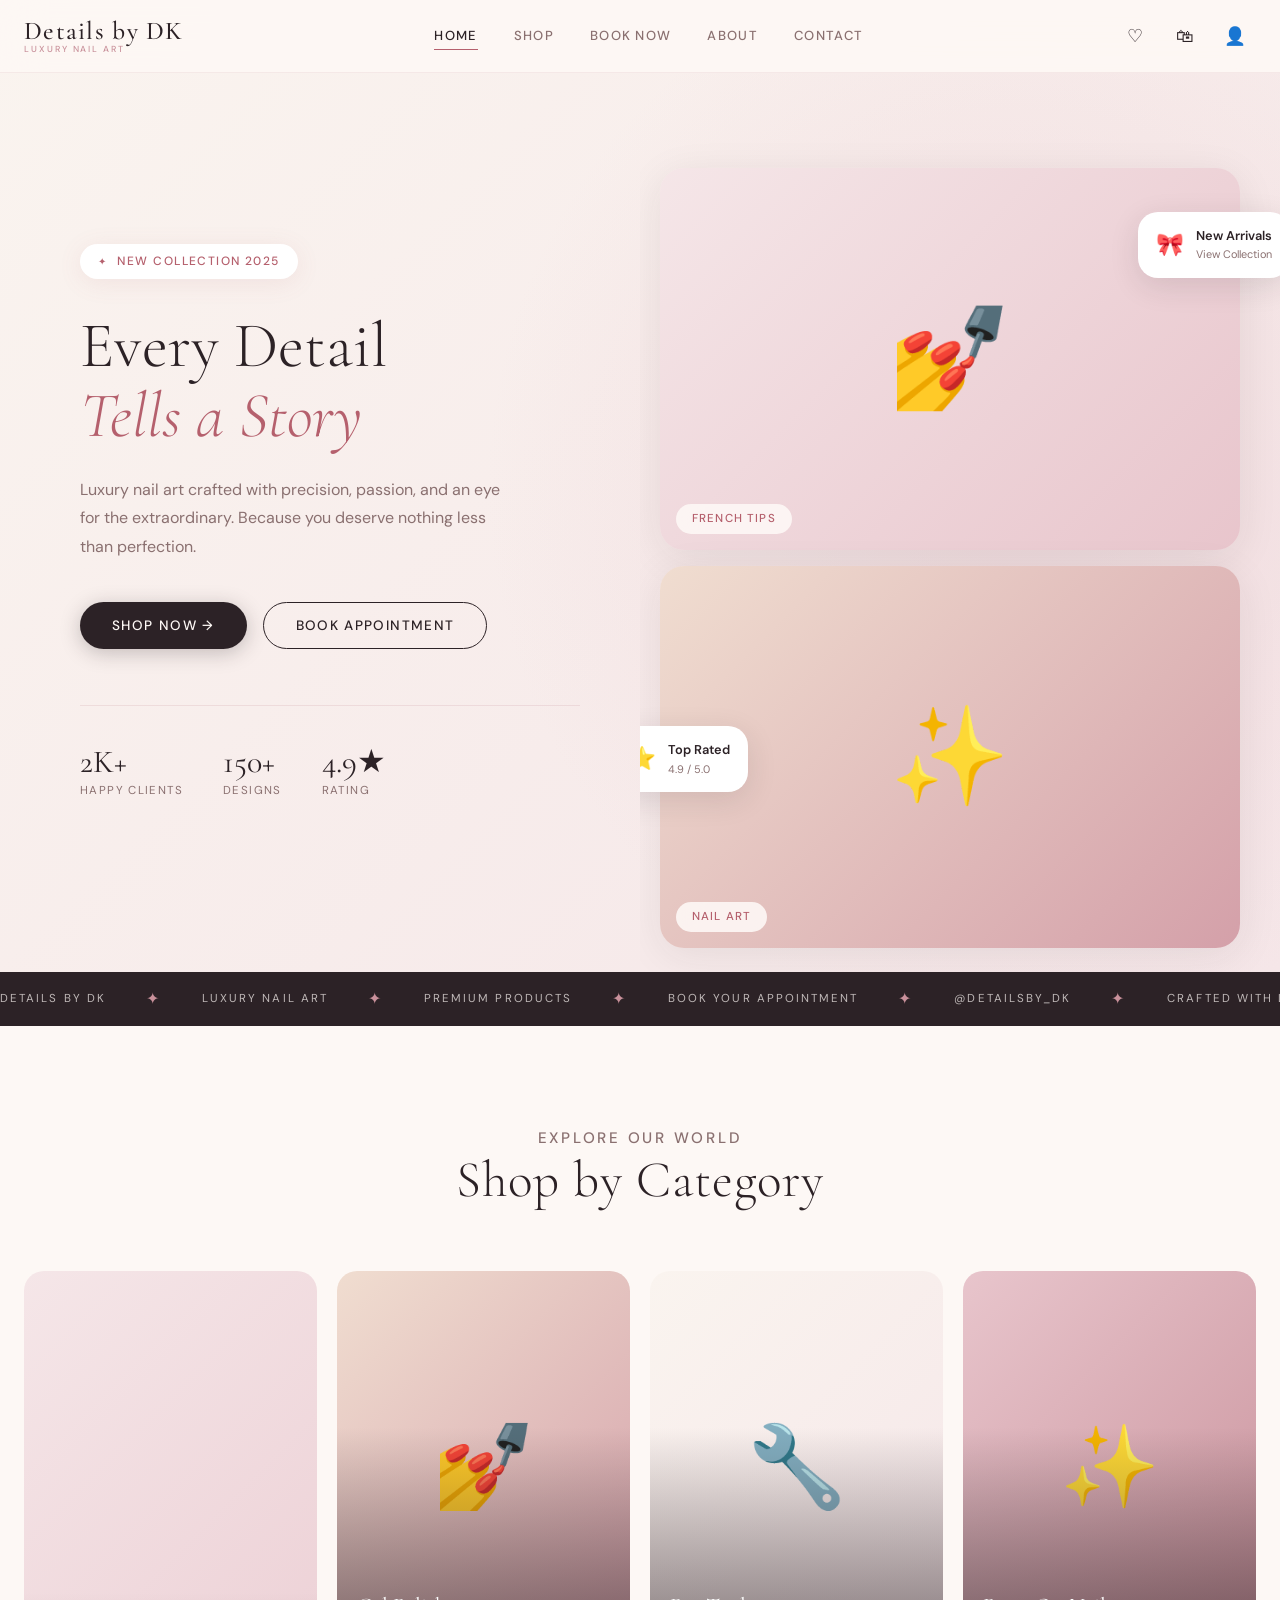
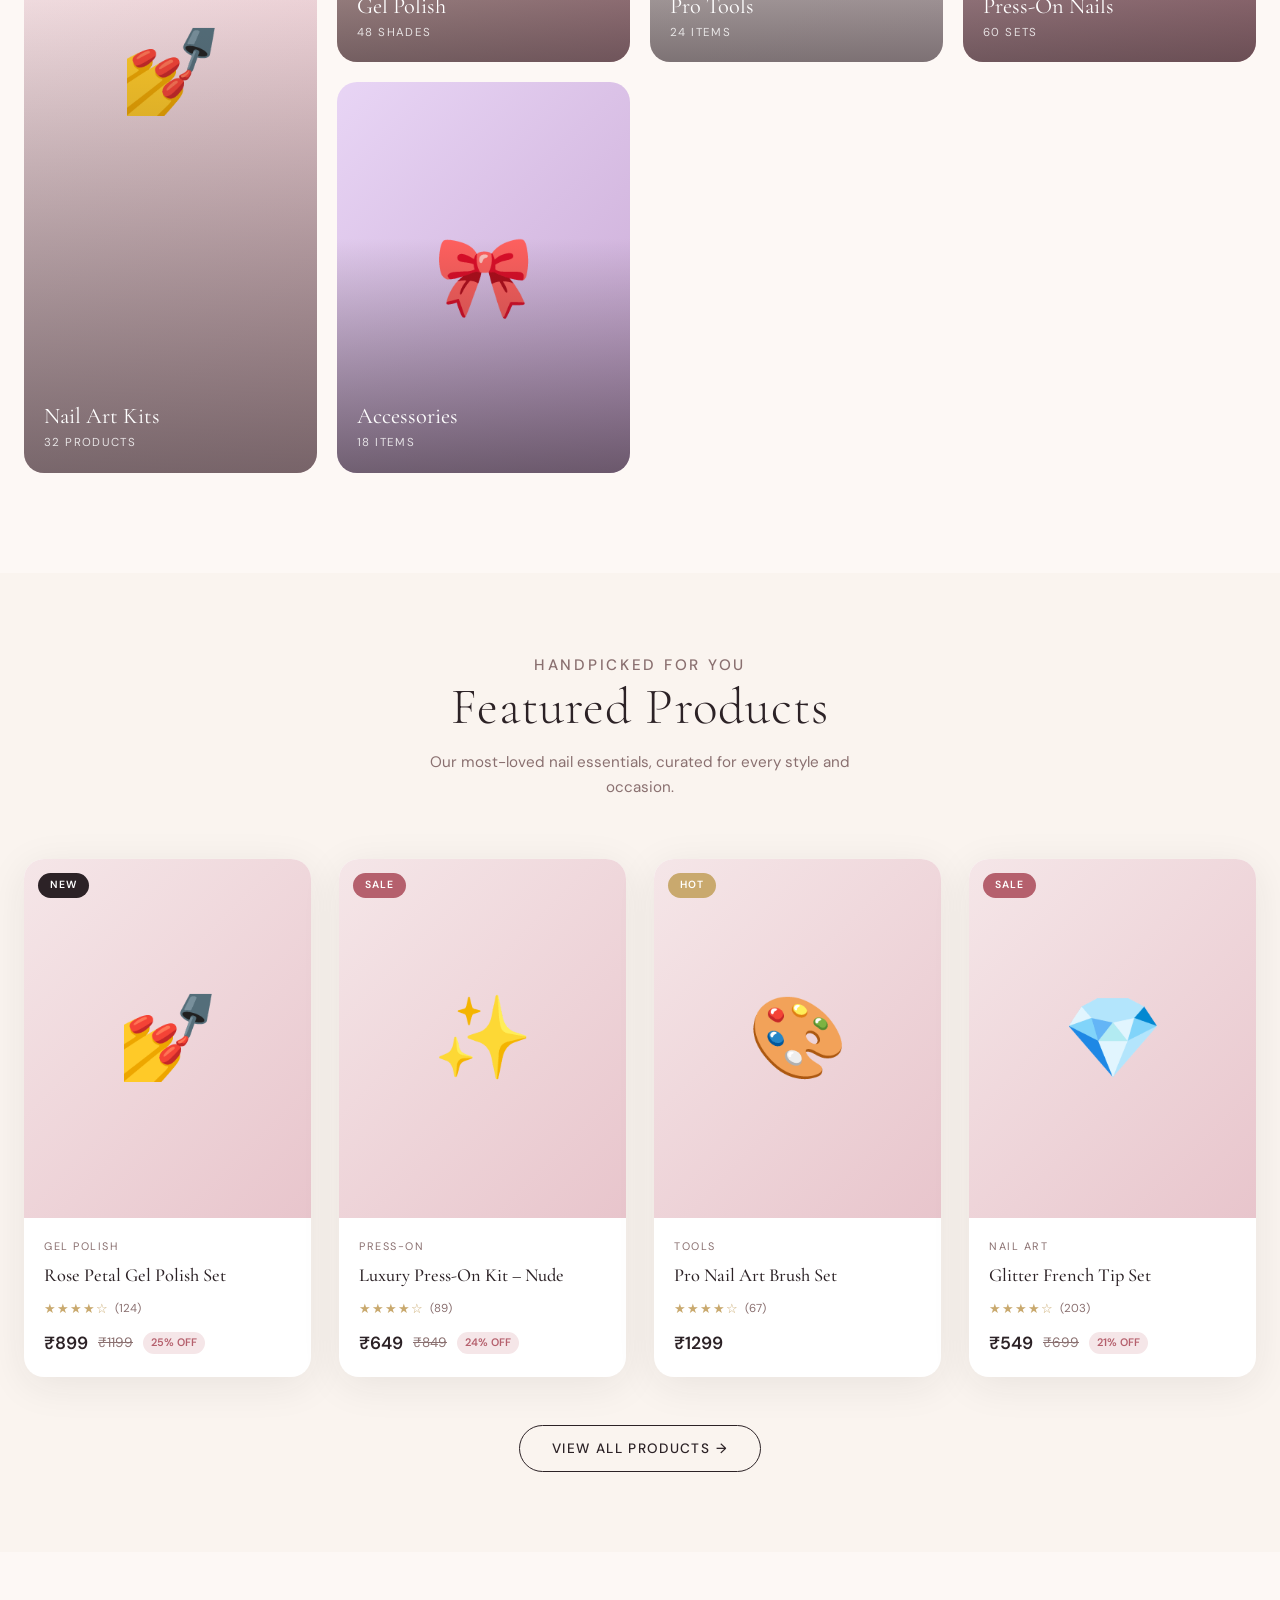
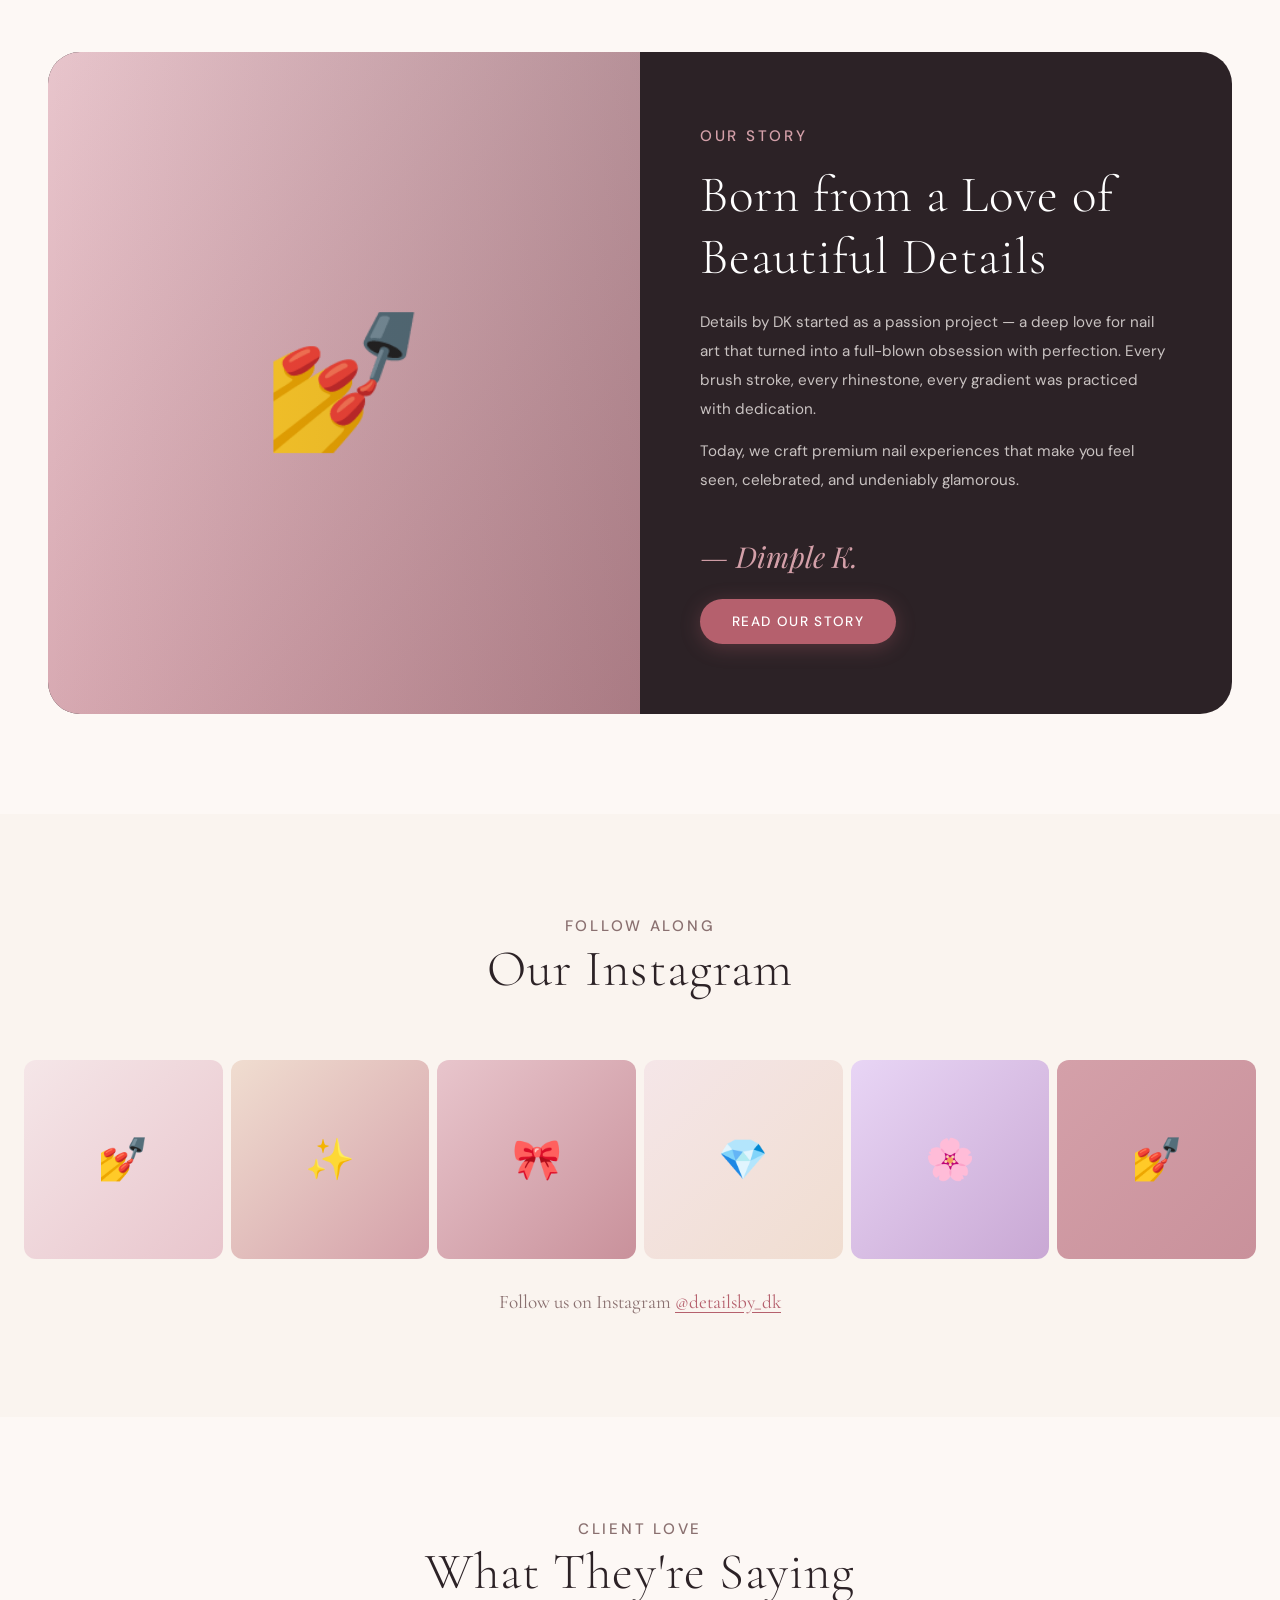
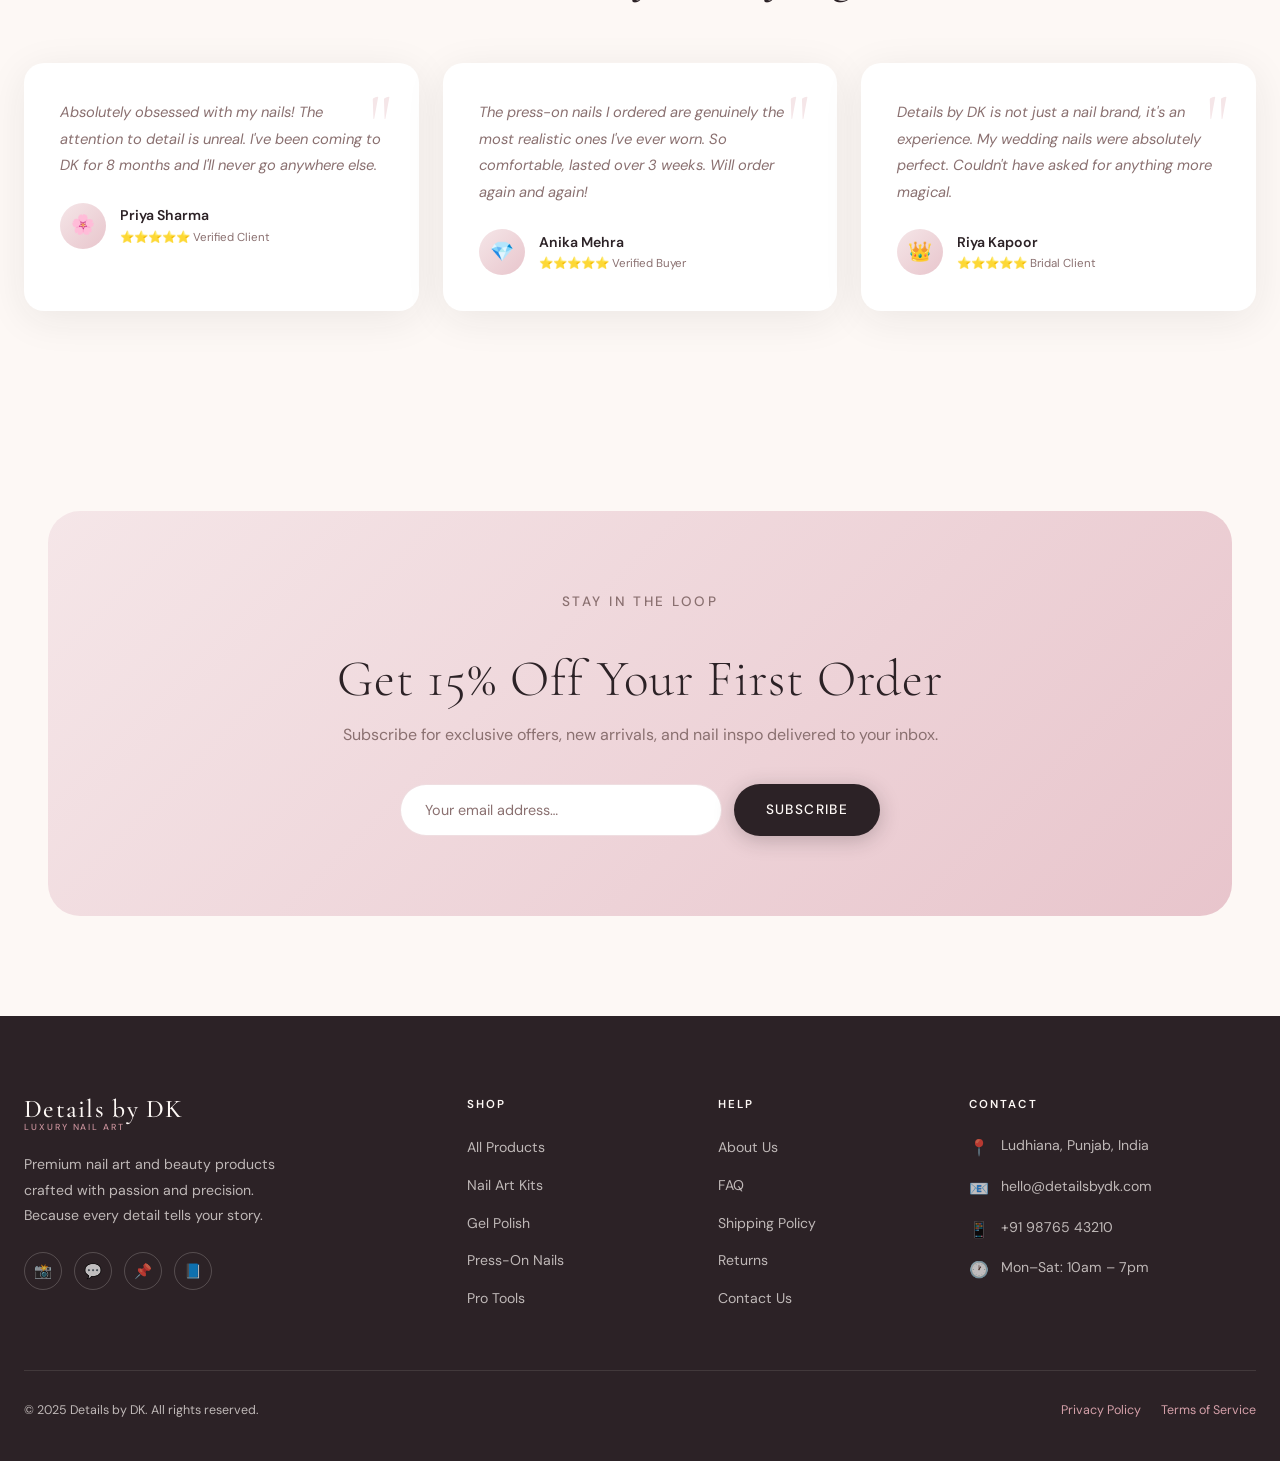
==== index.html @ 6faee023 "Add files via upload" ====
<!DOCTYPE html>
<html lang="en">
<head>
<meta charset="UTF-8">
<meta name="viewport" content="width=device-width, initial-scale=1.0">
<meta name="description" content="Details by DK – Premium nail art & beauty services. Shop luxury nail products and book your next appointment.">
<title>Details by DK | Luxury Nail Art & Beauty</title>
<link rel="preconnect" href="https://fonts.googleapis.com">
<link rel="preconnect" href="https://fonts.gstatic.com" crossorigin>
<link href="https://fonts.googleapis.com/css2?family=Cormorant+Garamond:ital,wght@0,300;0,400;0,500;0,600;1,300;1,400&family=DM+Sans:wght@300;400;500&family=Playfair+Display:ital,wght@0,400;1,400&display=swap" rel="stylesheet">
<style>
/* ============================
   CSS VARIABLES & RESET
   ============================ */
:root {
  --blush: #f5e6e8;
  --rose: #e8c5cc;
  --mauve: #c9919b;
  --dusty-pink: #d4a0a9;
  --nude: #f0ddd0;
  --warm-white: #fdf8f5;
  --cream: #faf4ef;
  --charcoal: #2c2226;
  --muted: #8a7070;
  --accent: #b5606d;
  --gold: #c9a96e;
  --soft-shadow: 0 4px 24px rgba(181,96,109,0.10);
  --card-shadow: 0 8px 40px rgba(44,34,38,0.08);
  --font-display: 'Cormorant Garamond', serif;
  --font-accent: 'Playfair Display', serif;
  --font-body: 'DM Sans', sans-serif;
  --radius: 20px;
  --radius-sm: 12px;
  --transition: 0.35s cubic-bezier(0.4, 0, 0.2, 1);
}

*, *::before, *::after { box-sizing: border-box; margin: 0; padding: 0; }
html { scroll-behavior: smooth; font-size: 16px; }
body {
  font-family: var(--font-body);
  background: var(--warm-white);
  color: var(--charcoal);
  overflow-x: hidden;
  line-height: 1.6;
}
img { max-width: 100%; display: block; }
a { text-decoration: none; color: inherit; }
button { cursor: pointer; font-family: var(--font-body); border: none; outline: none; }
ul { list-style: none; }

/* ============================
   UTILITIES
   ============================ */
.container { max-width: 1280px; margin: 0 auto; padding: 0 24px; }
.section-title {
  font-family: var(--font-display);
  font-size: clamp(2rem, 4vw, 3.2rem);
  font-weight: 300;
  letter-spacing: 0.02em;
  color: var(--charcoal);
  line-height: 1.2;
}
.section-subtitle {
  font-size: 0.85rem;
  letter-spacing: 0.18em;
  text-transform: uppercase;
  color: var(--mauve);
  font-weight: 500;
  margin-bottom: 12px;
}
.btn {
  display: inline-flex; align-items: center; gap: 8px;
  padding: 14px 32px;
  border-radius: 50px;
  font-size: 0.85rem;
  font-weight: 500;
  letter-spacing: 0.1em;
  text-transform: uppercase;
  transition: var(--transition);
  position: relative; overflow: hidden;
}
.btn-primary {
  background: var(--charcoal);
  color: var(--warm-white);
  box-shadow: 0 4px 20px rgba(44,34,38,0.25);
}
.btn-primary:hover { background: var(--accent); transform: translateY(-2px); box-shadow: 0 8px 30px rgba(181,96,109,0.35); }
.btn-outline {
  background: transparent;
  color: var(--charcoal);
  border: 1.5px solid var(--charcoal);
}
.btn-outline:hover { background: var(--charcoal); color: var(--warm-white); transform: translateY(-2px); }
.btn-rose {
  background: var(--accent);
  color: white;
  box-shadow: 0 4px 20px rgba(181,96,109,0.30);
}
.btn-rose:hover { background: var(--mauve); transform: translateY(-2px); }

/* PAGE SYSTEM */
.page { display: none; }
.page.active { display: block; }

/* ============================
   TOAST NOTIFICATION
   ============================ */
#toast-container {
  position: fixed; bottom: 30px; right: 30px;
  z-index: 9999; display: flex; flex-direction: column; gap: 10px;
}
.toast {
  background: var(--charcoal); color: white;
  padding: 14px 22px; border-radius: var(--radius-sm);
  font-size: 0.85rem; font-weight: 400;
  display: flex; align-items: center; gap: 10px;
  box-shadow: var(--card-shadow);
  animation: slideInToast 0.4s cubic-bezier(0.4,0,0.2,1);
  max-width: 320px;
}
.toast.success { border-left: 4px solid #7dc98f; }
.toast.info { border-left: 4px solid var(--mauve); }
.toast.error { border-left: 4px solid #e07070; }
@keyframes slideInToast { from { opacity:0; transform:translateX(40px); } to { opacity:1; transform:translateX(0); } }

/* ============================
   HEADER / NAV
   ============================ */
header {
  position: fixed; top: 0; left: 0; right: 0; z-index: 1000;
  background: rgba(253,248,245,0.92);
  backdrop-filter: blur(20px) saturate(1.5);
  border-bottom: 1px solid rgba(201,145,155,0.15);
  transition: box-shadow var(--transition);
}
header.scrolled { box-shadow: 0 4px 30px rgba(44,34,38,0.08); }
nav { display: flex; align-items: center; justify-content: space-between; height: 72px; }
.logo {
  font-family: var(--font-display);
  font-size: 1.6rem;
  font-weight: 500;
  letter-spacing: 0.05em;
  color: var(--charcoal);
  display: flex; flex-direction: column; line-height: 1;
}
.logo span { font-size: 0.55rem; letter-spacing: 0.22em; text-transform: uppercase; color: var(--mauve); font-family: var(--font-body); margin-top: 2px; }
.nav-links { display: flex; gap: 36px; align-items: center; }
.nav-links a {
  font-size: 0.82rem; letter-spacing: 0.1em; text-transform: uppercase; font-weight: 500;
  color: var(--muted); transition: color var(--transition); position: relative; padding-bottom: 2px;
}
.nav-links a::after {
  content: ''; position: absolute; bottom: -2px; left: 0; right: 0; height: 1px;
  background: var(--accent); transform: scaleX(0); transform-origin: right;
  transition: transform var(--transition);
}
.nav-links a:hover, .nav-links a.active { color: var(--charcoal); }
.nav-links a:hover::after, .nav-links a.active::after { transform: scaleX(1); transform-origin: left; }
.nav-actions { display: flex; align-items: center; gap: 8px; }
.nav-icon-btn {
  width: 42px; height: 42px; border-radius: 50%;
  background: transparent; display: flex; align-items: center; justify-content: center;
  transition: var(--transition); position: relative; color: var(--charcoal);
  font-size: 1.1rem;
}
.nav-icon-btn:hover { background: var(--blush); color: var(--accent); }
.badge {
  position: absolute; top: 4px; right: 4px;
  width: 17px; height: 17px; border-radius: 50%;
  background: var(--accent); color: white;
  font-size: 0.6rem; font-weight: 700;
  display: flex; align-items: center; justify-content: center;
  border: 2px solid var(--warm-white);
}
.hamburger { display: none; flex-direction: column; gap: 5px; background: none; padding: 8px; }
.hamburger span { display: block; width: 22px; height: 1.5px; background: var(--charcoal); transition: var(--transition); border-radius: 2px; }
.mobile-nav {
  display: none; position: fixed; top: 72px; left: 0; right: 0;
  background: rgba(253,248,245,0.98); backdrop-filter: blur(20px);
  border-bottom: 1px solid rgba(201,145,155,0.15);
  padding: 24px; z-index: 999;
  flex-direction: column; gap: 20px;
  animation: slideDown 0.3s ease;
}
.mobile-nav.open { display: flex; }
.mobile-nav a {
  font-size: 1rem; font-weight: 500; letter-spacing: 0.08em;
  color: var(--charcoal); text-transform: uppercase;
  padding: 10px 0; border-bottom: 1px solid rgba(201,145,155,0.2);
}
@keyframes slideDown { from { opacity:0; transform:translateY(-10px); } to { opacity:1; transform:translateY(0); } }

/* ============================
   HOME PAGE – HERO
   ============================ */
.hero {
  min-height: 100vh;
  display: grid; grid-template-columns: 1fr 1fr;
  align-items: center; padding-top: 72px;
  background: linear-gradient(135deg, var(--cream) 0%, var(--blush) 100%);
  overflow: hidden; position: relative;
}
.hero::before {
  content: ''; position: absolute; inset: 0;
  background: radial-gradient(ellipse 60% 80% at 80% 50%, rgba(232,197,204,0.4) 0%, transparent 70%);
  pointer-events: none;
}
.hero-content { padding: 80px 60px 80px 80px; position: relative; z-index: 1; }
.hero-tag {
  display: inline-flex; align-items: center; gap: 10px;
  background: white; border-radius: 50px;
  padding: 8px 18px; margin-bottom: 32px;
  box-shadow: var(--soft-shadow);
  font-size: 0.75rem; letter-spacing: 0.12em; text-transform: uppercase;
  color: var(--accent); font-weight: 500;
}
.hero-tag::before { content: '✦'; font-size: 0.6rem; }
.hero h1 {
  font-family: var(--font-display);
  font-size: clamp(3rem, 5vw, 5rem);
  font-weight: 300; line-height: 1.1;
  color: var(--charcoal); margin-bottom: 24px;
}
.hero h1 em { font-style: italic; color: var(--accent); }
.hero p {
  font-size: 1rem; color: var(--muted); line-height: 1.8;
  max-width: 440px; margin-bottom: 40px;
}
.hero-cta { display: flex; gap: 16px; flex-wrap: wrap; }
.hero-stats {
  display: flex; gap: 40px; margin-top: 56px;
  padding-top: 40px; border-top: 1px solid rgba(201,145,155,0.2);
}
.stat-item { display: flex; flex-direction: column; }
.stat-num {
  font-family: var(--font-display); font-size: 2rem; font-weight: 400;
  color: var(--charcoal); line-height: 1;
}
.stat-label { font-size: 0.72rem; letter-spacing: 0.12em; text-transform: uppercase; color: var(--muted); margin-top: 4px; }

.hero-visual {
  height: 100vh; position: relative; overflow: hidden;
  display: grid; grid-template-rows: 1fr 1fr; gap: 16px;
  padding: 24px 40px 24px 20px; padding-top: calc(72px + 24px);
}
.hero-img-card {
  border-radius: 24px; overflow: hidden; position: relative;
  box-shadow: var(--card-shadow);
  transition: transform 0.5s ease;
}
.hero-img-card:hover { transform: scale(1.01); }
.hero-img-card img { width: 100%; height: 100%; object-fit: cover; }
.hero-img-card .img-tag {
  position: absolute; bottom: 16px; left: 16px;
  background: rgba(253,248,245,0.9); backdrop-filter: blur(12px);
  border-radius: 50px; padding: 6px 16px;
  font-size: 0.72rem; letter-spacing: 0.1em; text-transform: uppercase; color: var(--accent); font-weight: 500;
}
.hero-img-card:first-child { grid-row: 1; border-radius: 24px 24px 24px 24px; }
.hero-img-card:last-child { grid-row: 2; }

/* Floating badge */
.float-badge {
  position: absolute; z-index: 10;
  background: white; border-radius: 20px; padding: 14px 18px;
  box-shadow: 0 8px 30px rgba(44,34,38,0.12);
  display: flex; align-items: center; gap: 12px;
  animation: floatBob 4s ease-in-out infinite;
}
.float-badge-1 { bottom: 180px; left: -30px; }
.float-badge-2 { top: 140px; right: -10px; }
.float-badge .badge-icon { font-size: 1.4rem; }
.float-badge .badge-text { display: flex; flex-direction: column; }
.float-badge .badge-text strong { font-size: 0.8rem; font-weight: 600; color: var(--charcoal); }
.float-badge .badge-text span { font-size: 0.68rem; color: var(--muted); }
@keyframes floatBob { 0%,100% { transform: translateY(0); } 50% { transform: translateY(-8px); } }

/* ============================
   MARQUEE STRIP
   ============================ */
.marquee-strip {
  background: var(--charcoal); padding: 14px 0; overflow: hidden;
  display: flex; gap: 0;
}
.marquee-track {
  display: flex; gap: 40px; align-items: center;
  animation: marquee 25s linear infinite; white-space: nowrap; width: max-content;
}
.marquee-track span {
  font-size: 0.72rem; letter-spacing: 0.18em; text-transform: uppercase;
  color: rgba(253,248,245,0.7); font-weight: 400;
}
.marquee-track .dot { color: var(--mauve); font-size: 1rem; }
@keyframes marquee { from { transform: translateX(0); } to { transform: translateX(-50%); } }

/* ============================
   FEATURED PRODUCTS
   ============================ */
.section { padding: 100px 0; }
.section-header { text-align: center; margin-bottom: 60px; }
.section-header .section-title { margin-bottom: 12px; }
.section-header p { color: var(--muted); max-width: 480px; margin: 0 auto; font-size: 0.95rem; }

.products-grid {
  display: grid; grid-template-columns: repeat(auto-fill, minmax(280px, 1fr));
  gap: 28px;
}
.product-card {
  background: white; border-radius: var(--radius);
  overflow: hidden; box-shadow: var(--card-shadow);
  transition: transform var(--transition), box-shadow var(--transition);
  position: relative;
}
.product-card:hover { transform: translateY(-6px); box-shadow: 0 16px 60px rgba(44,34,38,0.12); }
.product-img {
  position: relative; overflow: hidden;
  aspect-ratio: 4/5; background: var(--blush);
}
.product-img img { width: 100%; height: 100%; object-fit: cover; transition: transform 0.6s ease; }
.product-card:hover .product-img img { transform: scale(1.06); }
.product-badges {
  position: absolute; top: 14px; left: 14px; display: flex; flex-direction: column; gap: 6px;
}
.badge-tag {
  display: inline-block; padding: 4px 12px; border-radius: 50px;
  font-size: 0.65rem; font-weight: 600; letter-spacing: 0.1em; text-transform: uppercase;
}
.badge-new { background: var(--charcoal); color: white; }
.badge-sale { background: var(--accent); color: white; }
.badge-hot { background: var(--gold); color: white; }

.product-actions {
  position: absolute; bottom: 16px; left: 50%; transform: translateX(-50%);
  display: flex; gap: 8px;
  opacity: 0; transition: opacity var(--transition), transform var(--transition);
  transform: translate(-50%, 10px); white-space: nowrap;
}
.product-card:hover .product-actions { opacity: 1; transform: translate(-50%, 0); }
.product-action-btn {
  padding: 10px 18px; border-radius: 50px;
  font-size: 0.72rem; font-weight: 600; letter-spacing: 0.08em; text-transform: uppercase;
  transition: var(--transition); display: flex; align-items: center; gap: 6px;
}
.add-cart-btn { background: var(--charcoal); color: white; }
.add-cart-btn:hover { background: var(--accent); }
.wishlist-btn { background: white; color: var(--charcoal); width: 40px; height: 40px; padding: 0; justify-content: center; font-size: 1rem; }
.wishlist-btn:hover { background: var(--blush); color: var(--accent); }
.wishlist-btn.active { background: var(--blush); color: var(--accent); }

.product-info { padding: 20px; }
.product-category { font-size: 0.68rem; letter-spacing: 0.14em; text-transform: uppercase; color: var(--muted); margin-bottom: 6px; }
.product-name { font-family: var(--font-display); font-size: 1.15rem; font-weight: 500; color: var(--charcoal); margin-bottom: 8px; }
.product-rating { display: flex; align-items: center; gap: 6px; margin-bottom: 10px; }
.stars { color: var(--gold); font-size: 0.8rem; letter-spacing: 1px; }
.rating-count { font-size: 0.72rem; color: var(--muted); }
.product-price { display: flex; align-items: center; gap: 10px; }
.price { font-size: 1.1rem; font-weight: 600; color: var(--charcoal); }
.price-old { font-size: 0.85rem; color: var(--muted); text-decoration: line-through; }
.price-save { font-size: 0.68rem; background: var(--blush); color: var(--accent); padding: 2px 8px; border-radius: 20px; font-weight: 600; }

/* ============================
   CATEGORIES SECTION
   ============================ */
.categories-grid {
  display: grid; grid-template-columns: repeat(4, 1fr);
  gap: 20px;
}
.cat-card {
  border-radius: var(--radius); overflow: hidden;
  aspect-ratio: 3/4; position: relative; cursor: pointer;
  transition: transform var(--transition);
}
.cat-card:hover { transform: scale(1.02); }
.cat-card:first-child { grid-row: span 2; aspect-ratio: auto; }
.cat-bg {
  position: absolute; inset: 0;
  display: flex; align-items: center; justify-content: center;
  font-size: 5rem;
}
.cat-card-1 .cat-bg { background: linear-gradient(135deg, var(--blush), var(--rose)); }
.cat-card-2 .cat-bg { background: linear-gradient(135deg, var(--nude), var(--dusty-pink)); }
.cat-card-3 .cat-bg { background: linear-gradient(135deg, var(--cream), var(--blush)); }
.cat-card-4 .cat-bg { background: linear-gradient(135deg, var(--rose), var(--mauve)); }
.cat-card-5 .cat-bg { background: linear-gradient(135deg, #e8d5f5, #c9a8d4); }
.cat-overlay {
  position: absolute; inset: 0;
  background: linear-gradient(to top, rgba(44,34,38,0.6) 0%, transparent 60%);
}
.cat-content { position: absolute; bottom: 20px; left: 20px; right: 20px; color: white; }
.cat-name { font-family: var(--font-display); font-size: 1.4rem; font-weight: 400; }
.cat-count { font-size: 0.72rem; letter-spacing: 0.12em; text-transform: uppercase; opacity: 0.8; }

/* ============================
   ABOUT SNIPPET / BRAND STORY
   ============================ */
.brand-story {
  background: var(--charcoal);
  border-radius: 32px; overflow: hidden;
  display: grid; grid-template-columns: 1fr 1fr;
  margin: 0 24px;
}
.brand-story-img {
  position: relative; min-height: 500px;
  background: linear-gradient(135deg, var(--rose), var(--mauve));
  display: flex; align-items: center; justify-content: center;
  font-size: 8rem; overflow: hidden;
}
.brand-story-img::after {
  content: ''; position: absolute; inset: 0;
  background: linear-gradient(to right, transparent, rgba(44,34,38,0.2));
}
.brand-story-content {
  padding: 70px 60px;
  display: flex; flex-direction: column; justify-content: center;
}
.brand-story-content .section-subtitle { color: var(--dusty-pink); }
.brand-story-content .section-title { color: white; margin-bottom: 20px; }
.brand-story-content p { color: rgba(253,248,245,0.75); line-height: 1.9; margin-bottom: 14px; font-size: 0.95rem; }
.brand-story-content .btn-rose { margin-top: 20px; align-self: flex-start; }
.signature {
  font-family: var(--font-accent); font-style: italic;
  font-size: 1.8rem; color: var(--dusty-pink);
  margin-top: 24px;
}

/* ============================
   INSTAGRAM FEED
   ============================ */
.insta-grid {
  display: grid; grid-template-columns: repeat(6, 1fr); gap: 8px;
}
.insta-item {
  aspect-ratio: 1; border-radius: 12px; overflow: hidden;
  position: relative; background: var(--blush);
  cursor: pointer;
}
.insta-item .insta-emoji {
  position: absolute; inset: 0; display: flex;
  align-items: center; justify-content: center; font-size: 2.5rem;
}
.insta-overlay {
  position: absolute; inset: 0;
  background: rgba(181,96,109,0.7);
  display: flex; align-items: center; justify-content: center;
  opacity: 0; transition: opacity var(--transition);
}
.insta-item:hover .insta-overlay { opacity: 1; }
.insta-overlay span { color: white; font-size: 0.72rem; letter-spacing: 0.1em; text-transform: uppercase; font-weight: 600; }
.insta-handle {
  text-align: center; margin-top: 28px;
  font-family: var(--font-display); font-size: 1.2rem;
  color: var(--muted);
}
.insta-handle a { color: var(--accent); text-decoration: underline; text-underline-offset: 4px; }

/* ============================
   TESTIMONIALS
   ============================ */
.testimonials-bg { background: var(--cream); }
.testimonials-grid { display: grid; grid-template-columns: repeat(3, 1fr); gap: 24px; }
.testimonial-card {
  background: white; border-radius: var(--radius);
  padding: 36px; box-shadow: var(--card-shadow);
  position: relative; transition: transform var(--transition);
}
.testimonial-card:hover { transform: translateY(-4px); }
.testimonial-card::before {
  content: '"'; font-family: var(--font-display);
  position: absolute; top: 20px; right: 28px;
  font-size: 5rem; color: var(--blush); line-height: 1; font-weight: 300;
}
.testimonial-text { font-size: 0.92rem; line-height: 1.8; color: var(--muted); margin-bottom: 24px; font-style: italic; }
.testimonial-author { display: flex; align-items: center; gap: 14px; }
.author-avatar {
  width: 46px; height: 46px; border-radius: 50%;
  background: linear-gradient(135deg, var(--blush), var(--rose));
  display: flex; align-items: center; justify-content: center; font-size: 1.2rem;
  flex-shrink: 0;
}
.author-name { font-weight: 600; font-size: 0.88rem; color: var(--charcoal); }
.author-label { font-size: 0.72rem; color: var(--muted); margin-top: 2px; }

/* ============================
   NEWSLETTER
   ============================ */
.newsletter-section {
  background: linear-gradient(135deg, var(--blush), var(--rose));
  border-radius: 32px; margin: 0 24px;
  padding: 80px 60px; text-align: center;
}
.newsletter-section .section-title { margin-bottom: 12px; }
.newsletter-section p { color: var(--muted); margin-bottom: 36px; }
.newsletter-form { display: flex; gap: 12px; max-width: 480px; margin: 0 auto; }
.newsletter-form input {
  flex: 1; padding: 16px 24px; border-radius: 50px;
  border: 1.5px solid rgba(201,145,155,0.3); background: white;
  font-family: var(--font-body); font-size: 0.9rem; color: var(--charcoal);
  outline: none; transition: border-color var(--transition);
}
.newsletter-form input:focus { border-color: var(--accent); }
.newsletter-form input::placeholder { color: var(--muted); }

/* ============================
   FOOTER
   ============================ */
footer {
  background: var(--charcoal); color: rgba(253,248,245,0.7);
  padding: 80px 0 40px;
}
.footer-grid {
  display: grid; grid-template-columns: 2fr 1fr 1fr 1.5fr; gap: 60px;
  margin-bottom: 60px;
}
.footer-brand .logo { color: var(--warm-white); margin-bottom: 20px; }
.footer-brand p { font-size: 0.88rem; line-height: 1.8; max-width: 280px; }
.footer-social { display: flex; gap: 12px; margin-top: 24px; }
.social-link {
  width: 38px; height: 38px; border-radius: 50%;
  border: 1px solid rgba(253,248,245,0.2);
  display: flex; align-items: center; justify-content: center; font-size: 0.9rem;
  transition: var(--transition); color: rgba(253,248,245,0.7);
}
.social-link:hover { background: var(--accent); border-color: var(--accent); color: white; }
.footer-col h4 {
  font-size: 0.72rem; letter-spacing: 0.18em; text-transform: uppercase;
  color: var(--warm-white); font-weight: 600; margin-bottom: 20px;
}
.footer-col ul { display: flex; flex-direction: column; gap: 12px; }
.footer-col ul li a { font-size: 0.88rem; transition: color var(--transition); }
.footer-col ul li a:hover { color: var(--dusty-pink); }
.footer-contact { display: flex; flex-direction: column; gap: 14px; }
.contact-item { display: flex; align-items: flex-start; gap: 12px; font-size: 0.88rem; }
.contact-item .icon { font-size: 1rem; margin-top: 1px; flex-shrink: 0; }
.footer-bottom {
  padding-top: 30px; border-top: 1px solid rgba(253,248,245,0.1);
  display: flex; align-items: center; justify-content: space-between;
  font-size: 0.78rem;
}
.footer-bottom a { color: var(--dusty-pink); }

/* ============================
   SHOP PAGE
   ============================ */
.page-header {
  background: linear-gradient(135deg, var(--cream), var(--blush));
  padding: 140px 0 60px; text-align: center;
}
.page-header .section-title { margin-bottom: 10px; }
.page-header p { color: var(--muted); font-size: 0.95rem; }
.shop-layout { display: grid; grid-template-columns: 260px 1fr; gap: 40px; padding: 60px 0; }
.shop-sidebar { position: sticky; top: 100px; height: fit-content; }
.filter-group { background: white; border-radius: var(--radius-sm); padding: 24px; margin-bottom: 16px; box-shadow: var(--soft-shadow); }
.filter-title { font-size: 0.72rem; letter-spacing: 0.15em; text-transform: uppercase; font-weight: 600; color: var(--charcoal); margin-bottom: 16px; }
.filter-options { display: flex; flex-direction: column; gap: 10px; }
.filter-option { display: flex; align-items: center; gap: 10px; cursor: pointer; }
.filter-option input[type="checkbox"] {
  appearance: none; -webkit-appearance: none;
  width: 18px; height: 18px; border: 1.5px solid var(--rose); border-radius: 4px;
  position: relative; cursor: pointer; flex-shrink: 0; transition: var(--transition);
}
.filter-option input[type="checkbox"]:checked { background: var(--accent); border-color: var(--accent); }
.filter-option input[type="checkbox"]:checked::after {
  content: '✓'; position: absolute; inset: 0;
  display: flex; align-items: center; justify-content: center;
  color: white; font-size: 0.7rem; font-weight: 700;
}
.filter-option label { font-size: 0.88rem; color: var(--muted); cursor: pointer; }
.filter-option label:hover { color: var(--charcoal); }
.shop-toolbar {
  display: flex; align-items: center; justify-content: space-between;
  margin-bottom: 28px; flex-wrap: wrap; gap: 12px;
}
.toolbar-left { display: flex; gap: 10px; flex-wrap: wrap; }
.filter-pill {
  padding: 8px 18px; border-radius: 50px; font-size: 0.78rem;
  border: 1.5px solid var(--rose); background: transparent; color: var(--muted);
  transition: var(--transition); cursor: pointer; font-family: var(--font-body);
}
.filter-pill.active, .filter-pill:hover { background: var(--charcoal); color: white; border-color: var(--charcoal); }
.sort-select {
  padding: 10px 16px; border-radius: 50px; font-size: 0.82rem;
  border: 1.5px solid var(--rose); background: white; color: var(--charcoal);
  font-family: var(--font-body); cursor: pointer; outline: none;
}
.results-count { font-size: 0.82rem; color: var(--muted); }
.price-range { display: flex; gap: 10px; align-items: center; }
.price-range input[type="range"] {
  flex: 1; accent-color: var(--accent);
}

/* ============================
   PRODUCT DETAIL PAGE
   ============================ */
.product-detail-layout {
  display: grid; grid-template-columns: 1fr 1fr; gap: 80px;
  padding: 120px 0 80px; align-items: start;
}
.product-gallery { position: sticky; top: 100px; }
.main-img {
  border-radius: var(--radius); overflow: hidden;
  aspect-ratio: 4/5; background: var(--blush); margin-bottom: 12px;
  display: flex; align-items: center; justify-content: center; font-size: 8rem;
  box-shadow: var(--card-shadow);
}
.thumb-row { display: flex; gap: 10px; }
.thumb {
  width: 80px; height: 80px; border-radius: 10px; overflow: hidden;
  background: var(--blush); cursor: pointer; border: 2px solid transparent;
  display: flex; align-items: center; justify-content: center; font-size: 1.8rem;
  transition: border-color var(--transition);
}
.thumb.active, .thumb:hover { border-color: var(--accent); }
.product-detail-info { padding-top: 16px; }
.product-detail-category { font-size: 0.72rem; letter-spacing: 0.14em; text-transform: uppercase; color: var(--mauve); margin-bottom: 10px; }
.product-detail-name {
  font-family: var(--font-display); font-size: 2.4rem; font-weight: 400;
  color: var(--charcoal); line-height: 1.2; margin-bottom: 16px;
}
.product-detail-rating { display: flex; align-items: center; gap: 12px; margin-bottom: 24px; }
.review-link { font-size: 0.82rem; color: var(--accent); text-decoration: underline; text-underline-offset: 3px; cursor: pointer; }
.product-detail-price {
  font-size: 2rem; font-weight: 600; color: var(--charcoal);
  display: flex; align-items: center; gap: 14px; margin-bottom: 28px;
}
.detail-price-old { font-size: 1.1rem; color: var(--muted); font-weight: 400; text-decoration: line-through; }
.detail-price-save {
  font-size: 0.78rem; background: var(--blush); color: var(--accent);
  padding: 4px 12px; border-radius: 20px; font-weight: 600;
}
.product-detail-desc { font-size: 0.92rem; color: var(--muted); line-height: 1.9; margin-bottom: 30px; }
.divider { height: 1px; background: rgba(201,145,155,0.2); margin: 24px 0; }
.option-label { font-size: 0.78rem; letter-spacing: 0.1em; text-transform: uppercase; font-weight: 600; color: var(--charcoal); margin-bottom: 12px; }
.color-options { display: flex; gap: 10px; flex-wrap: wrap; margin-bottom: 24px; }
.color-swatch {
  width: 34px; height: 34px; border-radius: 50%; cursor: pointer;
  border: 3px solid transparent; transition: all var(--transition);
  position: relative;
}
.color-swatch.active, .color-swatch:hover {
  transform: scale(1.15);
  box-shadow: 0 0 0 2px white, 0 0 0 4px var(--accent);
}
.quantity-selector {
  display: flex; align-items: center; gap: 0; border: 1.5px solid var(--rose);
  border-radius: 50px; overflow: hidden; width: fit-content; margin-bottom: 24px;
}
.qty-btn {
  width: 44px; height: 44px; background: transparent; font-size: 1.1rem;
  color: var(--charcoal); display: flex; align-items: center; justify-content: center;
  transition: background var(--transition);
}
.qty-btn:hover { background: var(--blush); }
.qty-display {
  padding: 0 20px; font-size: 0.95rem; font-weight: 600;
  color: var(--charcoal); border-left: 1px solid var(--rose); border-right: 1px solid var(--rose);
  min-width: 60px; text-align: center;
}
.add-to-cart-main {
  width: 100%; padding: 18px; font-size: 0.88rem; font-weight: 600;
  letter-spacing: 0.1em; text-transform: uppercase;
  background: var(--charcoal); color: white; border-radius: 50px;
  margin-bottom: 14px; transition: var(--transition); display: flex;
  align-items: center; justify-content: center; gap: 10px;
}
.add-to-cart-main:hover { background: var(--accent); }
.wishlist-full {
  width: 100%; padding: 16px; font-size: 0.88rem; font-weight: 600;
  letter-spacing: 0.1em; text-transform: uppercase;
  background: transparent; color: var(--charcoal);
  border: 1.5px solid var(--charcoal); border-radius: 50px;
  transition: var(--transition); display: flex; align-items: center; justify-content: center; gap: 10px;
}
.wishlist-full:hover { background: var(--blush); border-color: var(--accent); color: var(--accent); }
.product-features { margin-top: 24px; }
.feature-item { display: flex; align-items: center; gap: 12px; padding: 10px 0; font-size: 0.88rem; color: var(--muted); border-bottom: 1px solid rgba(201,145,155,0.15); }
.feature-item:last-child { border-bottom: none; }
.feature-icon { font-size: 1.1rem; }

/* ============================
   CART PAGE
   ============================ */
.cart-layout { display: grid; grid-template-columns: 1fr 360px; gap: 40px; padding: 120px 0 80px; align-items: start; }
.cart-items { display: flex; flex-direction: column; gap: 16px; }
.cart-item {
  background: white; border-radius: var(--radius-sm); padding: 20px;
  display: grid; grid-template-columns: 90px 1fr auto; gap: 20px; align-items: center;
  box-shadow: var(--soft-shadow); transition: var(--transition);
}
.cart-item:hover { box-shadow: var(--card-shadow); }
.cart-item-img {
  width: 90px; height: 90px; border-radius: 12px; overflow: hidden;
  background: var(--blush); display: flex; align-items: center; justify-content: center; font-size: 2.5rem;
  flex-shrink: 0;
}
.cart-item-name { font-family: var(--font-display); font-size: 1rem; font-weight: 500; color: var(--charcoal); margin-bottom: 4px; }
.cart-item-variant { font-size: 0.75rem; color: var(--muted); margin-bottom: 12px; }
.cart-qty-row { display: flex; align-items: center; gap: 12px; }
.mini-qty { display: flex; align-items: center; gap: 0; border: 1px solid var(--rose); border-radius: 50px; }
.mini-qty-btn { width: 32px; height: 32px; background: transparent; display: flex; align-items: center; justify-content: center; font-size: 0.9rem; transition: var(--transition); }
.mini-qty-btn:hover { background: var(--blush); }
.mini-qty-num { padding: 0 12px; font-size: 0.85rem; font-weight: 600; border-left: 1px solid var(--rose); border-right: 1px solid var(--rose); }
.remove-item { font-size: 0.72rem; color: var(--muted); text-decoration: underline; cursor: pointer; background: none; transition: color var(--transition); }
.remove-item:hover { color: var(--accent); }
.cart-item-price { font-size: 1rem; font-weight: 700; color: var(--charcoal); text-align: right; }
.cart-item-price small { display: block; font-size: 0.72rem; color: var(--muted); font-weight: 400; }
.cart-summary { background: white; border-radius: var(--radius); padding: 32px; box-shadow: var(--card-shadow); position: sticky; top: 100px; }
.summary-title { font-family: var(--font-display); font-size: 1.4rem; font-weight: 500; margin-bottom: 24px; }
.summary-row { display: flex; justify-content: space-between; align-items: center; padding: 12px 0; font-size: 0.88rem; border-bottom: 1px solid rgba(201,145,155,0.15); }
.summary-row:last-of-type { border-bottom: none; }
.summary-row.total { font-size: 1.1rem; font-weight: 700; padding-top: 16px; color: var(--charcoal); }
.coupon-row { display: flex; gap: 10px; margin: 20px 0; }
.coupon-input {
  flex: 1; padding: 12px 16px; border-radius: 50px;
  border: 1.5px solid var(--rose); font-family: var(--font-body); font-size: 0.85rem;
  outline: none; color: var(--charcoal);
}
.coupon-input:focus { border-color: var(--accent); }
.coupon-btn {
  padding: 12px 18px; border-radius: 50px; background: var(--blush);
  color: var(--charcoal); font-size: 0.78rem; font-weight: 600;
  letter-spacing: 0.08em; text-transform: uppercase; transition: var(--transition);
}
.coupon-btn:hover { background: var(--accent); color: white; }
.checkout-btn {
  width: 100%; padding: 18px; background: var(--charcoal); color: white;
  border-radius: 50px; font-size: 0.85rem; font-weight: 700;
  letter-spacing: 0.12em; text-transform: uppercase; margin-top: 12px;
  transition: var(--transition); display: flex; align-items: center; justify-content: center; gap: 8px;
}
.checkout-btn:hover { background: var(--accent); transform: translateY(-2px); box-shadow: 0 8px 30px rgba(181,96,109,0.3); }
.cart-empty { text-align: center; padding: 100px 0; }
.cart-empty .empty-icon { font-size: 5rem; margin-bottom: 24px; }
.cart-empty h3 { font-family: var(--font-display); font-size: 1.8rem; font-weight: 400; margin-bottom: 10px; }
.cart-empty p { color: var(--muted); margin-bottom: 30px; }
.empty-state { text-align: center; padding: 80px 0; }
.empty-state .empty-icon { font-size: 4rem; margin-bottom: 20px; }

/* ============================
   WISHLIST PAGE
   ============================ */
.wishlist-grid { display: grid; grid-template-columns: repeat(auto-fill, minmax(240px, 1fr)); gap: 24px; padding: 120px 0 80px; }
.wishlist-item-badge {
  position: absolute; top: 12px; right: 12px;
}
.remove-wish-btn {
  position: absolute; top: 12px; right: 12px;
  width: 34px; height: 34px; border-radius: 50%;
  background: white; color: var(--accent);
  display: flex; align-items: center; justify-content: center;
  font-size: 0.9rem; box-shadow: var(--soft-shadow);
  transition: var(--transition);
}
.remove-wish-btn:hover { background: var(--accent); color: white; }

/* ============================
   AUTH PAGE
   ============================ */
.auth-layout {
  min-height: 100vh; display: grid; grid-template-columns: 1fr 1fr;
  padding-top: 72px;
}
.auth-visual {
  background: linear-gradient(135deg, var(--blush), var(--rose), var(--mauve));
  display: flex; flex-direction: column; align-items: center; justify-content: center;
  padding: 60px; position: relative; overflow: hidden;
}
.auth-visual::before {
  content: ''; position: absolute; width: 400px; height: 400px;
  border-radius: 50%; background: rgba(255,255,255,0.12);
  top: -100px; left: -100px;
}
.auth-visual::after {
  content: ''; position: absolute; width: 300px; height: 300px;
  border-radius: 50%; background: rgba(255,255,255,0.08);
  bottom: -80px; right: -60px;
}
.auth-brand-text {
  font-family: var(--font-display); font-size: 3.5rem; font-weight: 300;
  color: white; text-align: center; line-height: 1.2; position: relative; z-index: 1;
}
.auth-brand-text em { font-style: italic; }
.auth-brand-sub {
  font-size: 0.78rem; letter-spacing: 0.2em; text-transform: uppercase;
  color: rgba(255,255,255,0.75); margin-top: 12px; position: relative; z-index: 1;
}
.auth-tagline {
  color: rgba(255,255,255,0.8); text-align: center; font-size: 0.92rem;
  line-height: 1.8; max-width: 300px; margin-top: 30px; position: relative; z-index: 1;
}
.auth-form-wrap {
  display: flex; align-items: center; justify-content: center;
  padding: 60px; background: var(--warm-white);
}
.auth-form { width: 100%; max-width: 420px; }
.auth-tabs { display: flex; gap: 0; margin-bottom: 40px; border-bottom: 2px solid var(--rose); }
.auth-tab {
  flex: 1; padding: 14px; font-size: 0.82rem; font-weight: 600;
  letter-spacing: 0.1em; text-transform: uppercase; background: transparent;
  color: var(--muted); border-bottom: 3px solid transparent;
  margin-bottom: -2px; transition: var(--transition);
}
.auth-tab.active { color: var(--accent); border-bottom-color: var(--accent); }
.auth-panel { display: none; }
.auth-panel.active { display: block; }
.form-group { margin-bottom: 20px; }
.form-label { display: block; font-size: 0.75rem; font-weight: 600; letter-spacing: 0.1em; text-transform: uppercase; color: var(--charcoal); margin-bottom: 8px; }
.form-input {
  width: 100%; padding: 14px 18px;
  border: 1.5px solid var(--rose); border-radius: var(--radius-sm);
  background: white; font-family: var(--font-body); font-size: 0.92rem;
  color: var(--charcoal); outline: none; transition: border-color var(--transition);
}
.form-input:focus { border-color: var(--accent); box-shadow: 0 0 0 3px rgba(181,96,109,0.1); }
.form-input::placeholder { color: var(--muted); }
.form-row { display: grid; grid-template-columns: 1fr 1fr; gap: 16px; }
.auth-submit {
  width: 100%; padding: 16px; background: var(--charcoal); color: white;
  border-radius: 50px; font-size: 0.85rem; font-weight: 700;
  letter-spacing: 0.1em; text-transform: uppercase; margin-top: 10px;
  transition: var(--transition); display: flex; align-items: center; justify-content: center; gap: 8px;
}
.auth-submit:hover { background: var(--accent); transform: translateY(-2px); box-shadow: 0 8px 30px rgba(181,96,109,0.3); }
.or-divider { display: flex; align-items: center; gap: 12px; margin: 24px 0; }
.or-divider::before, .or-divider::after { content: ''; flex: 1; height: 1px; background: var(--rose); }
.or-divider span { font-size: 0.72rem; text-transform: uppercase; letter-spacing: 0.1em; color: var(--muted); }
.social-auth-btn {
  width: 100%; padding: 14px; border: 1.5px solid var(--rose); border-radius: 50px;
  background: white; font-size: 0.85rem; font-weight: 500;
  display: flex; align-items: center; justify-content: center; gap: 10px;
  transition: var(--transition); color: var(--charcoal); cursor: pointer;
  font-family: var(--font-body);
}
.social-auth-btn:hover { border-color: var(--charcoal); background: var(--blush); }
.forgot-link { font-size: 0.78rem; color: var(--accent); text-decoration: underline; cursor: pointer; display: inline-block; margin-top: 8px; }

/* ============================
   CONTACT PAGE
   ============================ */
.contact-layout { display: grid; grid-template-columns: 1fr 1fr; gap: 80px; padding: 120px 0 80px; align-items: start; }
.contact-info { padding-top: 20px; }
.contact-info .section-title { margin-bottom: 16px; }
.contact-info p { color: var(--muted); line-height: 1.9; font-size: 0.95rem; margin-bottom: 40px; }
.contact-cards { display: flex; flex-direction: column; gap: 16px; margin-bottom: 36px; }
.contact-card {
  display: flex; align-items: flex-start; gap: 18px;
  background: white; border-radius: var(--radius-sm); padding: 24px;
  box-shadow: var(--soft-shadow); transition: transform var(--transition);
}
.contact-card:hover { transform: translateX(4px); }
.contact-card-icon {
  width: 48px; height: 48px; border-radius: 12px;
  background: var(--blush); display: flex; align-items: center; justify-content: center;
  font-size: 1.3rem; flex-shrink: 0;
}
.contact-card-title { font-size: 0.72rem; letter-spacing: 0.12em; text-transform: uppercase; color: var(--muted); margin-bottom: 4px; }
.contact-card-value { font-size: 0.92rem; font-weight: 500; color: var(--charcoal); }
.wa-btn {
  display: inline-flex; align-items: center; gap: 12px;
  background: #25D366; color: white; padding: 16px 32px;
  border-radius: 50px; font-size: 0.85rem; font-weight: 700;
  letter-spacing: 0.08em; text-transform: uppercase;
  box-shadow: 0 4px 20px rgba(37,211,102,0.3); transition: var(--transition);
  cursor: pointer;
}
.wa-btn:hover { background: #20b85a; transform: translateY(-2px); box-shadow: 0 8px 30px rgba(37,211,102,0.4); }
.contact-form-card {
  background: white; border-radius: var(--radius); padding: 48px;
  box-shadow: var(--card-shadow);
}
.contact-form-card h3 { font-family: var(--font-display); font-size: 1.6rem; font-weight: 400; margin-bottom: 28px; }
.form-textarea {
  width: 100%; padding: 14px 18px; border: 1.5px solid var(--rose); border-radius: var(--radius-sm);
  background: white; font-family: var(--font-body); font-size: 0.92rem; color: var(--charcoal);
  outline: none; resize: vertical; min-height: 130px; transition: border-color var(--transition);
}
.form-textarea:focus { border-color: var(--accent); box-shadow: 0 0 0 3px rgba(181,96,109,0.1); }
.form-textarea::placeholder { color: var(--muted); }
.contact-submit {
  width: 100%; padding: 16px; background: var(--charcoal); color: white;
  border-radius: 50px; font-size: 0.85rem; font-weight: 700;
  letter-spacing: 0.1em; text-transform: uppercase; margin-top: 10px;
  transition: var(--transition); display: flex; align-items: center; justify-content: center; gap: 8px;
}
.contact-submit:hover { background: var(--accent); transform: translateY(-2px); }

/* ============================
   ABOUT PAGE
   ============================ */
.about-hero {
  background: linear-gradient(135deg, var(--cream), var(--blush), var(--rose));
  padding: 160px 0 100px; text-align: center; position: relative; overflow: hidden;
}
.about-hero::before {
  content: '✦'; position: absolute; font-size: 20rem; color: rgba(201,145,155,0.08);
  top: 50%; left: 50%; transform: translate(-50%,-50%); font-family: serif; line-height: 1;
}
.about-hero .section-subtitle { margin-bottom: 16px; }
.about-hero .section-title { margin-bottom: 20px; }
.about-hero p { max-width: 580px; margin: 0 auto; color: var(--muted); line-height: 1.9; }
.about-layout { display: grid; grid-template-columns: 1fr 1fr; gap: 100px; padding: 100px 0; align-items: center; }
.about-img-stack { position: relative; height: 560px; }
.about-img-main {
  position: absolute; width: 380px; height: 480px; border-radius: 28px;
  overflow: hidden; left: 0; top: 40px; box-shadow: var(--card-shadow);
  background: linear-gradient(135deg, var(--blush), var(--rose));
  display: flex; align-items: center; justify-content: center; font-size: 8rem;
}
.about-img-accent {
  position: absolute; width: 230px; height: 280px; border-radius: 20px;
  right: 0; top: 0; box-shadow: var(--card-shadow);
  background: linear-gradient(135deg, var(--rose), var(--mauve));
  display: flex; align-items: center; justify-content: center; font-size: 5rem;
}
.about-img-float {
  position: absolute; bottom: 20px; right: 20px;
  background: white; border-radius: 16px; padding: 18px 22px;
  box-shadow: var(--card-shadow);
}
.about-img-float .float-num { font-family: var(--font-display); font-size: 2rem; color: var(--accent); font-weight: 400; }
.about-img-float .float-label { font-size: 0.72rem; letter-spacing: 0.1em; text-transform: uppercase; color: var(--muted); }
.about-text .section-subtitle { margin-bottom: 12px; }
.about-text .section-title { margin-bottom: 24px; }
.about-text p { color: var(--muted); line-height: 1.9; font-size: 0.95rem; margin-bottom: 16px; }
.values-grid { display: grid; grid-template-columns: repeat(3, 1fr); gap: 24px; padding: 60px 0; }
.value-card {
  text-align: center; padding: 40px 24px;
  background: white; border-radius: var(--radius); box-shadow: var(--soft-shadow);
  transition: transform var(--transition);
}
.value-card:hover { transform: translateY(-4px); }
.value-icon { font-size: 2.5rem; margin-bottom: 16px; }
.value-name { font-family: var(--font-display); font-size: 1.2rem; font-weight: 500; margin-bottom: 8px; }
.value-desc { font-size: 0.85rem; color: var(--muted); line-height: 1.7; }

/* ============================
   BOOKING PAGE
   ============================ */
.booking-layout { display: grid; grid-template-columns: 1fr 400px; gap: 40px; padding: 120px 0 80px; }
.service-cards { display: grid; gap: 16px; }
.service-card {
  background: white; border-radius: var(--radius-sm); padding: 24px;
  display: grid; grid-template-columns: auto 1fr auto; gap: 20px; align-items: center;
  box-shadow: var(--soft-shadow); cursor: pointer; transition: var(--transition);
  border: 2px solid transparent;
}
.service-card:hover, .service-card.selected { border-color: var(--accent); box-shadow: var(--card-shadow); }
.service-icon {
  width: 60px; height: 60px; border-radius: 14px;
  background: var(--blush); display: flex; align-items: center; justify-content: center; font-size: 1.6rem;
}
.service-name { font-family: var(--font-display); font-size: 1.05rem; font-weight: 500; color: var(--charcoal); margin-bottom: 4px; }
.service-duration { font-size: 0.75rem; color: var(--muted); }
.service-price { font-size: 1.1rem; font-weight: 700; color: var(--charcoal); }
.booking-panel { position: sticky; top: 100px; background: white; border-radius: var(--radius); padding: 36px; box-shadow: var(--card-shadow); }
.booking-panel h3 { font-family: var(--font-display); font-size: 1.4rem; font-weight: 500; margin-bottom: 24px; }
.calendar-simple { margin-bottom: 24px; }
.cal-header { display: flex; align-items: center; justify-content: space-between; margin-bottom: 16px; }
.cal-title { font-size: 0.88rem; font-weight: 600; color: var(--charcoal); }
.cal-nav { background: none; color: var(--muted); font-size: 1.1rem; padding: 4px 8px; transition: color var(--transition); }
.cal-nav:hover { color: var(--accent); }
.cal-grid { display: grid; grid-template-columns: repeat(7, 1fr); gap: 4px; }
.cal-day-label { font-size: 0.62rem; text-align: center; color: var(--muted); text-transform: uppercase; letter-spacing: 0.08em; padding: 4px; }
.cal-day {
  aspect-ratio: 1; border-radius: 50%; font-size: 0.78rem;
  display: flex; align-items: center; justify-content: center;
  color: var(--charcoal); cursor: pointer; transition: var(--transition);
}
.cal-day:hover { background: var(--blush); color: var(--accent); }
.cal-day.active { background: var(--accent); color: white; font-weight: 600; }
.cal-day.inactive { color: var(--rose); cursor: default; }
.time-slots { display: grid; grid-template-columns: repeat(3, 1fr); gap: 8px; margin-bottom: 20px; }
.time-slot {
  padding: 10px; border: 1.5px solid var(--rose); border-radius: var(--radius-sm);
  font-size: 0.75rem; text-align: center; cursor: pointer; transition: var(--transition);
  background: white; color: var(--charcoal); font-family: var(--font-body);
}
.time-slot:hover, .time-slot.selected { background: var(--accent); border-color: var(--accent); color: white; }
.time-slot.unavailable { background: var(--blush); color: var(--rose); cursor: not-allowed; border-color: var(--blush); }
.book-confirm-btn {
  width: 100%; padding: 16px; background: var(--accent); color: white;
  border-radius: 50px; font-size: 0.85rem; font-weight: 700;
  letter-spacing: 0.1em; text-transform: uppercase; transition: var(--transition);
  display: flex; align-items: center; justify-content: center; gap: 8px;
}
.book-confirm-btn:hover { background: var(--mauve); transform: translateY(-2px); }

/* ============================
   CHECKOUT FLOW
   ============================ */
.checkout-layout { display: grid; grid-template-columns: 1fr 380px; gap: 40px; padding: 120px 0 80px; }
.checkout-steps { display: flex; gap: 0; margin-bottom: 40px; }
.step-item { flex: 1; display: flex; align-items: center; gap: 0; }
.step-circle {
  width: 36px; height: 36px; border-radius: 50%; flex-shrink: 0;
  display: flex; align-items: center; justify-content: center;
  font-size: 0.78rem; font-weight: 700; border: 2px solid var(--rose);
  background: white; color: var(--muted); transition: var(--transition);
}
.step-circle.active { background: var(--accent); border-color: var(--accent); color: white; }
.step-circle.done { background: var(--charcoal); border-color: var(--charcoal); color: white; }
.step-line { flex: 1; height: 2px; background: var(--rose); margin: 0 8px; }
.step-line.done { background: var(--charcoal); }
.step-label { font-size: 0.68rem; letter-spacing: 0.1em; text-transform: uppercase; color: var(--muted); margin-top: 6px; text-align: center; }
.checkout-section { background: white; border-radius: var(--radius-sm); padding: 32px; margin-bottom: 20px; box-shadow: var(--soft-shadow); }
.checkout-section h4 { font-family: var(--font-display); font-size: 1.15rem; font-weight: 500; margin-bottom: 24px; }
.checkout-summary { background: white; border-radius: var(--radius); padding: 32px; box-shadow: var(--card-shadow); position: sticky; top: 100px; }
.checkout-item { display: flex; align-items: center; gap: 14px; padding: 12px 0; border-bottom: 1px solid rgba(201,145,155,0.15); }
.checkout-item:last-of-type { border-bottom: none; }
.checkout-item-img { width: 54px; height: 54px; border-radius: 8px; background: var(--blush); display: flex; align-items: center; justify-content: center; font-size: 1.4rem; flex-shrink: 0; }
.checkout-item-name { font-size: 0.85rem; font-weight: 500; color: var(--charcoal); flex: 1; }
.checkout-item-price { font-size: 0.88rem; font-weight: 700; color: var(--charcoal); }
.payment-methods { display: grid; grid-template-columns: repeat(3, 1fr); gap: 12px; margin-bottom: 20px; }
.payment-method {
  padding: 14px; border: 1.5px solid var(--rose); border-radius: var(--radius-sm);
  display: flex; flex-direction: column; align-items: center; gap: 8px;
  cursor: pointer; transition: var(--transition); text-align: center;
}
.payment-method:hover, .payment-method.selected { border-color: var(--accent); background: var(--blush); }
.payment-method .pm-icon { font-size: 1.4rem; }
.payment-method .pm-name { font-size: 0.7rem; font-weight: 600; letter-spacing: 0.08em; text-transform: uppercase; color: var(--charcoal); }

/* ============================
   SCROLL TO TOP
   ============================ */
.scroll-top {
  position: fixed; bottom: 30px; left: 30px; z-index: 999;
  width: 48px; height: 48px; border-radius: 50%;
  background: var(--charcoal); color: white;
  display: flex; align-items: center; justify-content: center; font-size: 1rem;
  box-shadow: var(--card-shadow); transition: var(--transition);
  opacity: 0; pointer-events: none;
}
.scroll-top.visible { opacity: 1; pointer-events: all; }
.scroll-top:hover { background: var(--accent); transform: translateY(-2px); }

/* ============================
   RESPONSIVE
   ============================ */
@media (max-width: 1024px) {
  .hero { grid-template-columns: 1fr; min-height: auto; }
  .hero-content { padding: 100px 40px 60px; text-align: center; }
  .hero-cta { justify-content: center; }
  .hero-stats { justify-content: center; }
  .hero-visual { display: none; }
  .categories-grid { grid-template-columns: repeat(2, 1fr); }
  .cat-card:first-child { grid-row: auto; }
  .brand-story { grid-template-columns: 1fr; }
  .brand-story-img { min-height: 300px; }
  .brand-story-content { padding: 40px; }
  .footer-grid { grid-template-columns: 1fr 1fr; }
  .shop-layout { grid-template-columns: 1fr; }
  .shop-sidebar { position: static; display: flex; flex-wrap: wrap; gap: 16px; }
  .filter-group { flex: 1; min-width: 200px; }
  .product-detail-layout, .cart-layout, .checkout-layout, .contact-layout, .about-layout, .booking-layout, .auth-layout { grid-template-columns: 1fr; }
  .auth-visual { display: none; }
  .auth-form-wrap { padding: 40px 24px; }
  .testimonials-grid { grid-template-columns: 1fr 1fr; }
  .insta-grid { grid-template-columns: repeat(3, 1fr); }
  .hero-content { padding: 60px 24px; }
}
@media (max-width: 768px) {
  .nav-links { display: none; }
  .hamburger { display: flex; }
  .section { padding: 60px 0; }
  .categories-grid { grid-template-columns: 1fr 1fr; gap: 12px; }
  .testimonials-grid { grid-template-columns: 1fr; }
  .values-grid { grid-template-columns: 1fr; }
  .footer-grid { grid-template-columns: 1fr; gap: 40px; }
  .newsletter-form { flex-direction: column; }
  .insta-grid { grid-template-columns: repeat(2, 1fr); }
  .contact-layout { padding: 100px 0 60px; }
  .checkout-steps .step-label { display: none; }
  .hero-stats { gap: 24px; flex-wrap: wrap; }
  .payment-methods { grid-template-columns: 1fr 1fr; }
  .brand-story { margin: 0; border-radius: 0; }
  .newsletter-section { margin: 0; border-radius: 0; }
  .about-img-stack { height: 320px; }
  .about-img-main { width: 240px; height: 300px; }
  .about-img-accent { width: 150px; height: 180px; }
  .float-badge { display: none; }
}
@media (max-width: 480px) {
  .container { padding: 0 16px; }
  .hero h1 { font-size: 2.4rem; }
  .cart-item { grid-template-columns: 70px 1fr; }
  .cart-item-price { grid-column: 1/-1; text-align: left; }
  .products-grid { grid-template-columns: repeat(2, 1fr); gap: 14px; }
  .product-actions { display: none; }
  .insta-grid { grid-template-columns: repeat(2, 1fr); }
}

/* ============================
   ANIMATIONS
   ============================ */
@keyframes fadeInUp { from { opacity:0; transform:translateY(24px); } to { opacity:1; transform:translateY(0); } }
.fade-in { opacity: 0; animation: fadeInUp 0.7s ease forwards; }
.fade-in-1 { animation-delay: 0.1s; }
.fade-in-2 { animation-delay: 0.2s; }
.fade-in-3 { animation-delay: 0.3s; }
.fade-in-4 { animation-delay: 0.4s; }

/* Loading spinner */
.spinner { display: inline-block; width: 16px; height: 16px; border: 2px solid rgba(255,255,255,0.4); border-top-color: white; border-radius: 50%; animation: spin 0.7s linear infinite; }
@keyframes spin { to { transform: rotate(360deg); } }
</style>
</head>
<body>

<!-- TOAST CONTAINER -->
<div id="toast-container"></div>

<!-- SCROLL TO TOP -->
<button class="scroll-top" id="scrollTop" onclick="window.scrollTo({top:0,behavior:'smooth'})" aria-label="Scroll to top">↑</button>

<!-- ============================
     HEADER
     ============================ -->
<header id="mainHeader">
  <nav class="container">
    <div class="logo" onclick="showPage('home')" style="cursor:pointer">
      Details by DK
      <span>Luxury Nail Art</span>
    </div>
    <div class="nav-links">
      <a href="#" onclick="showPage('home')" class="active" data-page="home">Home</a>
      <a href="#" onclick="showPage('shop')" data-page="shop">Shop</a>
      <a href="#" onclick="showPage('booking')" data-page="booking">Book Now</a>
      <a href="#" onclick="showPage('about')" data-page="about">About</a>
      <a href="#" onclick="showPage('contact')" data-page="contact">Contact</a>
    </div>
    <div class="nav-actions">
      <button class="nav-icon-btn" onclick="showPage('wishlist')" title="Wishlist">
        ♡
        <span class="badge" id="wishlistBadge" style="display:none">0</span>
      </button>
      <button class="nav-icon-btn" onclick="showPage('cart')" title="Cart">
        🛍
        <span class="badge" id="cartBadge" style="display:none">0</span>
      </button>
      <button class="nav-icon-btn" onclick="showPage('auth')" title="Account" id="authBtn">👤</button>
    </div>
    <button class="hamburger" id="hamburger" onclick="toggleMobileNav()" aria-label="Menu">
      <span></span><span></span><span></span>
    </button>
  </nav>
</header>

<!-- MOBILE NAV -->
<div class="mobile-nav" id="mobileNav">
  <a href="#" onclick="showPage('home');closeMobileNav()">Home</a>
  <a href="#" onclick="showPage('shop');closeMobileNav()">Shop</a>
  <a href="#" onclick="showPage('booking');closeMobileNav()">Book Now</a>
  <a href="#" onclick="showPage('about');closeMobileNav()">About</a>
  <a href="#" onclick="showPage('contact');closeMobileNav()">Contact</a>
  <a href="#" onclick="showPage('wishlist');closeMobileNav()">Wishlist</a>
  <a href="#" onclick="showPage('cart');closeMobileNav()">Cart</a>
</div>

<!-- ============================
     HOME PAGE
     ============================ -->
<div id="page-home" class="page active">
  <!-- HERO -->
  <section class="hero">
    <div class="hero-content">
      <div class="hero-tag fade-in fade-in-1">New Collection 2025</div>
      <h1 class="fade-in fade-in-2">
        Every Detail<br>
        <em>Tells a Story</em>
      </h1>
      <p class="fade-in fade-in-3">Luxury nail art crafted with precision, passion, and an eye for the extraordinary. Because you deserve nothing less than perfection.</p>
      <div class="hero-cta fade-in fade-in-4">
        <button class="btn btn-primary" onclick="showPage('shop')">Shop Now →</button>
        <button class="btn btn-outline" onclick="showPage('booking')">Book Appointment</button>
      </div>
      <div class="hero-stats fade-in fade-in-4">
        <div class="stat-item">
          <span class="stat-num">2K+</span>
          <span class="stat-label">Happy Clients</span>
        </div>
        <div class="stat-item">
          <span class="stat-num">150+</span>
          <span class="stat-label">Designs</span>
        </div>
        <div class="stat-item">
          <span class="stat-num">4.9★</span>
          <span class="stat-label">Rating</span>
        </div>
      </div>
    </div>
    <div class="hero-visual">
      <div class="hero-img-card" style="background:linear-gradient(135deg,var(--blush),var(--rose));">
        <div style="width:100%;height:100%;display:flex;align-items:center;justify-content:center;font-size:6rem;">💅</div>
        <div class="img-tag">French Tips</div>
      </div>
      <div class="hero-img-card" style="background:linear-gradient(135deg,var(--nude),var(--dusty-pink));">
        <div style="width:100%;height:100%;display:flex;align-items:center;justify-content:center;font-size:6rem;">✨</div>
        <div class="img-tag">Nail Art</div>
      </div>
      <div class="float-badge float-badge-1">
        <span class="badge-icon">⭐</span>
        <div class="badge-text">
          <strong>Top Rated</strong>
          <span>4.9 / 5.0</span>
        </div>
      </div>
      <div class="float-badge float-badge-2">
        <span class="badge-icon">🎀</span>
        <div class="badge-text">
          <strong>New Arrivals</strong>
          <span>View Collection</span>
        </div>
      </div>
    </div>
  </section>

  <!-- MARQUEE -->
  <div class="marquee-strip">
    <div class="marquee-track">
      <span>Details by DK</span><span class="dot">✦</span>
      <span>Luxury Nail Art</span><span class="dot">✦</span>
      <span>Premium Products</span><span class="dot">✦</span>
      <span>Book Your Appointment</span><span class="dot">✦</span>
      <span>@detailsby_dk</span><span class="dot">✦</span>
      <span>Crafted with Love</span><span class="dot">✦</span>
      <span>Every Detail Matters</span><span class="dot">✦</span>
      <span>Details by DK</span><span class="dot">✦</span>
      <span>Luxury Nail Art</span><span class="dot">✦</span>
      <span>Premium Products</span><span class="dot">✦</span>
      <span>Book Your Appointment</span><span class="dot">✦</span>
      <span>@detailsby_dk</span><span class="dot">✦</span>
      <span>Crafted with Love</span><span class="dot">✦</span>
      <span>Every Detail Matters</span><span class="dot">✦</span>
    </div>
  </div>

  <!-- CATEGORIES -->
  <section class="section">
    <div class="container">
      <div class="section-header">
        <p class="section-subtitle">Explore Our World</p>
        <h2 class="section-title">Shop by Category</h2>
      </div>
      <div class="categories-grid">
        <div class="cat-card cat-card-1" onclick="filterShop('Nail Art')">
          <div class="cat-bg">💅</div>
          <div class="cat-overlay"></div>
          <div class="cat-content">
            <div class="cat-name">Nail Art Kits</div>
            <div class="cat-count">32 products</div>
          </div>
        </div>
        <div class="cat-card cat-card-2" onclick="filterShop('Gel Polish')">
          <div class="cat-bg">💅</div>
          <div class="cat-overlay"></div>
          <div class="cat-content">
            <div class="cat-name">Gel Polish</div>
            <div class="cat-count">48 shades</div>
          </div>
        </div>
        <div class="cat-card cat-card-3" onclick="filterShop('Tools')">
          <div class="cat-bg">🔧</div>
          <div class="cat-overlay"></div>
          <div class="cat-content">
            <div class="cat-name">Pro Tools</div>
            <div class="cat-count">24 items</div>
          </div>
        </div>
        <div class="cat-card cat-card-4" onclick="filterShop('Press-On')">
          <div class="cat-bg">✨</div>
          <div class="cat-overlay"></div>
          <div class="cat-content">
            <div class="cat-name">Press-On Nails</div>
            <div class="cat-count">60 sets</div>
          </div>
        </div>
        <div class="cat-card cat-card-5" onclick="filterShop('Accessories')">
          <div class="cat-bg">🎀</div>
          <div class="cat-overlay"></div>
          <div class="cat-content">
            <div class="cat-name">Accessories</div>
            <div class="cat-count">18 items</div>
          </div>
        </div>
      </div>
    </div>
  </section>

  <!-- FEATURED PRODUCTS -->
  <section class="section" style="background:var(--cream);padding:80px 0;">
    <div class="container">
      <div class="section-header">
        <p class="section-subtitle">Handpicked for You</p>
        <h2 class="section-title">Featured Products</h2>
        <p>Our most-loved nail essentials, curated for every style and occasion.</p>
      </div>
      <div class="products-grid" id="featuredProducts"></div>
      <div style="text-align:center;margin-top:48px;">
        <button class="btn btn-outline" onclick="showPage('shop')">View All Products →</button>
      </div>
    </div>
  </section>

  <!-- BRAND STORY SNIPPET -->
  <section class="section">
    <div class="container">
      <div class="brand-story">
        <div class="brand-story-img"><span>💅</span></div>
        <div class="brand-story-content">
          <p class="section-subtitle">Our Story</p>
          <h2 class="section-title">Born from a Love of Beautiful Details</h2>
          <p>Details by DK started as a passion project — a deep love for nail art that turned into a full-blown obsession with perfection. Every brush stroke, every rhinestone, every gradient was practiced with dedication.</p>
          <p>Today, we craft premium nail experiences that make you feel seen, celebrated, and undeniably glamorous.</p>
          <div class="signature">— Dimple K.</div>
          <button class="btn btn-rose" onclick="showPage('about')">Read Our Story</button>
        </div>
      </div>
    </div>
  </section>

  <!-- INSTAGRAM FEED -->
  <section class="section testimonials-bg">
    <div class="container">
      <div class="section-header">
        <p class="section-subtitle">Follow Along</p>
        <h2 class="section-title">Our Instagram</h2>
      </div>
      <div class="insta-grid">
        <div class="insta-item" style="background:linear-gradient(135deg,var(--blush),var(--rose));">
          <div class="insta-emoji">💅</div>
          <div class="insta-overlay"><span>View Post</span></div>
        </div>
        <div class="insta-item" style="background:linear-gradient(135deg,var(--nude),var(--dusty-pink));">
          <div class="insta-emoji">✨</div>
          <div class="insta-overlay"><span>View Post</span></div>
        </div>
        <div class="insta-item" style="background:linear-gradient(135deg,var(--rose),var(--mauve));">
          <div class="insta-emoji">🎀</div>
          <div class="insta-overlay"><span>View Post</span></div>
        </div>
        <div class="insta-item" style="background:linear-gradient(135deg,var(--blush),var(--nude));">
          <div class="insta-emoji">💎</div>
          <div class="insta-overlay"><span>View Post</span></div>
        </div>
        <div class="insta-item" style="background:linear-gradient(135deg,#e8d5f5,#c9a8d4);">
          <div class="insta-emoji">🌸</div>
          <div class="insta-overlay"><span>View Post</span></div>
        </div>
        <div class="insta-item" style="background:linear-gradient(135deg,var(--dusty-pink),var(--mauve));">
          <div class="insta-emoji">💅</div>
          <div class="insta-overlay"><span>View Post</span></div>
        </div>
      </div>
      <div class="insta-handle">
        Follow us on Instagram <a href="https://instagram.com/detailsby_dk" target="_blank">@detailsby_dk</a>
      </div>
    </div>
  </section>

  <!-- TESTIMONIALS -->
  <section class="section">
    <div class="container">
      <div class="section-header">
        <p class="section-subtitle">Client Love</p>
        <h2 class="section-title">What They're Saying</h2>
      </div>
      <div class="testimonials-grid">
        <div class="testimonial-card">
          <p class="testimonial-text">Absolutely obsessed with my nails! The attention to detail is unreal. I've been coming to DK for 8 months and I'll never go anywhere else.</p>
          <div class="testimonial-author">
            <div class="author-avatar">🌸</div>
            <div>
              <div class="author-name">Priya Sharma</div>
              <div class="author-label">⭐⭐⭐⭐⭐ Verified Client</div>
            </div>
          </div>
        </div>
        <div class="testimonial-card">
          <p class="testimonial-text">The press-on nails I ordered are genuinely the most realistic ones I've ever worn. So comfortable, lasted over 3 weeks. Will order again and again!</p>
          <div class="testimonial-author">
            <div class="author-avatar">💎</div>
            <div>
              <div class="author-name">Anika Mehra</div>
              <div class="author-label">⭐⭐⭐⭐⭐ Verified Buyer</div>
            </div>
          </div>
        </div>
        <div class="testimonial-card">
          <p class="testimonial-text">Details by DK is not just a nail brand, it's an experience. My wedding nails were absolutely perfect. Couldn't have asked for anything more magical.</p>
          <div class="testimonial-author">
            <div class="author-avatar">👑</div>
            <div>
              <div class="author-name">Riya Kapoor</div>
              <div class="author-label">⭐⭐⭐⭐⭐ Bridal Client</div>
            </div>
          </div>
        </div>
      </div>
    </div>
  </section>

  <!-- NEWSLETTER -->
  <section class="section">
    <div class="container">
      <div class="newsletter-section">
        <p class="section-subtitle">Stay in the Loop</p>
        <h2 class="section-title">Get 15% Off Your First Order</h2>
        <p>Subscribe for exclusive offers, new arrivals, and nail inspo delivered to your inbox.</p>
        <div class="newsletter-form">
          <input type="email" placeholder="Your email address…" id="newsletterEmail">
          <button class="btn btn-primary" onclick="subscribeNewsletter()">Subscribe</button>
        </div>
      </div>
    </div>
  </section>

  <!-- FOOTER -->
  <footer>
    <div class="container">
      <div class="footer-grid">
        <div class="footer-brand">
          <div class="logo">Details by DK<span>Luxury Nail Art</span></div>
          <p>Premium nail art and beauty products crafted with passion and precision. Because every detail tells your story.</p>
          <div class="footer-social">
            <a href="https://instagram.com/detailsby_dk" target="_blank" class="social-link" title="Instagram">📸</a>
            <a href="#" class="social-link" title="WhatsApp">💬</a>
            <a href="#" class="social-link" title="Pinterest">📌</a>
            <a href="#" class="social-link" title="Facebook">📘</a>
          </div>
        </div>
        <div class="footer-col">
          <h4>Shop</h4>
          <ul>
            <li><a href="#" onclick="showPage('shop')">All Products</a></li>
            <li><a href="#" onclick="filterShop('Nail Art')">Nail Art Kits</a></li>
            <li><a href="#" onclick="filterShop('Gel Polish')">Gel Polish</a></li>
            <li><a href="#" onclick="filterShop('Press-On')">Press-On Nails</a></li>
            <li><a href="#" onclick="filterShop('Tools')">Pro Tools</a></li>
          </ul>
        </div>
        <div class="footer-col">
          <h4>Help</h4>
          <ul>
            <li><a href="#" onclick="showPage('about')">About Us</a></li>
            <li><a href="#">FAQ</a></li>
            <li><a href="#">Shipping Policy</a></li>
            <li><a href="#">Returns</a></li>
            <li><a href="#" onclick="showPage('contact')">Contact Us</a></li>
          </ul>
        </div>
        <div class="footer-col">
          <h4>Contact</h4>
          <div class="footer-contact">
            <div class="contact-item">
              <span class="icon">📍</span>
              <span>Ludhiana, Punjab, India</span>
            </div>
            <div class="contact-item">
              <span class="icon">📧</span>
              <span>hello@detailsbydk.com</span>
            </div>
            <div class="contact-item">
              <span class="icon">📱</span>
              <span>+91 98765 43210</span>
            </div>
            <div class="contact-item">
              <span class="icon">🕐</span>
              <span>Mon–Sat: 10am – 7pm</span>
            </div>
          </div>
        </div>
      </div>
      <div class="footer-bottom">
        <span>© 2025 Details by DK. All rights reserved.</span>
        <div style="display:flex;gap:20px;">
          <a href="#">Privacy Policy</a>
          <a href="#">Terms of Service</a>
        </div>
      </div>
    </div>
  </footer>
</div>

<!-- ============================
     SHOP PAGE
     ============================ -->
<div id="page-shop" class="page">
  <div class="page-header">
    <div class="container">
      <p class="section-subtitle">Explore & Discover</p>
      <h1 class="section-title">Our Collection</h1>
      <p>Premium nail products, press-ons, tools & more</p>
    </div>
  </div>
  <div class="container">
    <div class="shop-layout">
      <!-- Sidebar -->
      <aside class="shop-sidebar">
        <div class="filter-group">
          <div class="filter-title">Category</div>
          <div class="filter-options">
            <label class="filter-option"><input type="checkbox" onchange="applyFilters()" value="Nail Art" class="cat-filter"> <label>Nail Art Kits</label></label>
            <label class="filter-option"><input type="checkbox" onchange="applyFilters()" value="Gel Polish" class="cat-filter"> <label>Gel Polish</label></label>
            <label class="filter-option"><input type="checkbox" onchange="applyFilters()" value="Press-On" class="cat-filter"> <label>Press-On Nails</label></label>
            <label class="filter-option"><input type="checkbox" onchange="applyFilters()" value="Tools" class="cat-filter"> <label>Pro Tools</label></label>
            <label class="filter-option"><input type="checkbox" onchange="applyFilters()" value="Accessories" class="cat-filter"> <label>Accessories</label></label>
          </div>
        </div>
        <div class="filter-group">
          <div class="filter-title">Price Range</div>
          <div class="price-range">
            <span style="font-size:0.78rem;color:var(--muted)">₹0</span>
            <input type="range" min="0" max="2000" value="2000" id="priceRange" oninput="document.getElementById('priceVal').textContent='₹'+this.value;applyFilters()">
            <span style="font-size:0.78rem;color:var(--muted)" id="priceVal">₹2000</span>
          </div>
        </div>
        <div class="filter-group">
          <div class="filter-title">Availability</div>
          <div class="filter-options">
            <label class="filter-option"><input type="checkbox" id="inStockFilter" onchange="applyFilters()"> <label>In Stock Only</label></label>
            <label class="filter-option"><input type="checkbox" id="saleFilter" onchange="applyFilters()"> <label>On Sale</label></label>
          </div>
        </div>
      </aside>
      <!-- Products -->
      <div>
        <div class="shop-toolbar">
          <div class="toolbar-left">
            <button class="filter-pill active" onclick="setActiveSort(this,'all')">All</button>
            <button class="filter-pill" onclick="setActiveSort(this,'new')">New Arrivals</button>
            <button class="filter-pill" onclick="setActiveSort(this,'popular')">Popular</button>
            <button class="filter-pill" onclick="setActiveSort(this,'sale')">On Sale</button>
          </div>
          <div style="display:flex;align-items:center;gap:16px;">
            <span class="results-count" id="resultsCount">Showing 0 products</span>
            <select class="sort-select" onchange="sortProducts(this.value)">
              <option value="default">Sort: Featured</option>
              <option value="price-asc">Price: Low to High</option>
              <option value="price-desc">Price: High to Low</option>
              <option value="rating">Top Rated</option>
            </select>
          </div>
        </div>
        <div class="products-grid" id="shopGrid"></div>
      </div>
    </div>
  </div>
</div>

<!-- ============================
     PRODUCT DETAIL PAGE
     ============================ -->
<div id="page-product" class="page">
  <div class="container">
    <div class="product-detail-layout" id="productDetailContent"></div>
  </div>
  <!-- Related Products -->
  <section class="section" style="background:var(--cream);">
    <div class="container">
      <div class="section-header">
        <p class="section-subtitle">You May Also Like</p>
        <h2 class="section-title">Related Products</h2>
      </div>
      <div class="products-grid" id="relatedProducts"></div>
    </div>
  </section>
</div>

<!-- ============================
     CART PAGE
     ============================ -->
<div id="page-cart" class="page">
  <div class="page-header">
    <div class="container">
      <p class="section-subtitle">Your Selections</p>
      <h1 class="section-title">Shopping Cart</h1>
    </div>
  </div>
  <div class="container">
    <div id="cartContent"></div>
  </div>
</div>

<!-- ============================
     WISHLIST PAGE
     ============================ -->
<div id="page-wishlist" class="page">
  <div class="page-header">
    <div class="container">
      <p class="section-subtitle">Your Favourites</p>
      <h1 class="section-title">Wishlist</h1>
    </div>
  </div>
  <div class="container">
    <div id="wishlistContent"></div>
  </div>
</div>

<!-- ============================
     AUTH PAGE
     ============================ -->
<div id="page-auth" class="page">
  <div class="auth-layout">
    <div class="auth-visual">
      <div class="auth-brand-text">Details<br>by <em>DK</em></div>
      <div class="auth-brand-sub">Luxury Nail Art</div>
      <p class="auth-tagline">Your journey to perfectly polished nails starts here. Join thousands of nail enthusiasts.</p>
      <div style="margin-top:40px;display:flex;flex-direction:column;gap:14px;position:relative;z-index:1;">
        <div style="background:rgba(255,255,255,0.15);border-radius:14px;padding:16px 20px;backdrop-filter:blur(10px);">
          <div style="font-size:0.75rem;color:rgba(255,255,255,0.7);letter-spacing:0.1em;text-transform:uppercase;margin-bottom:4px;">Exclusive Member Benefits</div>
          <div style="color:white;font-size:0.88rem;">🎀 Early access to new collections</div>
        </div>
        <div style="background:rgba(255,255,255,0.15);border-radius:14px;padding:16px 20px;backdrop-filter:blur(10px);">
          <div style="color:white;font-size:0.88rem;">✨ 10% off every order</div>
        </div>
        <div style="background:rgba(255,255,255,0.15);border-radius:14px;padding:16px 20px;backdrop-filter:blur(10px);">
          <div style="color:white;font-size:0.88rem;">💫 Track orders & wishlist</div>
        </div>
      </div>
    </div>
    <div class="auth-form-wrap">
      <div class="auth-form">
        <div class="auth-tabs">
          <button class="auth-tab active" onclick="switchAuthTab('login')">Login</button>
          <button class="auth-tab" onclick="switchAuthTab('signup')">Create Account</button>
        </div>
        <!-- LOGIN -->
        <div class="auth-panel active" id="loginPanel">
          <div class="form-group">
            <label class="form-label">Email Address</label>
            <input type="email" class="form-input" placeholder="you@example.com" id="loginEmail">
          </div>
          <div class="form-group">
            <label class="form-label">Password</label>
            <input type="password" class="form-input" placeholder="Enter your password" id="loginPassword">
            <button class="forgot-link" onclick="showToast('Password reset link sent!','success')">Forgot Password?</button>
          </div>
          <button class="auth-submit" onclick="handleLogin()">Sign In →</button>
          <div class="or-divider"><span>or continue with</span></div>
          <button class="social-auth-btn" onclick="handleSocialLogin('Google')">
            <span style="font-size:1.1rem">G</span> Continue with Google
          </button>
        </div>
        <!-- SIGNUP -->
        <div class="auth-panel" id="signupPanel">
          <div class="form-row">
            <div class="form-group">
              <label class="form-label">First Name</label>
              <input type="text" class="form-input" placeholder="First" id="signupFirst">
            </div>
            <div class="form-group">
              <label class="form-label">Last Name</label>
              <input type="text" class="form-input" placeholder="Last" id="signupLast">
            </div>
          </div>
          <div class="form-group">
            <label class="form-label">Email Address</label>
            <input type="email" class="form-input" placeholder="you@example.com" id="signupEmail">
          </div>
          <div class="form-group">
            <label class="form-label">Phone Number</label>
            <input type="tel" class="form-input" placeholder="+91 98765 43210" id="signupPhone">
          </div>
          <div class="form-group">
            <label class="form-label">Password</label>
            <input type="password" class="form-input" placeholder="Create a strong password" id="signupPassword">
          </div>
          <button class="auth-submit" onclick="handleSignup()">Create Account →</button>
          <div class="or-divider"><span>or sign up with</span></div>
          <button class="social-auth-btn" onclick="handleSocialLogin('Google')">
            <span style="font-size:1.1rem">G</span> Continue with Google
          </button>
        </div>
      </div>
    </div>
  </div>
</div>

<!-- ============================
     ABOUT PAGE
     ============================ -->
<div id="page-about" class="page">
  <div class="about-hero">
    <div class="container">
      <p class="section-subtitle">Our Story</p>
      <h1 class="section-title">Passion for Perfect Nails</h1>
      <p>Details by DK was born from a simple belief: that nail art is a form of self-expression that deserves to be taken seriously.</p>
    </div>
  </div>
  <div class="container">
    <div class="about-layout">
      <div class="about-img-stack">
        <div class="about-img-main">💅</div>
        <div class="about-img-accent">✨</div>
        <div class="about-img-float">
          <div class="float-num">500+</div>
          <div class="float-label">Designs Created</div>
        </div>
      </div>
      <div class="about-text">
        <p class="section-subtitle">Meet the Creator</p>
        <h2 class="section-title">The Woman Behind the Details</h2>
        <p>Hi, I'm DK — a passionate nail artist based in Ludhiana, Punjab. What started as a hobby of painting my own nails grew into something I never imagined: a thriving nail brand that serves hundreds of women across India.</p>
        <p>I've always believed that the smallest details can transform how you feel about yourself. That one perfect set of nails can give you the confidence to walk into any room. That's what Details by DK is about.</p>
        <p>Every product we sell is something I've personally tested. Every design I create is crafted with hours of practice and genuine love for the art. This is not just a business — it's a calling.</p>
        <div class="signature" style="color:var(--accent);">— Dimple K.</div>
        <div style="display:flex;gap:16px;margin-top:30px;flex-wrap:wrap;">
          <button class="btn btn-primary" onclick="showPage('booking')">Book With Me</button>
          <button class="btn btn-outline" onclick="showPage('contact')">Get in Touch</button>
        </div>
      </div>
    </div>

    <!-- Values -->
    <div class="section-header" style="margin-top:40px;">
      <p class="section-subtitle">What We Stand For</p>
      <h2 class="section-title">Our Values</h2>
    </div>
    <div class="values-grid" style="margin-bottom:80px;">
      <div class="value-card">
        <div class="value-icon">💎</div>
        <div class="value-name">Premium Quality</div>
        <div class="value-desc">We only use the finest materials and products, because your nails deserve nothing less than the best.</div>
      </div>
      <div class="value-card">
        <div class="value-icon">🎨</div>
        <div class="value-name">Creative Expression</div>
        <div class="value-desc">Nail art is wearable art. We push creative boundaries to deliver designs that are truly one-of-a-kind.</div>
      </div>
      <div class="value-card">
        <div class="value-icon">🌸</div>
        <div class="value-name">Client Happiness</div>
        <div class="value-desc">Your smile when you see your nails is our greatest reward. We don't rest until you're absolutely delighted.</div>
      </div>
    </div>
  </div>
</div>

<!-- ============================
     CONTACT PAGE
     ============================ -->
<div id="page-contact" class="page">
  <div class="page-header">
    <div class="container">
      <p class="section-subtitle">We'd Love to Hear From You</p>
      <h1 class="section-title">Get in Touch</h1>
    </div>
  </div>
  <div class="container">
    <div class="contact-layout">
      <div class="contact-info">
        <p class="section-subtitle">Contact Information</p>
        <h2 class="section-title">Let's Connect</h2>
        <p>Have a question, want to book a custom appointment, or just want to say hi? We're here for you. Reach out through any channel and we'll respond within 24 hours.</p>
        <div class="contact-cards">
          <div class="contact-card">
            <div class="contact-card-icon">📍</div>
            <div>
              <div class="contact-card-title">Location</div>
              <div class="contact-card-value">Ludhiana, Punjab, India</div>
            </div>
          </div>
          <div class="contact-card">
            <div class="contact-card-icon">📧</div>
            <div>
              <div class="contact-card-title">Email Us</div>
              <div class="contact-card-value">hello@detailsbydk.com</div>
            </div>
          </div>
          <div class="contact-card">
            <div class="contact-card-icon">📱</div>
            <div>
              <div class="contact-card-title">Call / WhatsApp</div>
              <div class="contact-card-value">+91 98765 43210</div>
            </div>
          </div>
          <div class="contact-card">
            <div class="contact-card-icon">🕐</div>
            <div>
              <div class="contact-card-title">Working Hours</div>
              <div class="contact-card-value">Monday – Saturday: 10am – 7pm</div>
            </div>
          </div>
        </div>
        <button class="wa-btn" onclick="openWhatsApp()">
          <span style="font-size:1.3rem">💬</span> Chat on WhatsApp
        </button>
        <div style="margin-top:24px;">
          <a href="https://instagram.com/detailsby_dk" target="_blank" style="color:var(--accent);font-size:0.88rem;text-decoration:underline;">📸 Follow us @detailsby_dk</a>
        </div>
      </div>
      <div class="contact-form-card">
        <h3>Send Us a Message</h3>
        <div class="form-row">
          <div class="form-group">
            <label class="form-label">First Name</label>
            <input type="text" class="form-input" placeholder="Your first name" id="contactFirst">
          </div>
          <div class="form-group">
            <label class="form-label">Last Name</label>
            <input type="text" class="form-input" placeholder="Your last name" id="contactLast">
          </div>
        </div>
        <div class="form-group">
          <label class="form-label">Email</label>
          <input type="email" class="form-input" placeholder="you@example.com" id="contactEmail">
        </div>
        <div class="form-group">
          <label class="form-label">Phone (Optional)</label>
          <input type="tel" class="form-input" placeholder="+91 98765 43210" id="contactPhone">
        </div>
        <div class="form-group">
          <label class="form-label">Subject</label>
          <select class="form-input" id="contactSubject" style="cursor:pointer">
            <option>General Inquiry</option>
            <option>Booking / Appointment</option>
            <option>Product Query</option>
            <option>Order Issue</option>
            <option>Custom Order</option>
            <option>Collaboration</option>
          </select>
        </div>
        <div class="form-group">
          <label class="form-label">Message</label>
          <textarea class="form-textarea" placeholder="Tell us how we can help…" id="contactMessage"></textarea>
        </div>
        <button class="contact-submit" onclick="submitContact()">Send Message ✦</button>
      </div>
    </div>
  </div>
</div>

<!-- ============================
     BOOKING PAGE
     ============================ -->
<div id="page-booking" class="page">
  <div class="page-header">
    <div class="container">
      <p class="section-subtitle">Reserve Your Spot</p>
      <h1 class="section-title">Book an Appointment</h1>
      <p>Choose your service and pick a time that works for you</p>
    </div>
  </div>
  <div class="container">
    <div class="booking-layout">
      <div>
        <p class="section-subtitle" style="margin-bottom:20px;">Select a Service</p>
        <div class="service-cards" id="serviceCards"></div>
      </div>
      <div class="booking-panel">
        <h3>Choose Date & Time</h3>
        <div class="calendar-simple">
          <div class="cal-header">
            <button class="cal-nav" onclick="changeMonth(-1)">‹</button>
            <span class="cal-title" id="calTitle">May 2025</span>
            <button class="cal-nav" onclick="changeMonth(1)">›</button>
          </div>
          <div class="cal-grid" id="calGrid"></div>
        </div>
        <p class="section-subtitle" style="margin-bottom:12px;">Available Times</p>
        <div class="time-slots" id="timeSlots"></div>
        <div class="form-group">
          <label class="form-label">Your Name</label>
          <input type="text" class="form-input" placeholder="Full name" id="bookName">
        </div>
        <div class="form-group">
          <label class="form-label">Phone Number</label>
          <input type="tel" class="form-input" placeholder="+91 98765 43210" id="bookPhone">
        </div>
        <button class="book-confirm-btn" onclick="confirmBooking()">Confirm Booking ✦</button>
      </div>
    </div>
  </div>
</div>

<!-- ============================
     CHECKOUT PAGE
     ============================ -->
<div id="page-checkout" class="page">
  <div class="page-header">
    <div class="container">
      <p class="section-subtitle">Almost There</p>
      <h1 class="section-title">Checkout</h1>
    </div>
  </div>
  <div class="container">
    <div class="checkout-layout">
      <div>
        <!-- Stepper -->
        <div class="checkout-steps" id="checkoutSteps">
          <div class="step-item">
            <div class="step-circle active" id="step1">1</div>
            <div style="display:flex;flex-direction:column;">
              <div class="step-label">Delivery</div>
            </div>
          </div>
          <div class="step-line" id="line1"></div>
          <div class="step-item">
            <div class="step-circle" id="step2">2</div>
            <div style="display:flex;flex-direction:column;">
              <div class="step-label">Payment</div>
            </div>
          </div>
          <div class="step-line" id="line2"></div>
          <div class="step-item">
            <div class="step-circle" id="step3">3</div>
            <div style="display:flex;flex-direction:column;">
              <div class="step-label">Confirm</div>
            </div>
          </div>
        </div>

        <!-- Step 1: Delivery -->
        <div id="checkoutStep1">
          <div class="checkout-section">
            <h4>Delivery Information</h4>
            <div class="form-row">
              <div class="form-group">
                <label class="form-label">First Name</label>
                <input type="text" class="form-input" placeholder="First">
              </div>
              <div class="form-group">
                <label class="form-label">Last Name</label>
                <input type="text" class="form-input" placeholder="Last">
              </div>
            </div>
            <div class="form-group">
              <label class="form-label">Address</label>
              <input type="text" class="form-input" placeholder="Street address">
            </div>
            <div class="form-row">
              <div class="form-group">
                <label class="form-label">City</label>
                <input type="text" class="form-input" placeholder="City">
              </div>
              <div class="form-group">
                <label class="form-label">PIN Code</label>
                <input type="text" class="form-input" placeholder="141001">
              </div>
            </div>
            <div class="form-group">
              <label class="form-label">Phone</label>
              <input type="tel" class="form-input" placeholder="+91 98765 43210">
            </div>
          </div>
          <button class="btn btn-primary" style="width:100%;justify-content:center;" onclick="nextCheckoutStep(2)">Continue to Payment →</button>
        </div>

        <!-- Step 2: Payment -->
        <div id="checkoutStep2" style="display:none;">
          <div class="checkout-section">
            <h4>Payment Method</h4>
            <div class="payment-methods">
              <div class="payment-method selected" onclick="selectPayment(this)">
                <div class="pm-icon">💳</div>
                <div class="pm-name">Card</div>
              </div>
              <div class="payment-method" onclick="selectPayment(this)">
                <div class="pm-icon">📱</div>
                <div class="pm-name">UPI</div>
              </div>
              <div class="payment-method" onclick="selectPayment(this)">
                <div class="pm-icon">🏦</div>
                <div class="pm-name">Net Banking</div>
              </div>
            </div>
            <div class="form-group">
              <label class="form-label">Card Number</label>
              <input type="text" class="form-input" placeholder="1234 5678 9012 3456" maxlength="19" id="cardNum" oninput="formatCard(this)">
            </div>
            <div class="form-row">
              <div class="form-group">
                <label class="form-label">Expiry</label>
                <input type="text" class="form-input" placeholder="MM/YY" maxlength="5">
              </div>
              <div class="form-group">
                <label class="form-label">CVV</label>
                <input type="password" class="form-input" placeholder="•••" maxlength="3">
              </div>
            </div>
          </div>
          <div style="display:flex;gap:12px;">
            <button class="btn btn-outline" onclick="nextCheckoutStep(1)" style="flex:1;justify-content:center;">← Back</button>
            <button class="btn btn-primary" onclick="nextCheckoutStep(3)" style="flex:2;justify-content:center;">Review Order →</button>
          </div>
        </div>

        <!-- Step 3: Confirm -->
        <div id="checkoutStep3" style="display:none;">
          <div class="checkout-section" style="text-align:center;padding:60px 32px;">
            <div style="font-size:4rem;margin-bottom:24px;">🎀</div>
            <h4 style="font-family:var(--font-display);font-size:1.8rem;font-weight:400;margin-bottom:12px;">Order Confirmed!</h4>
            <p style="color:var(--muted);margin-bottom:30px;">Thank you for your order! We'll send you a confirmation email shortly. Your nails are on their way! 💅</p>
            <button class="btn btn-primary" onclick="showPage('shop')" style="margin:0 auto;">Continue Shopping</button>
          </div>
        </div>
      </div>
      <!-- Order Summary -->
      <div class="checkout-summary">
        <div class="summary-title">Order Summary</div>
        <div id="checkoutItems"></div>
        <div class="divider"></div>
        <div class="summary-row"><span>Subtotal</span><span id="checkoutSubtotal">₹0</span></div>
        <div class="summary-row"><span>Shipping</span><span style="color:#7dc98f">Free</span></div>
        <div class="summary-row total"><span>Total</span><span id="checkoutTotal">₹0</span></div>
        <div style="margin-top:16px;padding:12px;background:var(--blush);border-radius:var(--radius-sm);font-size:0.78rem;color:var(--accent);text-align:center;">
          🔒 Secured with 256-bit SSL Encryption
        </div>
      </div>
    </div>
  </div>
</div>

<!-- ============================
     JAVASCRIPT
     ============================ -->
<script>
// ============================
// DATA
// ============================
const products = [
  { id:1, name:'Rose Petal Gel Polish Set', category:'Gel Polish', price:899, originalPrice:1199, emoji:'💅', rating:4.9, reviews:124, badge:'new', inStock:true, colors:['#f5e6e8','#e8c5cc','#c9919b','#b5606d'] },
  { id:2, name:'Luxury Press-On Kit – Nude', category:'Press-On', price:649, originalPrice:849, emoji:'✨', rating:4.8, reviews:89, badge:'sale', inStock:true, colors:['#f0ddd0','#d4a0a9','#c9a96e'] },
  { id:3, name:'Pro Nail Art Brush Set', category:'Tools', price:1299, originalPrice:null, emoji:'🎨', rating:4.7, reviews:67, badge:'hot', inStock:true, colors:['#2c2226','#8a7070'] },
  { id:4, name:'Glitter French Tip Set', category:'Nail Art', price:549, originalPrice:699, emoji:'💎', rating:4.9, reviews:203, badge:'sale', inStock:true, colors:['#fdf8f5','#c9a96e','#e8c5cc'] },
  { id:5, name:'Rhinestone Bling Kit', category:'Accessories', price:399, originalPrice:null, emoji:'💎', rating:4.6, reviews:45, badge:'new', inStock:true, colors:['#c9a96e','#f5e6e8'] },
  { id:6, name:'Matte Topcoat Collection', category:'Gel Polish', price:799, originalPrice:999, emoji:'🌸', rating:4.8, reviews:156, badge:'sale', inStock:true, colors:['#2c2226','#8a7070','#f5e6e8'] },
  { id:7, name:'Ombre Nail Kit – Sunset', category:'Nail Art', price:999, originalPrice:1299, emoji:'🌅', rating:4.7, reviews:78, badge:'new', inStock:false, colors:['#f0ddd0','#d4a0a9','#b5606d'] },
  { id:8, name:'Baby Pink Press-On Set', category:'Press-On', price:749, originalPrice:null, emoji:'🎀', rating:4.9, reviews:312, badge:'hot', inStock:true, colors:['#f5e6e8','#e8c5cc','#fdf8f5'] },
];

const services = [
  { id:1, name:'Classic Manicure', duration:'45 min', price:499, icon:'💅', desc:'Clean, shape & polish' },
  { id:2, name:'Gel Manicure', duration:'60 min', price:799, icon:'✨', desc:'Long-lasting gel color' },
  { id:3, name:'Nail Art Session', duration:'90 min', price:1299, icon:'🎨', desc:'Custom designs & art' },
  { id:4, name:'Press-On Application', duration:'30 min', price:399, icon:'💎', desc:'Professional press-on fitting' },
  { id:5, name:'Bridal Nail Package', duration:'120 min', price:2499, icon:'👑', desc:'Full bridal nail experience' },
  { id:6, name:'Nail Extension Set', duration:'90 min', price:1599, icon:'🌸', desc:'Acrylic/gel extensions' },
];

// STATE
let cart = JSON.parse(localStorage.getItem('dk_cart') || '[]');
let wishlist = JSON.parse(localStorage.getItem('dk_wishlist') || '[]');
let currentUser = JSON.parse(localStorage.getItem('dk_user') || 'null');
let currentProduct = null;
let currentSort = 'all';
let calMonth = 4; // May (0-indexed)
let calYear = 2025;
let selectedService = null;
let selectedDay = null;
let selectedTime = null;

// ============================
// INIT
// ============================
document.addEventListener('DOMContentLoaded', () => {
  renderFeaturedProducts();
  renderShopGrid(products);
  renderServices();
  renderCalendar();
  renderTimeSlots();
  updateBadges();
  if(currentUser) updateAuthBtn();

  // Header scroll effect
  window.addEventListener('scroll', () => {
    const header = document.getElementById('mainHeader');
    header.classList.toggle('scrolled', window.scrollY > 20);
    const scrollTop = document.getElementById('scrollTop');
    scrollTop.classList.toggle('visible', window.scrollY > 400);
  });
});

// ============================
// PAGE NAVIGATION
// ============================
function showPage(pageId) {
  document.querySelectorAll('.page').forEach(p => p.classList.remove('active'));
  const page = document.getElementById('page-' + pageId);
  if(page) {
    page.classList.add('active');
    window.scrollTo(0, 0);
  }

  // Update nav active state
  document.querySelectorAll('.nav-links a').forEach(a => {
    a.classList.remove('active');
    if(a.getAttribute('data-page') === pageId) a.classList.add('active');
  });

  // Render dynamic content
  if(pageId === 'cart') renderCart();
  if(pageId === 'wishlist') renderWishlist();
  if(pageId === 'checkout') renderCheckoutItems();
}

// ============================
// PRODUCT CARD RENDERER
// ============================
function productCard(p, showRemoveWish = false) {
  const isWished = wishlist.some(w => w.id === p.id);
  const discount = p.originalPrice ? Math.round((1 - p.price/p.originalPrice)*100) : 0;
  return `
    <div class="product-card" id="pcard-${p.id}">
      <div class="product-img">
        <div style="width:100%;height:100%;display:flex;align-items:center;justify-content:center;font-size:5rem;background:linear-gradient(135deg,var(--blush),var(--rose));">${p.emoji}</div>
        <div class="product-badges">
          ${p.badge === 'new' ? '<span class="badge-tag badge-new">New</span>' : ''}
          ${p.badge === 'sale' ? '<span class="badge-tag badge-sale">Sale</span>' : ''}
          ${p.badge === 'hot' ? '<span class="badge-tag badge-hot">Hot</span>' : ''}
          ${!p.inStock ? '<span class="badge-tag" style="background:var(--muted)">Sold Out</span>' : ''}
        </div>
        <div class="product-actions">
          ${p.inStock ? `<button class="product-action-btn add-cart-btn" onclick="addToCart(${p.id})">🛍 Add</button>` : ''}
          ${showRemoveWish
            ? `<button class="product-action-btn" style="background:var(--accent);color:white;" onclick="removeFromWishlist(${p.id})">♡ Remove</button>`
            : `<button class="wishlist-btn ${isWished?'active':''}" onclick="toggleWishlist(${p.id})">${isWished?'♥':'♡'}</button>`
          }
        </div>
      </div>
      <div class="product-info" onclick="openProduct(${p.id})" style="cursor:pointer">
        <div class="product-category">${p.category}</div>
        <div class="product-name">${p.name}</div>
        <div class="product-rating">
          <span class="stars">${'★'.repeat(Math.floor(p.rating))}${'☆'.repeat(5-Math.floor(p.rating))}</span>
          <span class="rating-count">(${p.reviews})</span>
        </div>
        <div class="product-price">
          <span class="price">₹${p.price}</span>
          ${p.originalPrice ? `<span class="price-old">₹${p.originalPrice}</span>` : ''}
          ${discount > 0 ? `<span class="price-save">${discount}% OFF</span>` : ''}
        </div>
      </div>
    </div>
  `;
}

function renderFeaturedProducts() {
  const el = document.getElementById('featuredProducts');
  if(el) el.innerHTML = products.slice(0,4).map(p => productCard(p)).join('');
}

function renderShopGrid(list) {
  const el = document.getElementById('shopGrid');
  const count = document.getElementById('resultsCount');
  if(el) el.innerHTML = list.length ? list.map(p => productCard(p)).join('') : '<div class="empty-state"><div class="empty-icon">🔍</div><p style="color:var(--muted)">No products match your filters.</p></div>';
  if(count) count.textContent = `Showing ${list.length} product${list.length!==1?'s':''}`;
}

// ============================
// OPEN PRODUCT DETAIL
// ============================
function openProduct(id) {
  const p = products.find(x => x.id === id);
  if(!p) return;
  currentProduct = p;
  const isWished = wishlist.some(w => w.id === p.id);
  const discount = p.originalPrice ? Math.round((1 - p.price/p.originalPrice)*100) : 0;
  const el = document.getElementById('productDetailContent');
  el.innerHTML = `
    <div class="product-gallery">
      <div class="main-img" style="font-size:7rem;background:linear-gradient(135deg,var(--blush),var(--rose));">${p.emoji}</div>
      <div class="thumb-row">
        ${[p.emoji, '✨', '💅', '🌸'].map((e,i) => `<div class="thumb ${i===0?'active':''}" style="background:linear-gradient(135deg,var(--blush),var(--rose));">${e}</div>`).join('')}
      </div>
    </div>
    <div class="product-detail-info">
      <div class="product-detail-category">${p.category}</div>
      <h1 class="product-detail-name">${p.name}</h1>
      <div class="product-detail-rating">
        <span class="stars" style="font-size:1rem;">${'★'.repeat(Math.floor(p.rating))}${'☆'.repeat(5-Math.floor(p.rating))}</span>
        <span style="font-size:0.88rem;font-weight:600;color:var(--charcoal);">${p.rating}</span>
        <button class="review-link">${p.reviews} reviews</button>
      </div>
      <div class="product-detail-price">
        ₹${p.price}
        ${p.originalPrice ? `<span class="detail-price-old">₹${p.originalPrice}</span>` : ''}
        ${discount > 0 ? `<span class="detail-price-save">${discount}% OFF</span>` : ''}
      </div>
      <p class="product-detail-desc">A premium ${p.category.toLowerCase()} product crafted for nail enthusiasts who appreciate quality and style. Long-lasting formula with rich pigmentation. Perfect for all occasions — casual or glamorous.</p>
      <div class="divider"></div>
      <div class="option-label">Colour Options</div>
      <div class="color-options">
        ${p.colors.map((c,i) => `<div class="color-swatch ${i===0?'active':''}" style="background:${c}" onclick="selectColor(this)" title="${c}"></div>`).join('')}
      </div>
      <div class="option-label">Quantity</div>
      <div class="quantity-selector">
        <button class="qty-btn" onclick="changeQty(-1)">−</button>
        <div class="qty-display" id="qtyDisplay">1</div>
        <button class="qty-btn" onclick="changeQty(1)">+</button>
      </div>
      ${p.inStock
        ? `<button class="add-to-cart-main" onclick="addToCart(${p.id})">🛍 Add to Cart</button>`
        : `<button class="add-to-cart-main" disabled style="opacity:0.5;cursor:not-allowed;">Out of Stock</button>`
      }
      <button class="wishlist-full ${isWished?'active':''}" onclick="toggleWishlist(${p.id})" id="wishlistDetailBtn">
        ${isWished ? '♥ Remove from Wishlist' : '♡ Add to Wishlist'}
      </button>
      <div class="product-features">
        <div class="feature-item"><span class="feature-icon">🚚</span> Free shipping on orders above ₹999</div>
        <div class="feature-item"><span class="feature-icon">↩️</span> Easy 7-day returns</div>
        <div class="feature-item"><span class="feature-icon">🔒</span> Secure payment guaranteed</div>
        <div class="feature-item"><span class="feature-icon">💯</span> Authentic, quality-tested product</div>
      </div>
    </div>
  `;
  // Related
  const related = document.getElementById('relatedProducts');
  if(related) {
    const relItems = products.filter(x => x.id !== p.id && x.category === p.category).slice(0,4);
    const fallback = products.filter(x => x.id !== p.id).slice(0,4);
    related.innerHTML = (relItems.length >= 2 ? relItems : fallback).map(x => productCard(x)).join('');
  }
  showPage('product');
}

let productQty = 1;
function changeQty(delta) {
  productQty = Math.max(1, productQty + delta);
  const el = document.getElementById('qtyDisplay');
  if(el) el.textContent = productQty;
}
function selectColor(el) {
  document.querySelectorAll('.color-swatch').forEach(s => s.classList.remove('active'));
  el.classList.add('active');
}

// ============================
// CART
// ============================
function addToCart(productId) {
  const p = products.find(x => x.id === productId);
  if(!p) return;
  const existing = cart.find(i => i.id === productId);
  if(existing) {
    existing.qty += (currentProduct && currentProduct.id === productId ? productQty : 1);
  } else {
    cart.push({ ...p, qty: currentProduct && currentProduct.id === productId ? productQty : 1 });
  }
  saveCart();
  updateBadges();
  showToast(`${p.name} added to cart!`, 'success');
  productQty = 1;
  const qd = document.getElementById('qtyDisplay');
  if(qd) qd.textContent = 1;
}

function removeFromCart(id) {
  cart = cart.filter(i => i.id !== id);
  saveCart(); updateBadges(); renderCart();
  showToast('Item removed from cart', 'info');
}

function updateCartQty(id, delta) {
  const item = cart.find(i => i.id === id);
  if(item) {
    item.qty = Math.max(1, item.qty + delta);
    saveCart(); renderCart(); updateBadges();
  }
}

function saveCart() {
  localStorage.setItem('dk_cart', JSON.stringify(cart));
}

function getCartTotal() {
  return cart.reduce((sum, i) => sum + i.price * i.qty, 0);
}

function renderCart() {
  const el = document.getElementById('cartContent');
  if(!el) return;
  if(cart.length === 0) {
    el.innerHTML = `<div class="cart-empty">
      <div class="empty-icon">🛍</div>
      <h3>Your Cart is Empty</h3>
      <p>Looks like you haven't added anything yet. Let's change that!</p>
      <button class="btn btn-primary" onclick="showPage('shop')">Start Shopping →</button>
    </div>`;
    return;
  }
  el.innerHTML = `<div class="cart-layout">
    <div>
      <div class="cart-items">
        ${cart.map(item => `
          <div class="cart-item">
            <div class="cart-item-img">${item.emoji}</div>
            <div>
              <div class="cart-item-name">${item.name}</div>
              <div class="cart-item-variant">${item.category}</div>
              <div class="cart-qty-row">
                <div class="mini-qty">
                  <button class="mini-qty-btn" onclick="updateCartQty(${item.id},-1)">−</button>
                  <span class="mini-qty-num">${item.qty}</span>
                  <button class="mini-qty-btn" onclick="updateCartQty(${item.id},1)">+</button>
                </div>
                <button class="remove-item" onclick="removeFromCart(${item.id})">Remove</button>
              </div>
            </div>
            <div class="cart-item-price">
              ₹${(item.price * item.qty).toLocaleString()}
              <small>₹${item.price} each</small>
            </div>
          </div>
        `).join('')}
      </div>
    </div>
    <div class="cart-summary">
      <div class="summary-title">Order Summary</div>
      <div class="summary-row"><span>Subtotal (${cart.reduce((s,i)=>s+i.qty,0)} items)</span><span>₹${getCartTotal().toLocaleString()}</span></div>
      <div class="summary-row"><span>Shipping</span><span style="color:#7dc98f;">${getCartTotal() >= 999 ? 'Free' : '₹60'}</span></div>
      <div class="coupon-row">
        <input class="coupon-input" placeholder="Coupon code" id="couponInput">
        <button class="coupon-btn" onclick="applyCoupon()">Apply</button>
      </div>
      <div class="summary-row total"><span>Total</span><span>₹${(getCartTotal() + (getCartTotal()>=999?0:60)).toLocaleString()}</span></div>
      <button class="checkout-btn" onclick="goToCheckout()">🔒 Proceed to Checkout</button>
      <div style="text-align:center;margin-top:14px;">
        <button style="background:none;color:var(--muted);font-size:0.78rem;text-decoration:underline;cursor:pointer;" onclick="showPage('shop')">← Continue Shopping</button>
      </div>
    </div>
  </div>`;
}

function applyCoupon() {
  const code = document.getElementById('couponInput').value.trim().toUpperCase();
  if(code === 'DK15' || code === 'DETAILSDK') showToast('Coupon applied! 15% off 🎀', 'success');
  else showToast('Invalid coupon code', 'error');
}

function goToCheckout() {
  if(cart.length === 0) { showToast('Your cart is empty!','error'); return; }
  renderCheckoutItems();
  showPage('checkout');
  // reset steps
  nextCheckoutStep(1);
}

// ============================
// WISHLIST
// ============================
function toggleWishlist(id) {
  const p = products.find(x => x.id === id);
  if(!p) return;
  const idx = wishlist.findIndex(w => w.id === id);
  if(idx >= 0) {
    wishlist.splice(idx, 1);
    showToast(`${p.name} removed from wishlist`, 'info');
  } else {
    wishlist.push(p);
    showToast(`${p.name} added to wishlist! ♡`, 'success');
  }
  localStorage.setItem('dk_wishlist', JSON.stringify(wishlist));
  updateBadges();
  // Update buttons in DOM
  document.querySelectorAll(`#pcard-${id} .wishlist-btn`).forEach(btn => {
    const isNowWished = wishlist.some(w => w.id === id);
    btn.textContent = isNowWished ? '♥' : '♡';
    btn.classList.toggle('active', isNowWished);
  });
  const wdb = document.getElementById('wishlistDetailBtn');
  if(wdb) {
    const isNowWished = wishlist.some(w => w.id === id);
    wdb.textContent = isNowWished ? '♥ Remove from Wishlist' : '♡ Add to Wishlist';
    wdb.classList.toggle('active', isNowWished);
  }
}

function removeFromWishlist(id) {
  wishlist = wishlist.filter(w => w.id !== id);
  localStorage.setItem('dk_wishlist', JSON.stringify(wishlist));
  updateBadges(); renderWishlist();
  showToast('Removed from wishlist', 'info');
}

function renderWishlist() {
  const el = document.getElementById('wishlistContent');
  if(!el) return;
  if(wishlist.length === 0) {
    el.innerHTML = `<div class="empty-state" style="padding:80px 0;">
      <div class="empty-icon">♡</div>
      <h3 style="font-family:var(--font-display);font-size:1.6rem;font-weight:400;margin-bottom:10px;">Your Wishlist is Empty</h3>
      <p style="color:var(--muted);margin-bottom:30px;">Save your favourite products here!</p>
      <button class="btn btn-primary" onclick="showPage('shop')">Browse Products →</button>
    </div>`;
    return;
  }
  el.innerHTML = `<div class="products-grid" style="padding:40px 0 80px;">${wishlist.map(p => productCard(p, true)).join('')}</div>`;
}

// ============================
// FILTERS & SORT
// ============================
function applyFilters() {
  const cats = [...document.querySelectorAll('.cat-filter:checked')].map(c => c.value);
  const maxPrice = parseInt(document.getElementById('priceRange')?.value || 9999);
  const inStockOnly = document.getElementById('inStockFilter')?.checked;
  const saleOnly = document.getElementById('saleFilter')?.checked;

  let filtered = products.filter(p => {
    if(cats.length && !cats.includes(p.category)) return false;
    if(p.price > maxPrice) return false;
    if(inStockOnly && !p.inStock) return false;
    if(saleOnly && !p.originalPrice) return false;
    return true;
  });
  if(currentSort === 'new') filtered = filtered.filter(p => p.badge === 'new');
  if(currentSort === 'popular') filtered = [...filtered].sort((a,b) => b.reviews - a.reviews);
  if(currentSort === 'sale') filtered = filtered.filter(p => p.badge === 'sale');
  renderShopGrid(filtered);
}

function setActiveSort(btn, type) {
  document.querySelectorAll('.filter-pill').forEach(p => p.classList.remove('active'));
  btn.classList.add('active');
  currentSort = type;
  applyFilters();
}

function sortProducts(val) {
  let sorted = [...products];
  if(val === 'price-asc') sorted.sort((a,b) => a.price - b.price);
  if(val === 'price-desc') sorted.sort((a,b) => b.price - a.price);
  if(val === 'rating') sorted.sort((a,b) => b.rating - a.rating);
  renderShopGrid(sorted);
}

function filterShop(category) {
  showPage('shop');
  setTimeout(() => {
    document.querySelectorAll('.cat-filter').forEach(c => { c.checked = c.value === category; });
    applyFilters();
  }, 100);
}

// ============================
// CHECKOUT
// ============================
let checkoutStep = 1;
function nextCheckoutStep(step) {
  checkoutStep = step;
  [1,2,3].forEach(s => {
    const el = document.getElementById('checkoutStep'+s);
    if(el) el.style.display = s === step ? 'block' : 'none';
    const circle = document.getElementById('step'+s);
    if(circle) {
      circle.classList.remove('active','done');
      if(s < step) circle.classList.add('done');
      if(s === step) circle.classList.add('active');
    }
    const line = document.getElementById('line'+s);
    if(line) line.classList.toggle('done', s < step);
  });
  if(step === 3) {
    cart = []; saveCart(); updateBadges();
  }
}

function renderCheckoutItems() {
  const el = document.getElementById('checkoutItems');
  const sub = document.getElementById('checkoutSubtotal');
  const tot = document.getElementById('checkoutTotal');
  if(!el) return;
  const total = getCartTotal();
  el.innerHTML = cart.map(item => `
    <div class="checkout-item">
      <div class="checkout-item-img">${item.emoji}</div>
      <div>
        <div class="checkout-item-name">${item.name}</div>
        <div style="font-size:0.72rem;color:var(--muted);">Qty: ${item.qty}</div>
      </div>
      <div class="checkout-item-price">₹${(item.price*item.qty).toLocaleString()}</div>
    </div>
  `).join('');
  if(sub) sub.textContent = `₹${total.toLocaleString()}`;
  if(tot) tot.textContent = `₹${(total + (total >= 999 ? 0 : 60)).toLocaleString()}`;
}

function selectPayment(el) {
  document.querySelectorAll('.payment-method').forEach(m => m.classList.remove('selected'));
  el.classList.add('selected');
}

function formatCard(input) {
  let v = input.value.replace(/\D/g,'').substring(0,16);
  input.value = v.replace(/(.{4})/g,'$1 ').trim();
}

// ============================
// AUTH
// ============================
function switchAuthTab(tab) {
  document.querySelectorAll('.auth-tab').forEach(t => t.classList.remove('active'));
  document.querySelectorAll('.auth-panel').forEach(p => p.classList.remove('active'));
  document.querySelector(`.auth-tab:${tab==='login'?'first':'last'}-child`).classList.add('active');
  document.getElementById(tab + 'Panel').classList.add('active');
}

function handleLogin() {
  const email = document.getElementById('loginEmail').value;
  const pw = document.getElementById('loginPassword').value;
  if(!email || !pw) { showToast('Please fill in all fields','error'); return; }
  currentUser = { email, name: email.split('@')[0] };
  localStorage.setItem('dk_user', JSON.stringify(currentUser));
  updateAuthBtn();
  showPage('home');
  showToast(`Welcome back, ${currentUser.name}! 🎀`,'success');
}

function handleSignup() {
  const first = document.getElementById('signupFirst').value;
  const last = document.getElementById('signupLast').value;
  const email = document.getElementById('signupEmail').value;
  const pw = document.getElementById('signupPassword').value;
  if(!first || !email || !pw) { showToast('Please fill in all required fields','error'); return; }
  currentUser = { email, name: first + ' ' + last };
  localStorage.setItem('dk_user', JSON.stringify(currentUser));
  updateAuthBtn();
  showPage('home');
  showToast(`Welcome to Details by DK, ${first}! 🎀`,'success');
}

function handleSocialLogin(provider) {
  currentUser = { email: 'user@gmail.com', name: 'Guest User' };
  localStorage.setItem('dk_user', JSON.stringify(currentUser));
  updateAuthBtn();
  showPage('home');
  showToast(`Signed in with ${provider}! 🎀`,'success');
}

function updateAuthBtn() {
  const btn = document.getElementById('authBtn');
  if(btn && currentUser) btn.title = `Hi, ${currentUser.name}`;
}

// ============================
// CONTACT
// ============================
function submitContact() {
  const f = document.getElementById('contactFirst').value;
  const e = document.getElementById('contactEmail').value;
  const m = document.getElementById('contactMessage').value;
  if(!f || !e || !m) { showToast('Please fill in all required fields','error'); return; }
  showToast('Message sent! We\'ll get back to you soon 🌸','success');
  ['contactFirst','contactLast','contactEmail','contactPhone','contactMessage'].forEach(id => {
    const el = document.getElementById(id);
    if(el) el.value = '';
  });
}

function openWhatsApp() {
  window.open('https://wa.me/919876543210?text=Hi+Details+by+DK!+I+had+a+question+about+your+nail+services.', '_blank');
}

// ============================
// BOOKING
// ============================
function renderServices() {
  const el = document.getElementById('serviceCards');
  if(!el) return;
  el.innerHTML = services.map(s => `
    <div class="service-card" id="svc-${s.id}" onclick="selectService(${s.id})">
      <div class="service-icon">${s.icon}</div>
      <div>
        <div class="service-name">${s.name}</div>
        <div class="service-duration">⏱ ${s.duration} · ${s.desc}</div>
      </div>
      <div class="service-price">₹${s.price}</div>
    </div>
  `).join('');
}

function selectService(id) {
  selectedService = id;
  document.querySelectorAll('.service-card').forEach(c => c.classList.remove('selected'));
  document.getElementById('svc-'+id)?.classList.add('selected');
}

function renderCalendar() {
  const monthNames = ['Jan','Feb','Mar','Apr','May','Jun','Jul','Aug','Sep','Oct','Nov','Dec'];
  const el = document.getElementById('calGrid');
  const titleEl = document.getElementById('calTitle');
  if(!el || !titleEl) return;
  titleEl.textContent = `${monthNames[calMonth]} ${calYear}`;
  const firstDay = new Date(calYear, calMonth, 1).getDay();
  const daysInMonth = new Date(calYear, calMonth+1, 0).getDate();
  const days = ['Su','Mo','Tu','We','Th','Fr','Sa'];
  let html = days.map(d => `<div class="cal-day-label">${d}</div>`).join('');
  for(let i=0;i<firstDay;i++) html += `<div></div>`;
  for(let d=1;d<=daysInMonth;d++) {
    const isActive = selectedDay === d;
    const isPast = (calYear === 2025 && calMonth === 4 && d < 1);
    html += `<div class="cal-day ${isActive?'active':''} ${isPast?'inactive':''}" onclick="${isPast?'':'selectDay('+d+')'}">${d}</div>`;
  }
  el.innerHTML = html;
}

function selectDay(d) {
  selectedDay = d;
  renderCalendar();
  renderTimeSlots();
}

function changeMonth(delta) {
  calMonth += delta;
  if(calMonth > 11) { calMonth=0; calYear++; }
  if(calMonth < 0) { calMonth=11; calYear--; }
  selectedDay = null;
  renderCalendar();
}

function renderTimeSlots() {
  const times = ['10:00 AM','11:00 AM','12:00 PM','1:00 PM','2:00 PM','3:00 PM','4:00 PM','5:00 PM','6:00 PM'];
  const unavailable = [2,5,7];
  const el = document.getElementById('timeSlots');
  if(!el) return;
  el.innerHTML = times.map((t,i) => {
    const isUnavail = unavailable.includes(i);
    const isSel = selectedTime === t;
    return `<button class="time-slot ${isUnavail?'unavailable':''} ${isSel?'selected':''}" onclick="${isUnavail?'':'selectTime(\''+t+'\')'}">${t}</button>`;
  }).join('');
}

function selectTime(t) {
  selectedTime = t;
  renderTimeSlots();
}

function confirmBooking() {
  const name = document.getElementById('bookName').value;
  const phone = document.getElementById('bookPhone').value;
  if(!selectedService) { showToast('Please select a service','error'); return; }
  if(!selectedDay) { showToast('Please select a date','error'); return; }
  if(!selectedTime) { showToast('Please select a time slot','error'); return; }
  if(!name || !phone) { showToast('Please enter your name and phone number','error'); return; }
  const svc = services.find(s => s.id === selectedService);
  showToast(`Appointment booked! ${svc.name} on May ${selectedDay} at ${selectedTime} 🎀`,'success');
  document.getElementById('bookName').value = '';
  document.getElementById('bookPhone').value = '';
  selectedDay = null; selectedTime = null; selectedService = null;
  renderCalendar(); renderTimeSlots();
  document.querySelectorAll('.service-card').forEach(c => c.classList.remove('selected'));
}

// ============================
// BADGES & NEWSLETTER
// ============================
function updateBadges() {
  const cartCount = cart.reduce((s,i) => s+i.qty, 0);
  const wishCount = wishlist.length;
  const cb = document.getElementById('cartBadge');
  const wb = document.getElementById('wishlistBadge');
  if(cb) { cb.textContent = cartCount; cb.style.display = cartCount > 0 ? 'flex' : 'none'; }
  if(wb) { wb.textContent = wishCount; wb.style.display = wishCount > 0 ? 'flex' : 'none'; }
}

function subscribeNewsletter() {
  const email = document.getElementById('newsletterEmail').value;
  if(!email) { showToast('Please enter your email address','error'); return; }
  showToast('Subscribed! 15% off code: DK15 🎀','success');
  document.getElementById('newsletterEmail').value = '';
}

// ============================
// TOAST
// ============================
function showToast(msg, type='info') {
  const container = document.getElementById('toast-container');
  const toast = document.createElement('div');
  toast.className = `toast ${type}`;
  const icons = { success:'✓', info:'ℹ', error:'!' };
  toast.innerHTML = `<span style="width:18px;height:18px;border-radius:50%;background:rgba(255,255,255,0.2);display:flex;align-items:center;justify-content:center;font-size:0.7rem;flex-shrink:0;">${icons[type]||'ℹ'}</span>${msg}`;
  container.appendChild(toast);
  setTimeout(() => { toast.style.opacity='0'; toast.style.transform='translateX(40px)'; toast.style.transition='0.3s ease'; setTimeout(()=>toast.remove(),300); }, 3000);
}

// ============================
// MOBILE NAV
// ============================
function toggleMobileNav() {
  document.getElementById('mobileNav').classList.toggle('open');
}
function closeMobileNav() {
  document.getElementById('mobileNav').classList.remove('open');
}

// Initial render
renderShopGrid(products);
</script>
</body>
</html>
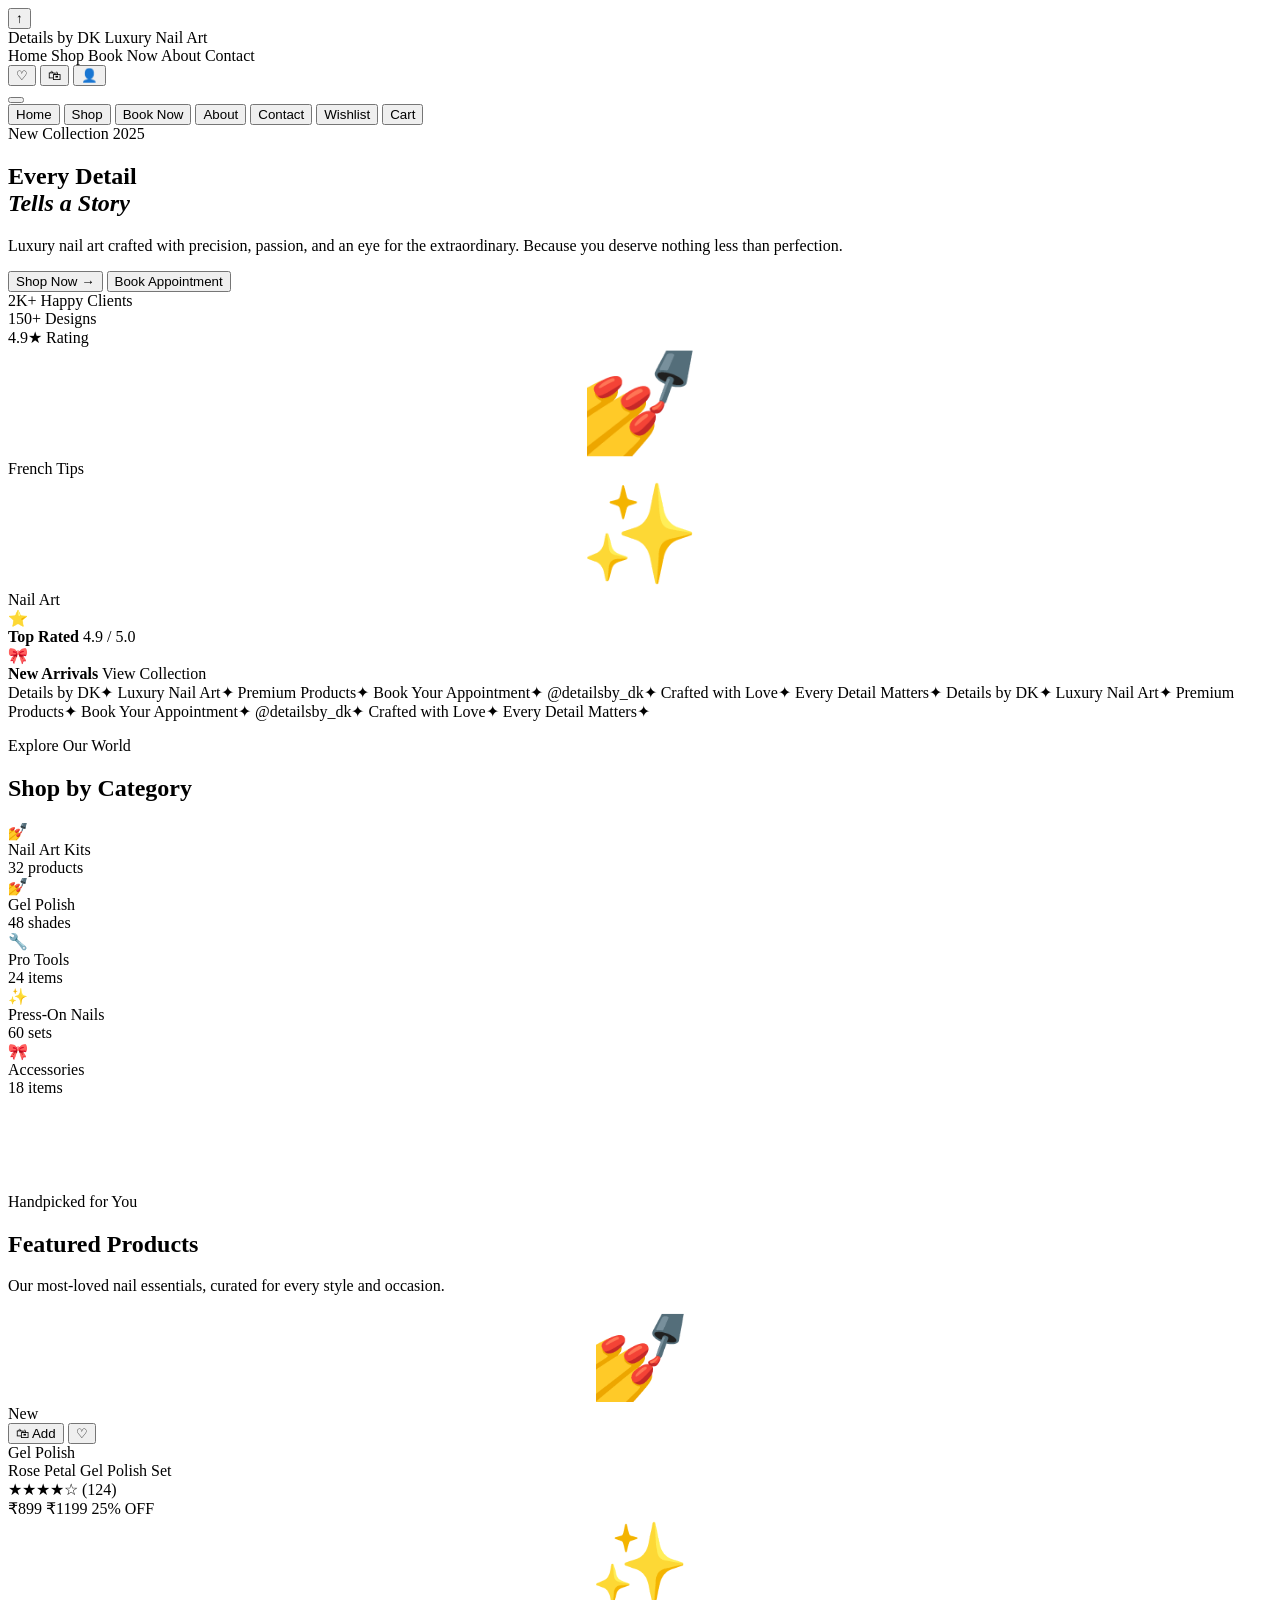
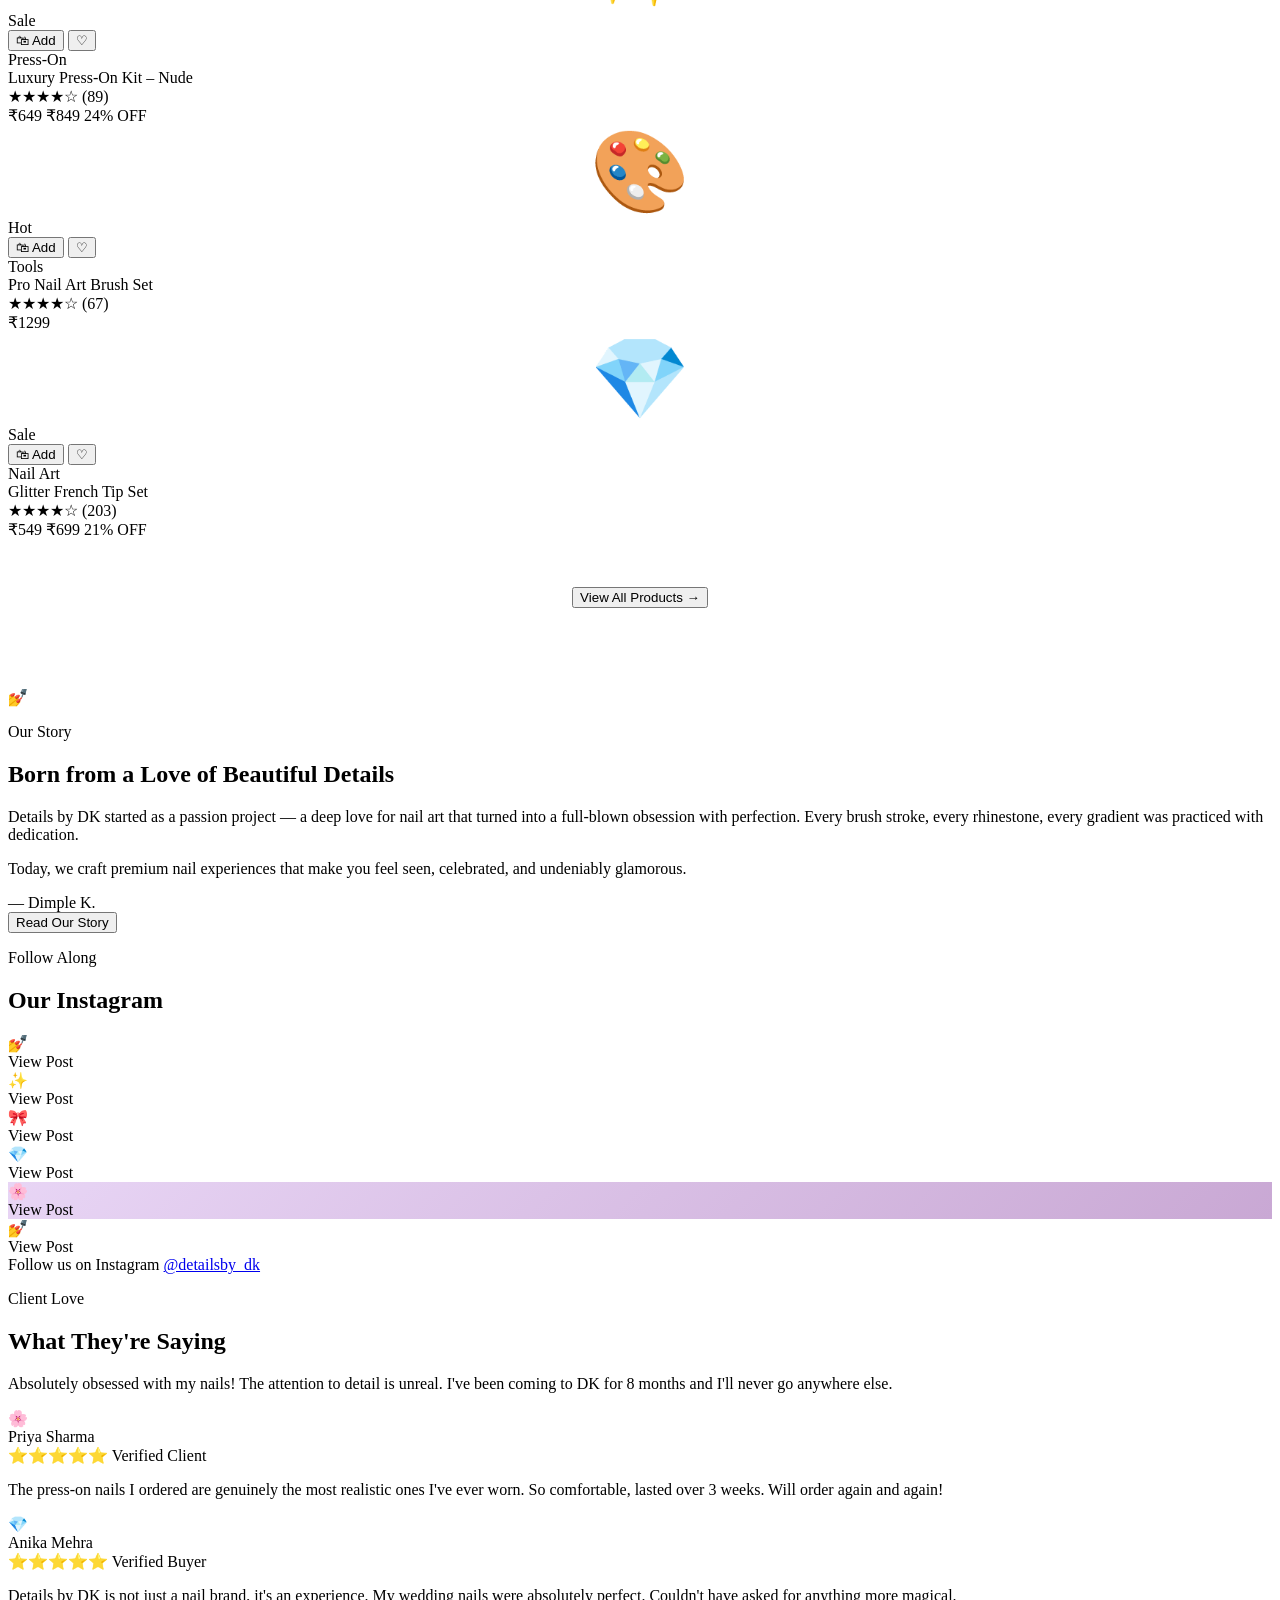
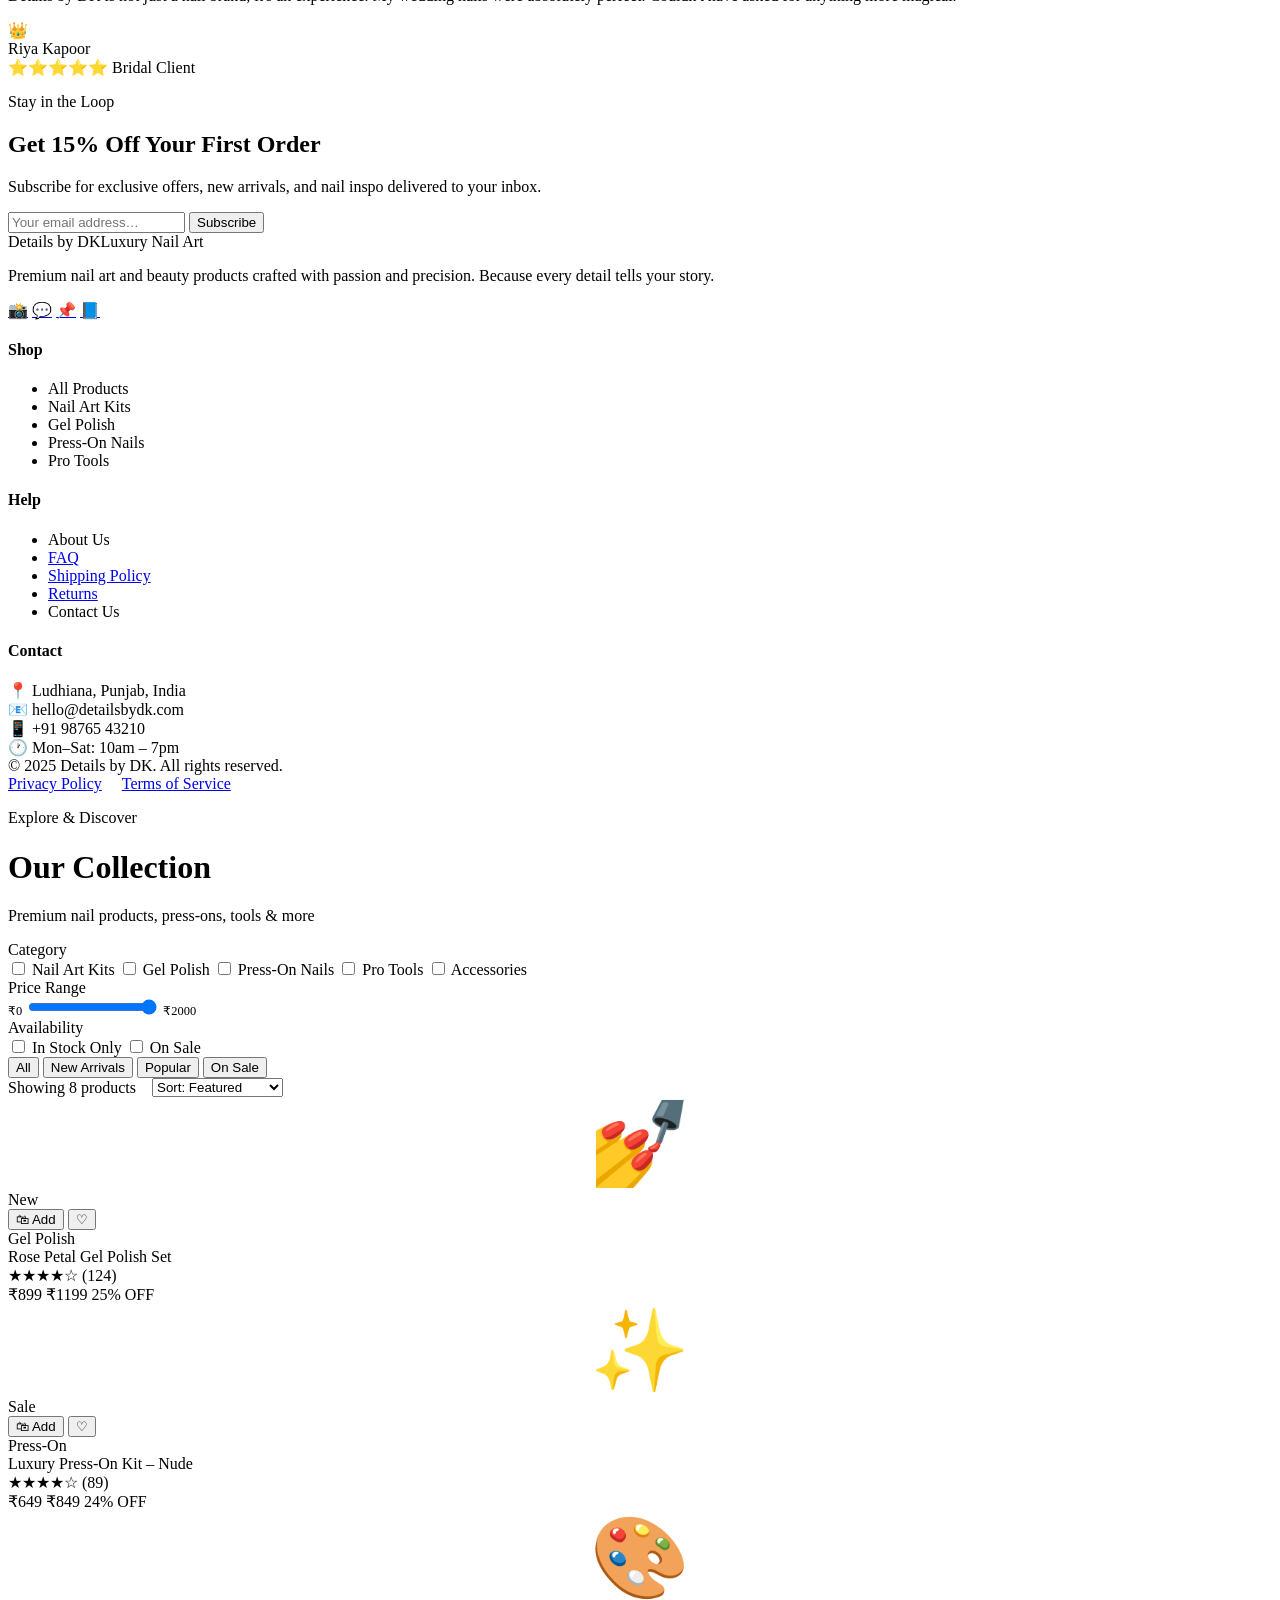
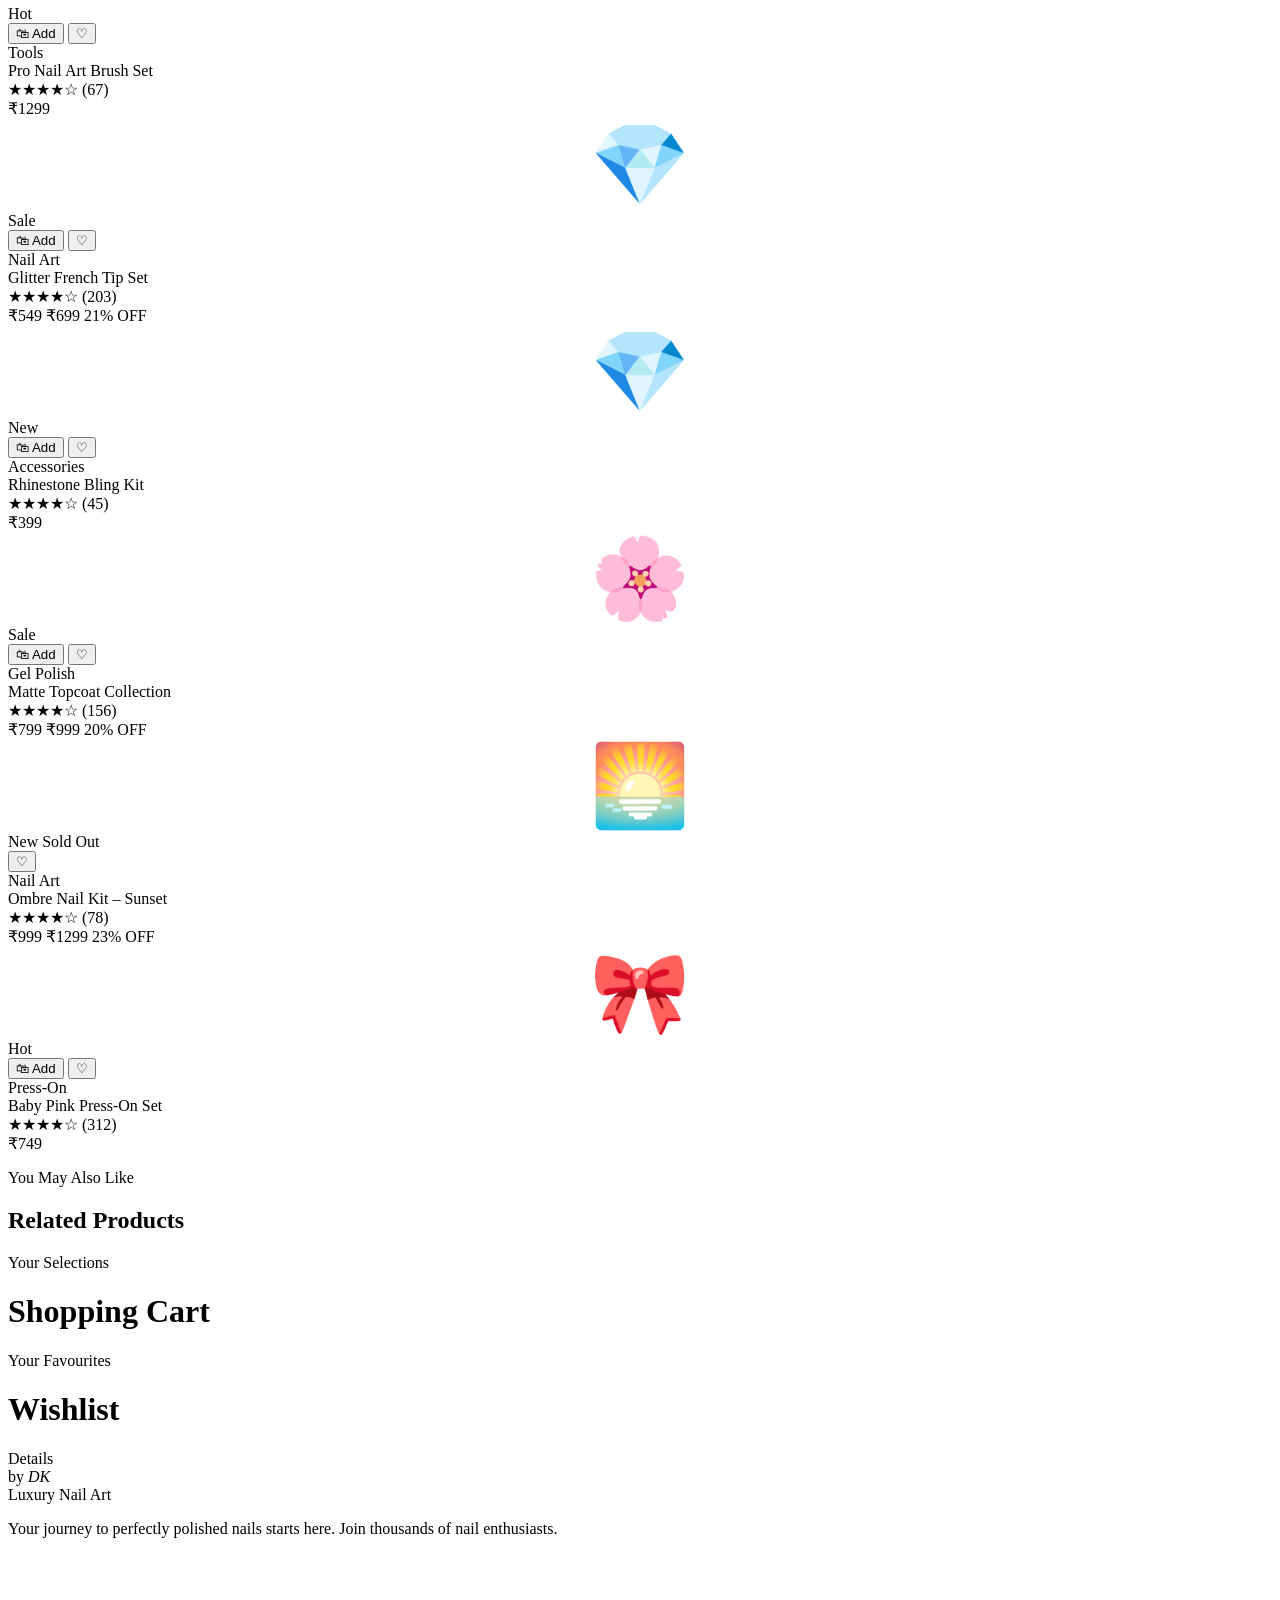
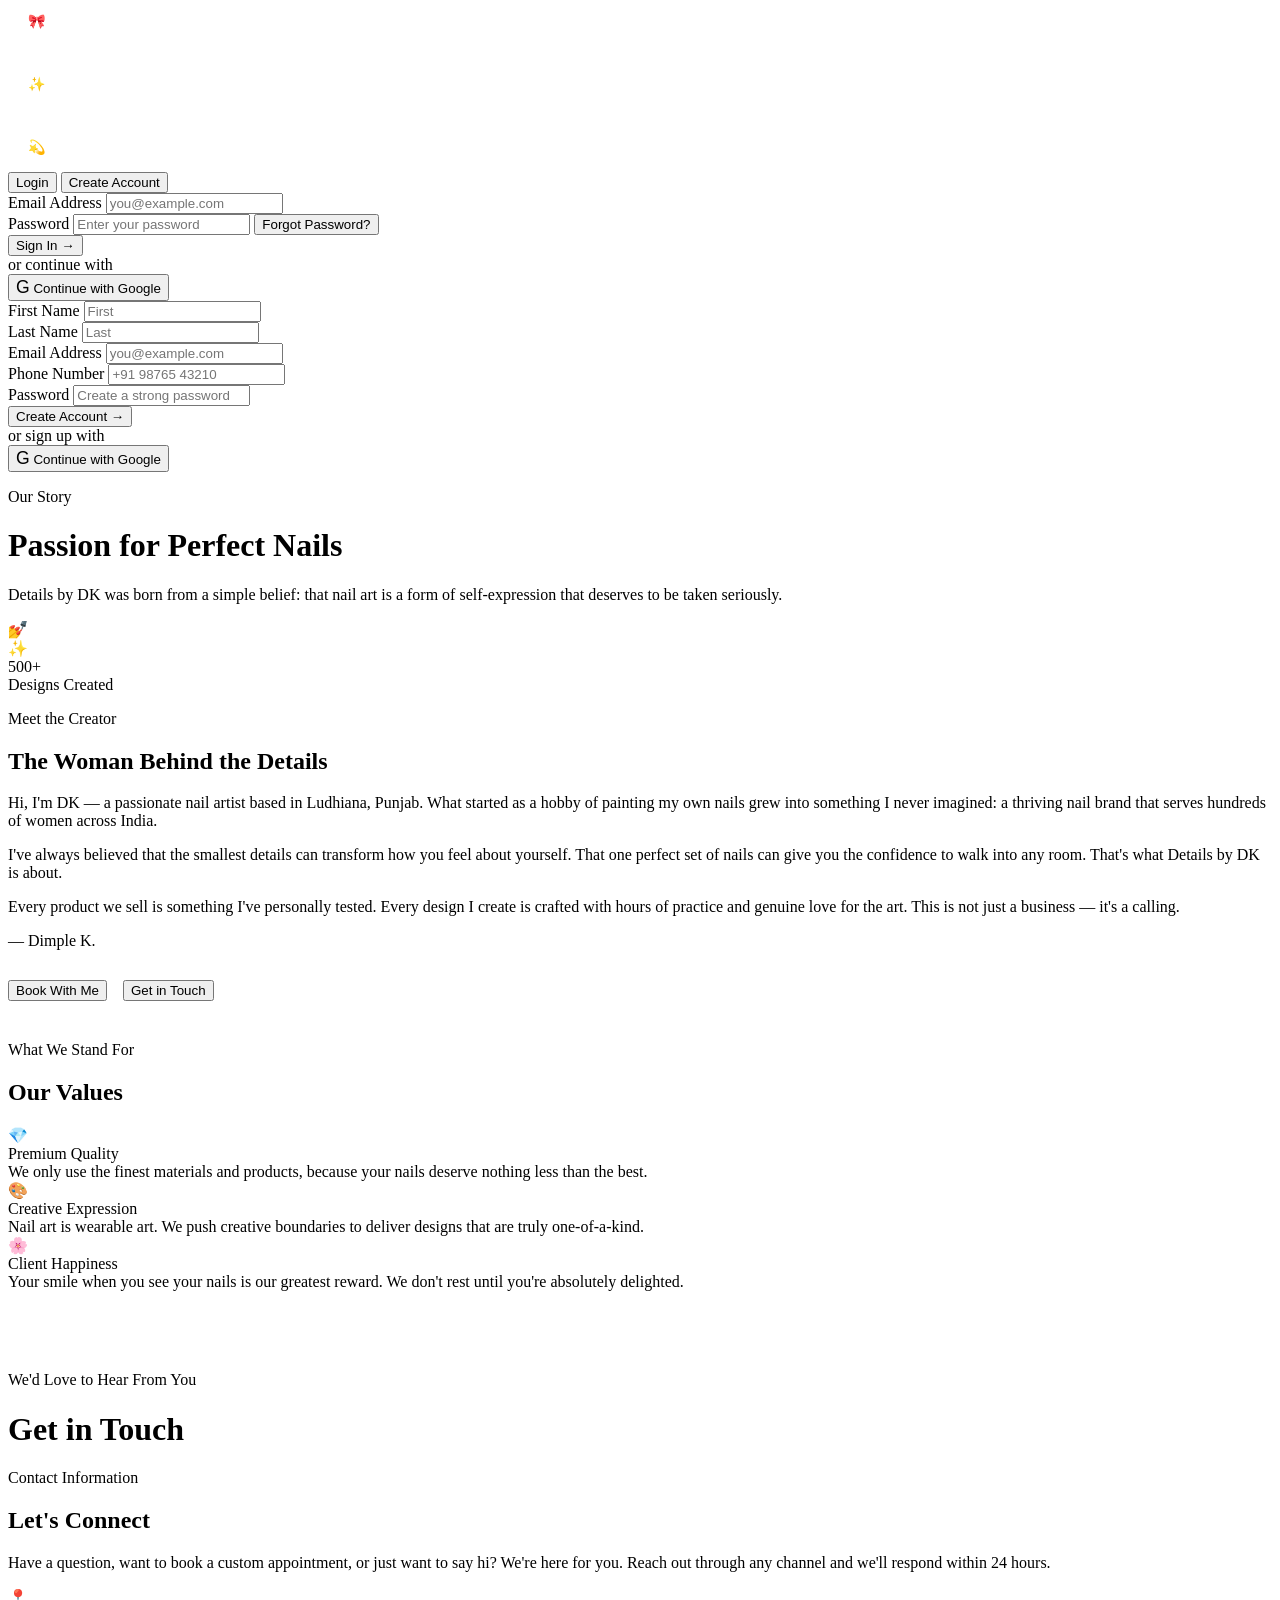
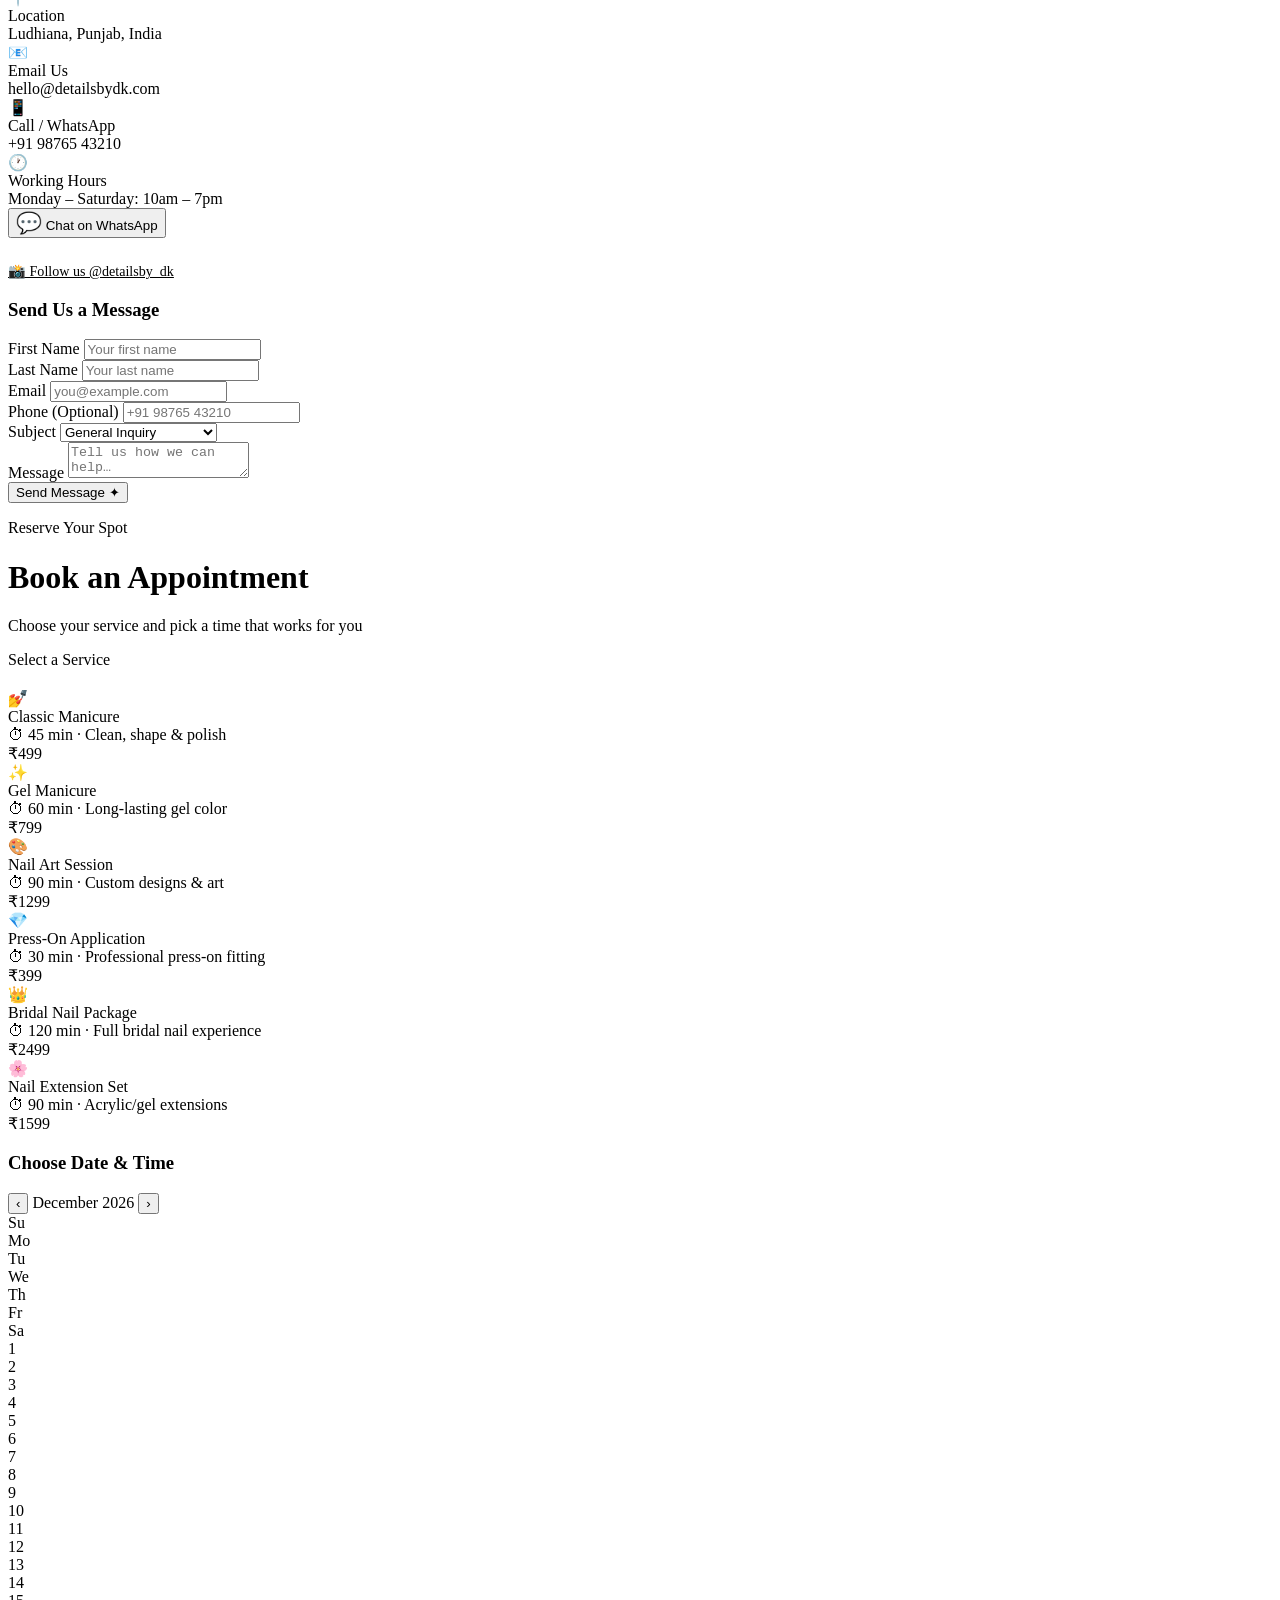
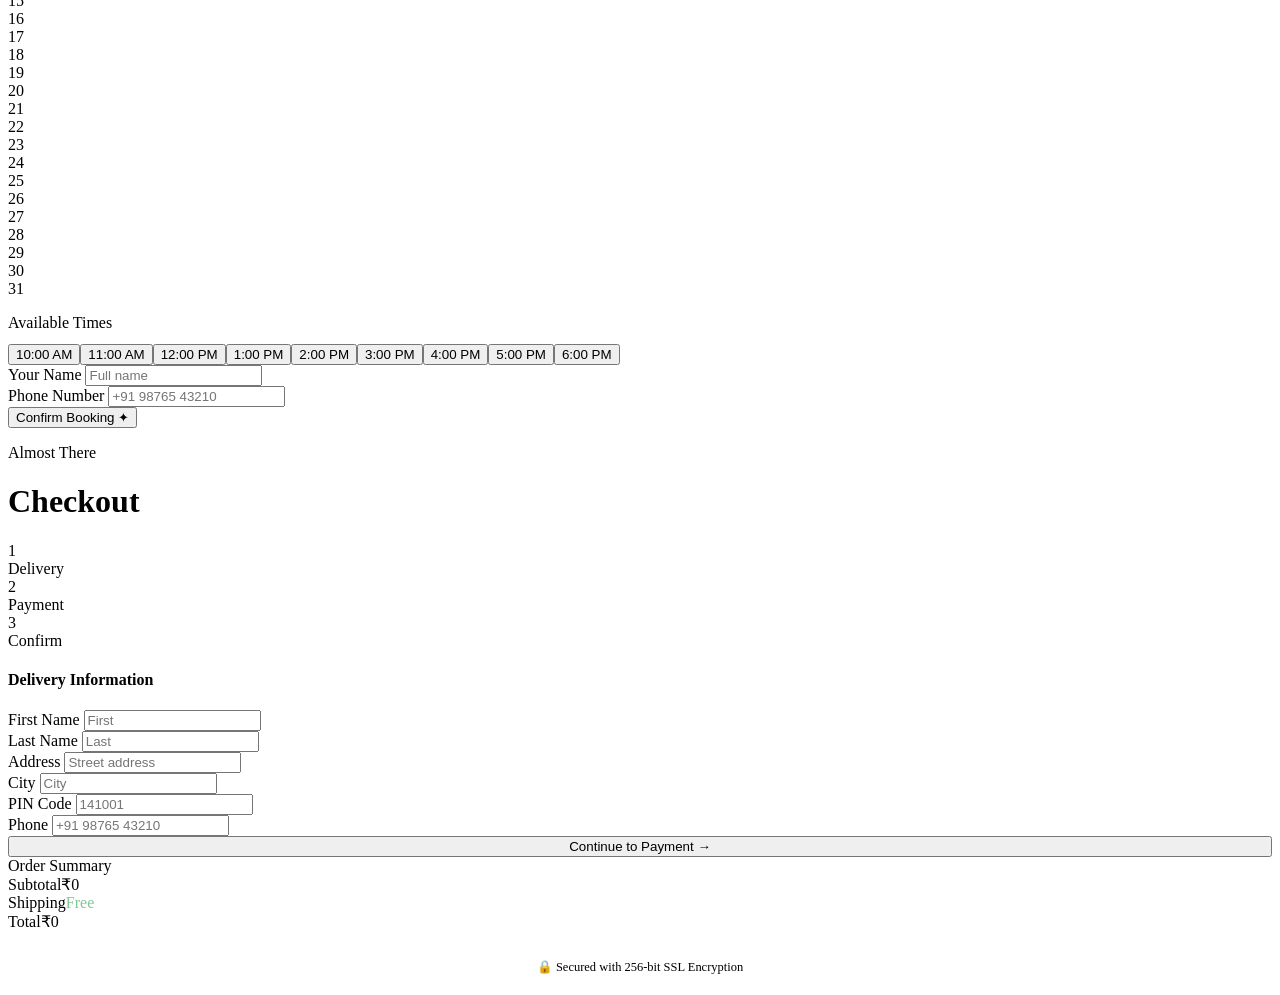
==== commit 4d32851d: "Add files via upload" ====
--- a/index.html
+++ b/index.html
@@ -8,1101 +8,7 @@
 <link rel="preconnect" href="https://fonts.googleapis.com">
 <link rel="preconnect" href="https://fonts.gstatic.com" crossorigin>
 <link href="https://fonts.googleapis.com/css2?family=Cormorant+Garamond:ital,wght@0,300;0,400;0,500;0,600;1,300;1,400&family=DM+Sans:wght@300;400;500&family=Playfair+Display:ital,wght@0,400;1,400&display=swap" rel="stylesheet">
-<style>
-/* ============================
-   CSS VARIABLES & RESET
-   ============================ */
-:root {
-  --blush: #f5e6e8;
-  --rose: #e8c5cc;
-  --mauve: #c9919b;
-  --dusty-pink: #d4a0a9;
-  --nude: #f0ddd0;
-  --warm-white: #fdf8f5;
-  --cream: #faf4ef;
-  --charcoal: #2c2226;
-  --muted: #8a7070;
-  --accent: #b5606d;
-  --gold: #c9a96e;
-  --soft-shadow: 0 4px 24px rgba(181,96,109,0.10);
-  --card-shadow: 0 8px 40px rgba(44,34,38,0.08);
-  --font-display: 'Cormorant Garamond', serif;
-  --font-accent: 'Playfair Display', serif;
-  --font-body: 'DM Sans', sans-serif;
-  --radius: 20px;
-  --radius-sm: 12px;
-  --transition: 0.35s cubic-bezier(0.4, 0, 0.2, 1);
-}
-
-*, *::before, *::after { box-sizing: border-box; margin: 0; padding: 0; }
-html { scroll-behavior: smooth; font-size: 16px; }
-body {
-  font-family: var(--font-body);
-  background: var(--warm-white);
-  color: var(--charcoal);
-  overflow-x: hidden;
-  line-height: 1.6;
-}
-img { max-width: 100%; display: block; }
-a { text-decoration: none; color: inherit; }
-button { cursor: pointer; font-family: var(--font-body); border: none; outline: none; }
-ul { list-style: none; }
-
-/* ============================
-   UTILITIES
-   ============================ */
-.container { max-width: 1280px; margin: 0 auto; padding: 0 24px; }
-.section-title {
-  font-family: var(--font-display);
-  font-size: clamp(2rem, 4vw, 3.2rem);
-  font-weight: 300;
-  letter-spacing: 0.02em;
-  color: var(--charcoal);
-  line-height: 1.2;
-}
-.section-subtitle {
-  font-size: 0.85rem;
-  letter-spacing: 0.18em;
-  text-transform: uppercase;
-  color: var(--mauve);
-  font-weight: 500;
-  margin-bottom: 12px;
-}
-.btn {
-  display: inline-flex; align-items: center; gap: 8px;
-  padding: 14px 32px;
-  border-radius: 50px;
-  font-size: 0.85rem;
-  font-weight: 500;
-  letter-spacing: 0.1em;
-  text-transform: uppercase;
-  transition: var(--transition);
-  position: relative; overflow: hidden;
-}
-.btn-primary {
-  background: var(--charcoal);
-  color: var(--warm-white);
-  box-shadow: 0 4px 20px rgba(44,34,38,0.25);
-}
-.btn-primary:hover { background: var(--accent); transform: translateY(-2px); box-shadow: 0 8px 30px rgba(181,96,109,0.35); }
-.btn-outline {
-  background: transparent;
-  color: var(--charcoal);
-  border: 1.5px solid var(--charcoal);
-}
-.btn-outline:hover { background: var(--charcoal); color: var(--warm-white); transform: translateY(-2px); }
-.btn-rose {
-  background: var(--accent);
-  color: white;
-  box-shadow: 0 4px 20px rgba(181,96,109,0.30);
-}
-.btn-rose:hover { background: var(--mauve); transform: translateY(-2px); }
-
-/* PAGE SYSTEM */
-.page { display: none; }
-.page.active { display: block; }
-
-/* ============================
-   TOAST NOTIFICATION
-   ============================ */
-#toast-container {
-  position: fixed; bottom: 30px; right: 30px;
-  z-index: 9999; display: flex; flex-direction: column; gap: 10px;
-}
-.toast {
-  background: var(--charcoal); color: white;
-  padding: 14px 22px; border-radius: var(--radius-sm);
-  font-size: 0.85rem; font-weight: 400;
-  display: flex; align-items: center; gap: 10px;
-  box-shadow: var(--card-shadow);
-  animation: slideInToast 0.4s cubic-bezier(0.4,0,0.2,1);
-  max-width: 320px;
-}
-.toast.success { border-left: 4px solid #7dc98f; }
-.toast.info { border-left: 4px solid var(--mauve); }
-.toast.error { border-left: 4px solid #e07070; }
-@keyframes slideInToast { from { opacity:0; transform:translateX(40px); } to { opacity:1; transform:translateX(0); } }
-
-/* ============================
-   HEADER / NAV
-   ============================ */
-header {
-  position: fixed; top: 0; left: 0; right: 0; z-index: 1000;
-  background: rgba(253,248,245,0.92);
-  backdrop-filter: blur(20px) saturate(1.5);
-  border-bottom: 1px solid rgba(201,145,155,0.15);
-  transition: box-shadow var(--transition);
-}
-header.scrolled { box-shadow: 0 4px 30px rgba(44,34,38,0.08); }
-nav { display: flex; align-items: center; justify-content: space-between; height: 72px; }
-.logo {
-  font-family: var(--font-display);
-  font-size: 1.6rem;
-  font-weight: 500;
-  letter-spacing: 0.05em;
-  color: var(--charcoal);
-  display: flex; flex-direction: column; line-height: 1;
-}
-.logo span { font-size: 0.55rem; letter-spacing: 0.22em; text-transform: uppercase; color: var(--mauve); font-family: var(--font-body); margin-top: 2px; }
-.nav-links { display: flex; gap: 36px; align-items: center; }
-.nav-links a {
-  font-size: 0.82rem; letter-spacing: 0.1em; text-transform: uppercase; font-weight: 500;
-  color: var(--muted); transition: color var(--transition); position: relative; padding-bottom: 2px;
-}
-.nav-links a::after {
-  content: ''; position: absolute; bottom: -2px; left: 0; right: 0; height: 1px;
-  background: var(--accent); transform: scaleX(0); transform-origin: right;
-  transition: transform var(--transition);
-}
-.nav-links a:hover, .nav-links a.active { color: var(--charcoal); }
-.nav-links a:hover::after, .nav-links a.active::after { transform: scaleX(1); transform-origin: left; }
-.nav-actions { display: flex; align-items: center; gap: 8px; }
-.nav-icon-btn {
-  width: 42px; height: 42px; border-radius: 50%;
-  background: transparent; display: flex; align-items: center; justify-content: center;
-  transition: var(--transition); position: relative; color: var(--charcoal);
-  font-size: 1.1rem;
-}
-.nav-icon-btn:hover { background: var(--blush); color: var(--accent); }
-.badge {
-  position: absolute; top: 4px; right: 4px;
-  width: 17px; height: 17px; border-radius: 50%;
-  background: var(--accent); color: white;
-  font-size: 0.6rem; font-weight: 700;
-  display: flex; align-items: center; justify-content: center;
-  border: 2px solid var(--warm-white);
-}
-.hamburger { display: none; flex-direction: column; gap: 5px; background: none; padding: 8px; }
-.hamburger span { display: block; width: 22px; height: 1.5px; background: var(--charcoal); transition: var(--transition); border-radius: 2px; }
-.mobile-nav {
-  display: none; position: fixed; top: 72px; left: 0; right: 0;
-  background: rgba(253,248,245,0.98); backdrop-filter: blur(20px);
-  border-bottom: 1px solid rgba(201,145,155,0.15);
-  padding: 24px; z-index: 999;
-  flex-direction: column; gap: 20px;
-  animation: slideDown 0.3s ease;
-}
-.mobile-nav.open { display: flex; }
-.mobile-nav a {
-  font-size: 1rem; font-weight: 500; letter-spacing: 0.08em;
-  color: var(--charcoal); text-transform: uppercase;
-  padding: 10px 0; border-bottom: 1px solid rgba(201,145,155,0.2);
-}
-@keyframes slideDown { from { opacity:0; transform:translateY(-10px); } to { opacity:1; transform:translateY(0); } }
-
-/* ============================
-   HOME PAGE – HERO
-   ============================ */
-.hero {
-  min-height: 100vh;
-  display: grid; grid-template-columns: 1fr 1fr;
-  align-items: center; padding-top: 72px;
-  background: linear-gradient(135deg, var(--cream) 0%, var(--blush) 100%);
-  overflow: hidden; position: relative;
-}
-.hero::before {
-  content: ''; position: absolute; inset: 0;
-  background: radial-gradient(ellipse 60% 80% at 80% 50%, rgba(232,197,204,0.4) 0%, transparent 70%);
-  pointer-events: none;
-}
-.hero-content { padding: 80px 60px 80px 80px; position: relative; z-index: 1; }
-.hero-tag {
-  display: inline-flex; align-items: center; gap: 10px;
-  background: white; border-radius: 50px;
-  padding: 8px 18px; margin-bottom: 32px;
-  box-shadow: var(--soft-shadow);
-  font-size: 0.75rem; letter-spacing: 0.12em; text-transform: uppercase;
-  color: var(--accent); font-weight: 500;
-}
-.hero-tag::before { content: '✦'; font-size: 0.6rem; }
-.hero h1 {
-  font-family: var(--font-display);
-  font-size: clamp(3rem, 5vw, 5rem);
-  font-weight: 300; line-height: 1.1;
-  color: var(--charcoal); margin-bottom: 24px;
-}
-.hero h1 em { font-style: italic; color: var(--accent); }
-.hero p {
-  font-size: 1rem; color: var(--muted); line-height: 1.8;
-  max-width: 440px; margin-bottom: 40px;
-}
-.hero-cta { display: flex; gap: 16px; flex-wrap: wrap; }
-.hero-stats {
-  display: flex; gap: 40px; margin-top: 56px;
-  padding-top: 40px; border-top: 1px solid rgba(201,145,155,0.2);
-}
-.stat-item { display: flex; flex-direction: column; }
-.stat-num {
-  font-family: var(--font-display); font-size: 2rem; font-weight: 400;
-  color: var(--charcoal); line-height: 1;
-}
-.stat-label { font-size: 0.72rem; letter-spacing: 0.12em; text-transform: uppercase; color: var(--muted); margin-top: 4px; }
-
-.hero-visual {
-  height: 100vh; position: relative; overflow: hidden;
-  display: grid; grid-template-rows: 1fr 1fr; gap: 16px;
-  padding: 24px 40px 24px 20px; padding-top: calc(72px + 24px);
-}
-.hero-img-card {
-  border-radius: 24px; overflow: hidden; position: relative;
-  box-shadow: var(--card-shadow);
-  transition: transform 0.5s ease;
-}
-.hero-img-card:hover { transform: scale(1.01); }
-.hero-img-card img { width: 100%; height: 100%; object-fit: cover; }
-.hero-img-card .img-tag {
-  position: absolute; bottom: 16px; left: 16px;
-  background: rgba(253,248,245,0.9); backdrop-filter: blur(12px);
-  border-radius: 50px; padding: 6px 16px;
-  font-size: 0.72rem; letter-spacing: 0.1em; text-transform: uppercase; color: var(--accent); font-weight: 500;
-}
-.hero-img-card:first-child { grid-row: 1; border-radius: 24px 24px 24px 24px; }
-.hero-img-card:last-child { grid-row: 2; }
-
-/* Floating badge */
-.float-badge {
-  position: absolute; z-index: 10;
-  background: white; border-radius: 20px; padding: 14px 18px;
-  box-shadow: 0 8px 30px rgba(44,34,38,0.12);
-  display: flex; align-items: center; gap: 12px;
-  animation: floatBob 4s ease-in-out infinite;
-}
-.float-badge-1 { bottom: 180px; left: -30px; }
-.float-badge-2 { top: 140px; right: -10px; }
-.float-badge .badge-icon { font-size: 1.4rem; }
-.float-badge .badge-text { display: flex; flex-direction: column; }
-.float-badge .badge-text strong { font-size: 0.8rem; font-weight: 600; color: var(--charcoal); }
-.float-badge .badge-text span { font-size: 0.68rem; color: var(--muted); }
-@keyframes floatBob { 0%,100% { transform: translateY(0); } 50% { transform: translateY(-8px); } }
-
-/* ============================
-   MARQUEE STRIP
-   ============================ */
-.marquee-strip {
-  background: var(--charcoal); padding: 14px 0; overflow: hidden;
-  display: flex; gap: 0;
-}
-.marquee-track {
-  display: flex; gap: 40px; align-items: center;
-  animation: marquee 25s linear infinite; white-space: nowrap; width: max-content;
-}
-.marquee-track span {
-  font-size: 0.72rem; letter-spacing: 0.18em; text-transform: uppercase;
-  color: rgba(253,248,245,0.7); font-weight: 400;
-}
-.marquee-track .dot { color: var(--mauve); font-size: 1rem; }
-@keyframes marquee { from { transform: translateX(0); } to { transform: translateX(-50%); } }
-
-/* ============================
-   FEATURED PRODUCTS
-   ============================ */
-.section { padding: 100px 0; }
-.section-header { text-align: center; margin-bottom: 60px; }
-.section-header .section-title { margin-bottom: 12px; }
-.section-header p { color: var(--muted); max-width: 480px; margin: 0 auto; font-size: 0.95rem; }
-
-.products-grid {
-  display: grid; grid-template-columns: repeat(auto-fill, minmax(280px, 1fr));
-  gap: 28px;
-}
-.product-card {
-  background: white; border-radius: var(--radius);
-  overflow: hidden; box-shadow: var(--card-shadow);
-  transition: transform var(--transition), box-shadow var(--transition);
-  position: relative;
-}
-.product-card:hover { transform: translateY(-6px); box-shadow: 0 16px 60px rgba(44,34,38,0.12); }
-.product-img {
-  position: relative; overflow: hidden;
-  aspect-ratio: 4/5; background: var(--blush);
-}
-.product-img img { width: 100%; height: 100%; object-fit: cover; transition: transform 0.6s ease; }
-.product-card:hover .product-img img { transform: scale(1.06); }
-.product-badges {
-  position: absolute; top: 14px; left: 14px; display: flex; flex-direction: column; gap: 6px;
-}
-.badge-tag {
-  display: inline-block; padding: 4px 12px; border-radius: 50px;
-  font-size: 0.65rem; font-weight: 600; letter-spacing: 0.1em; text-transform: uppercase;
-}
-.badge-new { background: var(--charcoal); color: white; }
-.badge-sale { background: var(--accent); color: white; }
-.badge-hot { background: var(--gold); color: white; }
-
-.product-actions {
-  position: absolute; bottom: 16px; left: 50%; transform: translateX(-50%);
-  display: flex; gap: 8px;
-  opacity: 0; transition: opacity var(--transition), transform var(--transition);
-  transform: translate(-50%, 10px); white-space: nowrap;
-}
-.product-card:hover .product-actions { opacity: 1; transform: translate(-50%, 0); }
-.product-action-btn {
-  padding: 10px 18px; border-radius: 50px;
-  font-size: 0.72rem; font-weight: 600; letter-spacing: 0.08em; text-transform: uppercase;
-  transition: var(--transition); display: flex; align-items: center; gap: 6px;
-}
-.add-cart-btn { background: var(--charcoal); color: white; }
-.add-cart-btn:hover { background: var(--accent); }
-.wishlist-btn { background: white; color: var(--charcoal); width: 40px; height: 40px; padding: 0; justify-content: center; font-size: 1rem; }
-.wishlist-btn:hover { background: var(--blush); color: var(--accent); }
-.wishlist-btn.active { background: var(--blush); color: var(--accent); }
-
-.product-info { padding: 20px; }
-.product-category { font-size: 0.68rem; letter-spacing: 0.14em; text-transform: uppercase; color: var(--muted); margin-bottom: 6px; }
-.product-name { font-family: var(--font-display); font-size: 1.15rem; font-weight: 500; color: var(--charcoal); margin-bottom: 8px; }
-.product-rating { display: flex; align-items: center; gap: 6px; margin-bottom: 10px; }
-.stars { color: var(--gold); font-size: 0.8rem; letter-spacing: 1px; }
-.rating-count { font-size: 0.72rem; color: var(--muted); }
-.product-price { display: flex; align-items: center; gap: 10px; }
-.price { font-size: 1.1rem; font-weight: 600; color: var(--charcoal); }
-.price-old { font-size: 0.85rem; color: var(--muted); text-decoration: line-through; }
-.price-save { font-size: 0.68rem; background: var(--blush); color: var(--accent); padding: 2px 8px; border-radius: 20px; font-weight: 600; }
-
-/* ============================
-   CATEGORIES SECTION
-   ============================ */
-.categories-grid {
-  display: grid; grid-template-columns: repeat(4, 1fr);
-  gap: 20px;
-}
-.cat-card {
-  border-radius: var(--radius); overflow: hidden;
-  aspect-ratio: 3/4; position: relative; cursor: pointer;
-  transition: transform var(--transition);
-}
-.cat-card:hover { transform: scale(1.02); }
-.cat-card:first-child { grid-row: span 2; aspect-ratio: auto; }
-.cat-bg {
-  position: absolute; inset: 0;
-  display: flex; align-items: center; justify-content: center;
-  font-size: 5rem;
-}
-.cat-card-1 .cat-bg { background: linear-gradient(135deg, var(--blush), var(--rose)); }
-.cat-card-2 .cat-bg { background: linear-gradient(135deg, var(--nude), var(--dusty-pink)); }
-.cat-card-3 .cat-bg { background: linear-gradient(135deg, var(--cream), var(--blush)); }
-.cat-card-4 .cat-bg { background: linear-gradient(135deg, var(--rose), var(--mauve)); }
-.cat-card-5 .cat-bg { background: linear-gradient(135deg, #e8d5f5, #c9a8d4); }
-.cat-overlay {
-  position: absolute; inset: 0;
-  background: linear-gradient(to top, rgba(44,34,38,0.6) 0%, transparent 60%);
-}
-.cat-content { position: absolute; bottom: 20px; left: 20px; right: 20px; color: white; }
-.cat-name { font-family: var(--font-display); font-size: 1.4rem; font-weight: 400; }
-.cat-count { font-size: 0.72rem; letter-spacing: 0.12em; text-transform: uppercase; opacity: 0.8; }
-
-/* ============================
-   ABOUT SNIPPET / BRAND STORY
-   ============================ */
-.brand-story {
-  background: var(--charcoal);
-  border-radius: 32px; overflow: hidden;
-  display: grid; grid-template-columns: 1fr 1fr;
-  margin: 0 24px;
-}
-.brand-story-img {
-  position: relative; min-height: 500px;
-  background: linear-gradient(135deg, var(--rose), var(--mauve));
-  display: flex; align-items: center; justify-content: center;
-  font-size: 8rem; overflow: hidden;
-}
-.brand-story-img::after {
-  content: ''; position: absolute; inset: 0;
-  background: linear-gradient(to right, transparent, rgba(44,34,38,0.2));
-}
-.brand-story-content {
-  padding: 70px 60px;
-  display: flex; flex-direction: column; justify-content: center;
-}
-.brand-story-content .section-subtitle { color: var(--dusty-pink); }
-.brand-story-content .section-title { color: white; margin-bottom: 20px; }
-.brand-story-content p { color: rgba(253,248,245,0.75); line-height: 1.9; margin-bottom: 14px; font-size: 0.95rem; }
-.brand-story-content .btn-rose { margin-top: 20px; align-self: flex-start; }
-.signature {
-  font-family: var(--font-accent); font-style: italic;
-  font-size: 1.8rem; color: var(--dusty-pink);
-  margin-top: 24px;
-}
-
-/* ============================
-   INSTAGRAM FEED
-   ============================ */
-.insta-grid {
-  display: grid; grid-template-columns: repeat(6, 1fr); gap: 8px;
-}
-.insta-item {
-  aspect-ratio: 1; border-radius: 12px; overflow: hidden;
-  position: relative; background: var(--blush);
-  cursor: pointer;
-}
-.insta-item .insta-emoji {
-  position: absolute; inset: 0; display: flex;
-  align-items: center; justify-content: center; font-size: 2.5rem;
-}
-.insta-overlay {
-  position: absolute; inset: 0;
-  background: rgba(181,96,109,0.7);
-  display: flex; align-items: center; justify-content: center;
-  opacity: 0; transition: opacity var(--transition);
-}
-.insta-item:hover .insta-overlay { opacity: 1; }
-.insta-overlay span { color: white; font-size: 0.72rem; letter-spacing: 0.1em; text-transform: uppercase; font-weight: 600; }
-.insta-handle {
-  text-align: center; margin-top: 28px;
-  font-family: var(--font-display); font-size: 1.2rem;
-  color: var(--muted);
-}
-.insta-handle a { color: var(--accent); text-decoration: underline; text-underline-offset: 4px; }
-
-/* ============================
-   TESTIMONIALS
-   ============================ */
-.testimonials-bg { background: var(--cream); }
-.testimonials-grid { display: grid; grid-template-columns: repeat(3, 1fr); gap: 24px; }
-.testimonial-card {
-  background: white; border-radius: var(--radius);
-  padding: 36px; box-shadow: var(--card-shadow);
-  position: relative; transition: transform var(--transition);
-}
-.testimonial-card:hover { transform: translateY(-4px); }
-.testimonial-card::before {
-  content: '"'; font-family: var(--font-display);
-  position: absolute; top: 20px; right: 28px;
-  font-size: 5rem; color: var(--blush); line-height: 1; font-weight: 300;
-}
-.testimonial-text { font-size: 0.92rem; line-height: 1.8; color: var(--muted); margin-bottom: 24px; font-style: italic; }
-.testimonial-author { display: flex; align-items: center; gap: 14px; }
-.author-avatar {
-  width: 46px; height: 46px; border-radius: 50%;
-  background: linear-gradient(135deg, var(--blush), var(--rose));
-  display: flex; align-items: center; justify-content: center; font-size: 1.2rem;
-  flex-shrink: 0;
-}
-.author-name { font-weight: 600; font-size: 0.88rem; color: var(--charcoal); }
-.author-label { font-size: 0.72rem; color: var(--muted); margin-top: 2px; }
-
-/* ============================
-   NEWSLETTER
-   ============================ */
-.newsletter-section {
-  background: linear-gradient(135deg, var(--blush), var(--rose));
-  border-radius: 32px; margin: 0 24px;
-  padding: 80px 60px; text-align: center;
-}
-.newsletter-section .section-title { margin-bottom: 12px; }
-.newsletter-section p { color: var(--muted); margin-bottom: 36px; }
-.newsletter-form { display: flex; gap: 12px; max-width: 480px; margin: 0 auto; }
-.newsletter-form input {
-  flex: 1; padding: 16px 24px; border-radius: 50px;
-  border: 1.5px solid rgba(201,145,155,0.3); background: white;
-  font-family: var(--font-body); font-size: 0.9rem; color: var(--charcoal);
-  outline: none; transition: border-color var(--transition);
-}
-.newsletter-form input:focus { border-color: var(--accent); }
-.newsletter-form input::placeholder { color: var(--muted); }
-
-/* ============================
-   FOOTER
-   ============================ */
-footer {
-  background: var(--charcoal); color: rgba(253,248,245,0.7);
-  padding: 80px 0 40px;
-}
-.footer-grid {
-  display: grid; grid-template-columns: 2fr 1fr 1fr 1.5fr; gap: 60px;
-  margin-bottom: 60px;
-}
-.footer-brand .logo { color: var(--warm-white); margin-bottom: 20px; }
-.footer-brand p { font-size: 0.88rem; line-height: 1.8; max-width: 280px; }
-.footer-social { display: flex; gap: 12px; margin-top: 24px; }
-.social-link {
-  width: 38px; height: 38px; border-radius: 50%;
-  border: 1px solid rgba(253,248,245,0.2);
-  display: flex; align-items: center; justify-content: center; font-size: 0.9rem;
-  transition: var(--transition); color: rgba(253,248,245,0.7);
-}
-.social-link:hover { background: var(--accent); border-color: var(--accent); color: white; }
-.footer-col h4 {
-  font-size: 0.72rem; letter-spacing: 0.18em; text-transform: uppercase;
-  color: var(--warm-white); font-weight: 600; margin-bottom: 20px;
-}
-.footer-col ul { display: flex; flex-direction: column; gap: 12px; }
-.footer-col ul li a { font-size: 0.88rem; transition: color var(--transition); }
-.footer-col ul li a:hover { color: var(--dusty-pink); }
-.footer-contact { display: flex; flex-direction: column; gap: 14px; }
-.contact-item { display: flex; align-items: flex-start; gap: 12px; font-size: 0.88rem; }
-.contact-item .icon { font-size: 1rem; margin-top: 1px; flex-shrink: 0; }
-.footer-bottom {
-  padding-top: 30px; border-top: 1px solid rgba(253,248,245,0.1);
-  display: flex; align-items: center; justify-content: space-between;
-  font-size: 0.78rem;
-}
-.footer-bottom a { color: var(--dusty-pink); }
-
-/* ============================
-   SHOP PAGE
-   ============================ */
-.page-header {
-  background: linear-gradient(135deg, var(--cream), var(--blush));
-  padding: 140px 0 60px; text-align: center;
-}
-.page-header .section-title { margin-bottom: 10px; }
-.page-header p { color: var(--muted); font-size: 0.95rem; }
-.shop-layout { display: grid; grid-template-columns: 260px 1fr; gap: 40px; padding: 60px 0; }
-.shop-sidebar { position: sticky; top: 100px; height: fit-content; }
-.filter-group { background: white; border-radius: var(--radius-sm); padding: 24px; margin-bottom: 16px; box-shadow: var(--soft-shadow); }
-.filter-title { font-size: 0.72rem; letter-spacing: 0.15em; text-transform: uppercase; font-weight: 600; color: var(--charcoal); margin-bottom: 16px; }
-.filter-options { display: flex; flex-direction: column; gap: 10px; }
-.filter-option { display: flex; align-items: center; gap: 10px; cursor: pointer; }
-.filter-option input[type="checkbox"] {
-  appearance: none; -webkit-appearance: none;
-  width: 18px; height: 18px; border: 1.5px solid var(--rose); border-radius: 4px;
-  position: relative; cursor: pointer; flex-shrink: 0; transition: var(--transition);
-}
-.filter-option input[type="checkbox"]:checked { background: var(--accent); border-color: var(--accent); }
-.filter-option input[type="checkbox"]:checked::after {
-  content: '✓'; position: absolute; inset: 0;
-  display: flex; align-items: center; justify-content: center;
-  color: white; font-size: 0.7rem; font-weight: 700;
-}
-.filter-option label { font-size: 0.88rem; color: var(--muted); cursor: pointer; }
-.filter-option label:hover { color: var(--charcoal); }
-.shop-toolbar {
-  display: flex; align-items: center; justify-content: space-between;
-  margin-bottom: 28px; flex-wrap: wrap; gap: 12px;
-}
-.toolbar-left { display: flex; gap: 10px; flex-wrap: wrap; }
-.filter-pill {
-  padding: 8px 18px; border-radius: 50px; font-size: 0.78rem;
-  border: 1.5px solid var(--rose); background: transparent; color: var(--muted);
-  transition: var(--transition); cursor: pointer; font-family: var(--font-body);
-}
-.filter-pill.active, .filter-pill:hover { background: var(--charcoal); color: white; border-color: var(--charcoal); }
-.sort-select {
-  padding: 10px 16px; border-radius: 50px; font-size: 0.82rem;
-  border: 1.5px solid var(--rose); background: white; color: var(--charcoal);
-  font-family: var(--font-body); cursor: pointer; outline: none;
-}
-.results-count { font-size: 0.82rem; color: var(--muted); }
-.price-range { display: flex; gap: 10px; align-items: center; }
-.price-range input[type="range"] {
-  flex: 1; accent-color: var(--accent);
-}
-
-/* ============================
-   PRODUCT DETAIL PAGE
-   ============================ */
-.product-detail-layout {
-  display: grid; grid-template-columns: 1fr 1fr; gap: 80px;
-  padding: 120px 0 80px; align-items: start;
-}
-.product-gallery { position: sticky; top: 100px; }
-.main-img {
-  border-radius: var(--radius); overflow: hidden;
-  aspect-ratio: 4/5; background: var(--blush); margin-bottom: 12px;
-  display: flex; align-items: center; justify-content: center; font-size: 8rem;
-  box-shadow: var(--card-shadow);
-}
-.thumb-row { display: flex; gap: 10px; }
-.thumb {
-  width: 80px; height: 80px; border-radius: 10px; overflow: hidden;
-  background: var(--blush); cursor: pointer; border: 2px solid transparent;
-  display: flex; align-items: center; justify-content: center; font-size: 1.8rem;
-  transition: border-color var(--transition);
-}
-.thumb.active, .thumb:hover { border-color: var(--accent); }
-.product-detail-info { padding-top: 16px; }
-.product-detail-category { font-size: 0.72rem; letter-spacing: 0.14em; text-transform: uppercase; color: var(--mauve); margin-bottom: 10px; }
-.product-detail-name {
-  font-family: var(--font-display); font-size: 2.4rem; font-weight: 400;
-  color: var(--charcoal); line-height: 1.2; margin-bottom: 16px;
-}
-.product-detail-rating { display: flex; align-items: center; gap: 12px; margin-bottom: 24px; }
-.review-link { font-size: 0.82rem; color: var(--accent); text-decoration: underline; text-underline-offset: 3px; cursor: pointer; }
-.product-detail-price {
-  font-size: 2rem; font-weight: 600; color: var(--charcoal);
-  display: flex; align-items: center; gap: 14px; margin-bottom: 28px;
-}
-.detail-price-old { font-size: 1.1rem; color: var(--muted); font-weight: 400; text-decoration: line-through; }
-.detail-price-save {
-  font-size: 0.78rem; background: var(--blush); color: var(--accent);
-  padding: 4px 12px; border-radius: 20px; font-weight: 600;
-}
-.product-detail-desc { font-size: 0.92rem; color: var(--muted); line-height: 1.9; margin-bottom: 30px; }
-.divider { height: 1px; background: rgba(201,145,155,0.2); margin: 24px 0; }
-.option-label { font-size: 0.78rem; letter-spacing: 0.1em; text-transform: uppercase; font-weight: 600; color: var(--charcoal); margin-bottom: 12px; }
-.color-options { display: flex; gap: 10px; flex-wrap: wrap; margin-bottom: 24px; }
-.color-swatch {
-  width: 34px; height: 34px; border-radius: 50%; cursor: pointer;
-  border: 3px solid transparent; transition: all var(--transition);
-  position: relative;
-}
-.color-swatch.active, .color-swatch:hover {
-  transform: scale(1.15);
-  box-shadow: 0 0 0 2px white, 0 0 0 4px var(--accent);
-}
-.quantity-selector {
-  display: flex; align-items: center; gap: 0; border: 1.5px solid var(--rose);
-  border-radius: 50px; overflow: hidden; width: fit-content; margin-bottom: 24px;
-}
-.qty-btn {
-  width: 44px; height: 44px; background: transparent; font-size: 1.1rem;
-  color: var(--charcoal); display: flex; align-items: center; justify-content: center;
-  transition: background var(--transition);
-}
-.qty-btn:hover { background: var(--blush); }
-.qty-display {
-  padding: 0 20px; font-size: 0.95rem; font-weight: 600;
-  color: var(--charcoal); border-left: 1px solid var(--rose); border-right: 1px solid var(--rose);
-  min-width: 60px; text-align: center;
-}
-.add-to-cart-main {
-  width: 100%; padding: 18px; font-size: 0.88rem; font-weight: 600;
-  letter-spacing: 0.1em; text-transform: uppercase;
-  background: var(--charcoal); color: white; border-radius: 50px;
-  margin-bottom: 14px; transition: var(--transition); display: flex;
-  align-items: center; justify-content: center; gap: 10px;
-}
-.add-to-cart-main:hover { background: var(--accent); }
-.wishlist-full {
-  width: 100%; padding: 16px; font-size: 0.88rem; font-weight: 600;
-  letter-spacing: 0.1em; text-transform: uppercase;
-  background: transparent; color: var(--charcoal);
-  border: 1.5px solid var(--charcoal); border-radius: 50px;
-  transition: var(--transition); display: flex; align-items: center; justify-content: center; gap: 10px;
-}
-.wishlist-full:hover { background: var(--blush); border-color: var(--accent); color: var(--accent); }
-.product-features { margin-top: 24px; }
-.feature-item { display: flex; align-items: center; gap: 12px; padding: 10px 0; font-size: 0.88rem; color: var(--muted); border-bottom: 1px solid rgba(201,145,155,0.15); }
-.feature-item:last-child { border-bottom: none; }
-.feature-icon { font-size: 1.1rem; }
-
-/* ============================
-   CART PAGE
-   ============================ */
-.cart-layout { display: grid; grid-template-columns: 1fr 360px; gap: 40px; padding: 120px 0 80px; align-items: start; }
-.cart-items { display: flex; flex-direction: column; gap: 16px; }
-.cart-item {
-  background: white; border-radius: var(--radius-sm); padding: 20px;
-  display: grid; grid-template-columns: 90px 1fr auto; gap: 20px; align-items: center;
-  box-shadow: var(--soft-shadow); transition: var(--transition);
-}
-.cart-item:hover { box-shadow: var(--card-shadow); }
-.cart-item-img {
-  width: 90px; height: 90px; border-radius: 12px; overflow: hidden;
-  background: var(--blush); display: flex; align-items: center; justify-content: center; font-size: 2.5rem;
-  flex-shrink: 0;
-}
-.cart-item-name { font-family: var(--font-display); font-size: 1rem; font-weight: 500; color: var(--charcoal); margin-bottom: 4px; }
-.cart-item-variant { font-size: 0.75rem; color: var(--muted); margin-bottom: 12px; }
-.cart-qty-row { display: flex; align-items: center; gap: 12px; }
-.mini-qty { display: flex; align-items: center; gap: 0; border: 1px solid var(--rose); border-radius: 50px; }
-.mini-qty-btn { width: 32px; height: 32px; background: transparent; display: flex; align-items: center; justify-content: center; font-size: 0.9rem; transition: var(--transition); }
-.mini-qty-btn:hover { background: var(--blush); }
-.mini-qty-num { padding: 0 12px; font-size: 0.85rem; font-weight: 600; border-left: 1px solid var(--rose); border-right: 1px solid var(--rose); }
-.remove-item { font-size: 0.72rem; color: var(--muted); text-decoration: underline; cursor: pointer; background: none; transition: color var(--transition); }
-.remove-item:hover { color: var(--accent); }
-.cart-item-price { font-size: 1rem; font-weight: 700; color: var(--charcoal); text-align: right; }
-.cart-item-price small { display: block; font-size: 0.72rem; color: var(--muted); font-weight: 400; }
-.cart-summary { background: white; border-radius: var(--radius); padding: 32px; box-shadow: var(--card-shadow); position: sticky; top: 100px; }
-.summary-title { font-family: var(--font-display); font-size: 1.4rem; font-weight: 500; margin-bottom: 24px; }
-.summary-row { display: flex; justify-content: space-between; align-items: center; padding: 12px 0; font-size: 0.88rem; border-bottom: 1px solid rgba(201,145,155,0.15); }
-.summary-row:last-of-type { border-bottom: none; }
-.summary-row.total { font-size: 1.1rem; font-weight: 700; padding-top: 16px; color: var(--charcoal); }
-.coupon-row { display: flex; gap: 10px; margin: 20px 0; }
-.coupon-input {
-  flex: 1; padding: 12px 16px; border-radius: 50px;
-  border: 1.5px solid var(--rose); font-family: var(--font-body); font-size: 0.85rem;
-  outline: none; color: var(--charcoal);
-}
-.coupon-input:focus { border-color: var(--accent); }
-.coupon-btn {
-  padding: 12px 18px; border-radius: 50px; background: var(--blush);
-  color: var(--charcoal); font-size: 0.78rem; font-weight: 600;
-  letter-spacing: 0.08em; text-transform: uppercase; transition: var(--transition);
-}
-.coupon-btn:hover { background: var(--accent); color: white; }
-.checkout-btn {
-  width: 100%; padding: 18px; background: var(--charcoal); color: white;
-  border-radius: 50px; font-size: 0.85rem; font-weight: 700;
-  letter-spacing: 0.12em; text-transform: uppercase; margin-top: 12px;
-  transition: var(--transition); display: flex; align-items: center; justify-content: center; gap: 8px;
-}
-.checkout-btn:hover { background: var(--accent); transform: translateY(-2px); box-shadow: 0 8px 30px rgba(181,96,109,0.3); }
-.cart-empty { text-align: center; padding: 100px 0; }
-.cart-empty .empty-icon { font-size: 5rem; margin-bottom: 24px; }
-.cart-empty h3 { font-family: var(--font-display); font-size: 1.8rem; font-weight: 400; margin-bottom: 10px; }
-.cart-empty p { color: var(--muted); margin-bottom: 30px; }
-.empty-state { text-align: center; padding: 80px 0; }
-.empty-state .empty-icon { font-size: 4rem; margin-bottom: 20px; }
-
-/* ============================
-   WISHLIST PAGE
-   ============================ */
-.wishlist-grid { display: grid; grid-template-columns: repeat(auto-fill, minmax(240px, 1fr)); gap: 24px; padding: 120px 0 80px; }
-.wishlist-item-badge {
-  position: absolute; top: 12px; right: 12px;
-}
-.remove-wish-btn {
-  position: absolute; top: 12px; right: 12px;
-  width: 34px; height: 34px; border-radius: 50%;
-  background: white; color: var(--accent);
-  display: flex; align-items: center; justify-content: center;
-  font-size: 0.9rem; box-shadow: var(--soft-shadow);
-  transition: var(--transition);
-}
-.remove-wish-btn:hover { background: var(--accent); color: white; }
-
-/* ============================
-   AUTH PAGE
-   ============================ */
-.auth-layout {
-  min-height: 100vh; display: grid; grid-template-columns: 1fr 1fr;
-  padding-top: 72px;
-}
-.auth-visual {
-  background: linear-gradient(135deg, var(--blush), var(--rose), var(--mauve));
-  display: flex; flex-direction: column; align-items: center; justify-content: center;
-  padding: 60px; position: relative; overflow: hidden;
-}
-.auth-visual::before {
-  content: ''; position: absolute; width: 400px; height: 400px;
-  border-radius: 50%; background: rgba(255,255,255,0.12);
-  top: -100px; left: -100px;
-}
-.auth-visual::after {
-  content: ''; position: absolute; width: 300px; height: 300px;
-  border-radius: 50%; background: rgba(255,255,255,0.08);
-  bottom: -80px; right: -60px;
-}
-.auth-brand-text {
-  font-family: var(--font-display); font-size: 3.5rem; font-weight: 300;
-  color: white; text-align: center; line-height: 1.2; position: relative; z-index: 1;
-}
-.auth-brand-text em { font-style: italic; }
-.auth-brand-sub {
-  font-size: 0.78rem; letter-spacing: 0.2em; text-transform: uppercase;
-  color: rgba(255,255,255,0.75); margin-top: 12px; position: relative; z-index: 1;
-}
-.auth-tagline {
-  color: rgba(255,255,255,0.8); text-align: center; font-size: 0.92rem;
-  line-height: 1.8; max-width: 300px; margin-top: 30px; position: relative; z-index: 1;
-}
-.auth-form-wrap {
-  display: flex; align-items: center; justify-content: center;
-  padding: 60px; background: var(--warm-white);
-}
-.auth-form { width: 100%; max-width: 420px; }
-.auth-tabs { display: flex; gap: 0; margin-bottom: 40px; border-bottom: 2px solid var(--rose); }
-.auth-tab {
-  flex: 1; padding: 14px; font-size: 0.82rem; font-weight: 600;
-  letter-spacing: 0.1em; text-transform: uppercase; background: transparent;
-  color: var(--muted); border-bottom: 3px solid transparent;
-  margin-bottom: -2px; transition: var(--transition);
-}
-.auth-tab.active { color: var(--accent); border-bottom-color: var(--accent); }
-.auth-panel { display: none; }
-.auth-panel.active { display: block; }
-.form-group { margin-bottom: 20px; }
-.form-label { display: block; font-size: 0.75rem; font-weight: 600; letter-spacing: 0.1em; text-transform: uppercase; color: var(--charcoal); margin-bottom: 8px; }
-.form-input {
-  width: 100%; padding: 14px 18px;
-  border: 1.5px solid var(--rose); border-radius: var(--radius-sm);
-  background: white; font-family: var(--font-body); font-size: 0.92rem;
-  color: var(--charcoal); outline: none; transition: border-color var(--transition);
-}
-.form-input:focus { border-color: var(--accent); box-shadow: 0 0 0 3px rgba(181,96,109,0.1); }
-.form-input::placeholder { color: var(--muted); }
-.form-row { display: grid; grid-template-columns: 1fr 1fr; gap: 16px; }
-.auth-submit {
-  width: 100%; padding: 16px; background: var(--charcoal); color: white;
-  border-radius: 50px; font-size: 0.85rem; font-weight: 700;
-  letter-spacing: 0.1em; text-transform: uppercase; margin-top: 10px;
-  transition: var(--transition); display: flex; align-items: center; justify-content: center; gap: 8px;
-}
-.auth-submit:hover { background: var(--accent); transform: translateY(-2px); box-shadow: 0 8px 30px rgba(181,96,109,0.3); }
-.or-divider { display: flex; align-items: center; gap: 12px; margin: 24px 0; }
-.or-divider::before, .or-divider::after { content: ''; flex: 1; height: 1px; background: var(--rose); }
-.or-divider span { font-size: 0.72rem; text-transform: uppercase; letter-spacing: 0.1em; color: var(--muted); }
-.social-auth-btn {
-  width: 100%; padding: 14px; border: 1.5px solid var(--rose); border-radius: 50px;
-  background: white; font-size: 0.85rem; font-weight: 500;
-  display: flex; align-items: center; justify-content: center; gap: 10px;
-  transition: var(--transition); color: var(--charcoal); cursor: pointer;
-  font-family: var(--font-body);
-}
-.social-auth-btn:hover { border-color: var(--charcoal); background: var(--blush); }
-.forgot-link { font-size: 0.78rem; color: var(--accent); text-decoration: underline; cursor: pointer; display: inline-block; margin-top: 8px; }
-
-/* ============================
-   CONTACT PAGE
-   ============================ */
-.contact-layout { display: grid; grid-template-columns: 1fr 1fr; gap: 80px; padding: 120px 0 80px; align-items: start; }
-.contact-info { padding-top: 20px; }
-.contact-info .section-title { margin-bottom: 16px; }
-.contact-info p { color: var(--muted); line-height: 1.9; font-size: 0.95rem; margin-bottom: 40px; }
-.contact-cards { display: flex; flex-direction: column; gap: 16px; margin-bottom: 36px; }
-.contact-card {
-  display: flex; align-items: flex-start; gap: 18px;
-  background: white; border-radius: var(--radius-sm); padding: 24px;
-  box-shadow: var(--soft-shadow); transition: transform var(--transition);
-}
-.contact-card:hover { transform: translateX(4px); }
-.contact-card-icon {
-  width: 48px; height: 48px; border-radius: 12px;
-  background: var(--blush); display: flex; align-items: center; justify-content: center;
-  font-size: 1.3rem; flex-shrink: 0;
-}
-.contact-card-title { font-size: 0.72rem; letter-spacing: 0.12em; text-transform: uppercase; color: var(--muted); margin-bottom: 4px; }
-.contact-card-value { font-size: 0.92rem; font-weight: 500; color: var(--charcoal); }
-.wa-btn {
-  display: inline-flex; align-items: center; gap: 12px;
-  background: #25D366; color: white; padding: 16px 32px;
-  border-radius: 50px; font-size: 0.85rem; font-weight: 700;
-  letter-spacing: 0.08em; text-transform: uppercase;
-  box-shadow: 0 4px 20px rgba(37,211,102,0.3); transition: var(--transition);
-  cursor: pointer;
-}
-.wa-btn:hover { background: #20b85a; transform: translateY(-2px); box-shadow: 0 8px 30px rgba(37,211,102,0.4); }
-.contact-form-card {
-  background: white; border-radius: var(--radius); padding: 48px;
-  box-shadow: var(--card-shadow);
-}
-.contact-form-card h3 { font-family: var(--font-display); font-size: 1.6rem; font-weight: 400; margin-bottom: 28px; }
-.form-textarea {
-  width: 100%; padding: 14px 18px; border: 1.5px solid var(--rose); border-radius: var(--radius-sm);
-  background: white; font-family: var(--font-body); font-size: 0.92rem; color: var(--charcoal);
-  outline: none; resize: vertical; min-height: 130px; transition: border-color var(--transition);
-}
-.form-textarea:focus { border-color: var(--accent); box-shadow: 0 0 0 3px rgba(181,96,109,0.1); }
-.form-textarea::placeholder { color: var(--muted); }
-.contact-submit {
-  width: 100%; padding: 16px; background: var(--charcoal); color: white;
-  border-radius: 50px; font-size: 0.85rem; font-weight: 700;
-  letter-spacing: 0.1em; text-transform: uppercase; margin-top: 10px;
-  transition: var(--transition); display: flex; align-items: center; justify-content: center; gap: 8px;
-}
-.contact-submit:hover { background: var(--accent); transform: translateY(-2px); }
-
-/* ============================
-   ABOUT PAGE
-   ============================ */
-.about-hero {
-  background: linear-gradient(135deg, var(--cream), var(--blush), var(--rose));
-  padding: 160px 0 100px; text-align: center; position: relative; overflow: hidden;
-}
-.about-hero::before {
-  content: '✦'; position: absolute; font-size: 20rem; color: rgba(201,145,155,0.08);
-  top: 50%; left: 50%; transform: translate(-50%,-50%); font-family: serif; line-height: 1;
-}
-.about-hero .section-subtitle { margin-bottom: 16px; }
-.about-hero .section-title { margin-bottom: 20px; }
-.about-hero p { max-width: 580px; margin: 0 auto; color: var(--muted); line-height: 1.9; }
-.about-layout { display: grid; grid-template-columns: 1fr 1fr; gap: 100px; padding: 100px 0; align-items: center; }
-.about-img-stack { position: relative; height: 560px; }
-.about-img-main {
-  position: absolute; width: 380px; height: 480px; border-radius: 28px;
-  overflow: hidden; left: 0; top: 40px; box-shadow: var(--card-shadow);
-  background: linear-gradient(135deg, var(--blush), var(--rose));
-  display: flex; align-items: center; justify-content: center; font-size: 8rem;
-}
-.about-img-accent {
-  position: absolute; width: 230px; height: 280px; border-radius: 20px;
-  right: 0; top: 0; box-shadow: var(--card-shadow);
-  background: linear-gradient(135deg, var(--rose), var(--mauve));
-  display: flex; align-items: center; justify-content: center; font-size: 5rem;
-}
-.about-img-float {
-  position: absolute; bottom: 20px; right: 20px;
-  background: white; border-radius: 16px; padding: 18px 22px;
-  box-shadow: var(--card-shadow);
-}
-.about-img-float .float-num { font-family: var(--font-display); font-size: 2rem; color: var(--accent); font-weight: 400; }
-.about-img-float .float-label { font-size: 0.72rem; letter-spacing: 0.1em; text-transform: uppercase; color: var(--muted); }
-.about-text .section-subtitle { margin-bottom: 12px; }
-.about-text .section-title { margin-bottom: 24px; }
-.about-text p { color: var(--muted); line-height: 1.9; font-size: 0.95rem; margin-bottom: 16px; }
-.values-grid { display: grid; grid-template-columns: repeat(3, 1fr); gap: 24px; padding: 60px 0; }
-.value-card {
-  text-align: center; padding: 40px 24px;
-  background: white; border-radius: var(--radius); box-shadow: var(--soft-shadow);
-  transition: transform var(--transition);
-}
-.value-card:hover { transform: translateY(-4px); }
-.value-icon { font-size: 2.5rem; margin-bottom: 16px; }
-.value-name { font-family: var(--font-display); font-size: 1.2rem; font-weight: 500; margin-bottom: 8px; }
-.value-desc { font-size: 0.85rem; color: var(--muted); line-height: 1.7; }
-
-/* ============================
-   BOOKING PAGE
-   ============================ */
-.booking-layout { display: grid; grid-template-columns: 1fr 400px; gap: 40px; padding: 120px 0 80px; }
-.service-cards { display: grid; gap: 16px; }
-.service-card {
-  background: white; border-radius: var(--radius-sm); padding: 24px;
-  display: grid; grid-template-columns: auto 1fr auto; gap: 20px; align-items: center;
-  box-shadow: var(--soft-shadow); cursor: pointer; transition: var(--transition);
-  border: 2px solid transparent;
-}
-.service-card:hover, .service-card.selected { border-color: var(--accent); box-shadow: var(--card-shadow); }
-.service-icon {
-  width: 60px; height: 60px; border-radius: 14px;
-  background: var(--blush); display: flex; align-items: center; justify-content: center; font-size: 1.6rem;
-}
-.service-name { font-family: var(--font-display); font-size: 1.05rem; font-weight: 500; color: var(--charcoal); margin-bottom: 4px; }
-.service-duration { font-size: 0.75rem; color: var(--muted); }
-.service-price { font-size: 1.1rem; font-weight: 700; color: var(--charcoal); }
-.booking-panel { position: sticky; top: 100px; background: white; border-radius: var(--radius); padding: 36px; box-shadow: var(--card-shadow); }
-.booking-panel h3 { font-family: var(--font-display); font-size: 1.4rem; font-weight: 500; margin-bottom: 24px; }
-.calendar-simple { margin-bottom: 24px; }
-.cal-header { display: flex; align-items: center; justify-content: space-between; margin-bottom: 16px; }
-.cal-title { font-size: 0.88rem; font-weight: 600; color: var(--charcoal); }
-.cal-nav { background: none; color: var(--muted); font-size: 1.1rem; padding: 4px 8px; transition: color var(--transition); }
-.cal-nav:hover { color: var(--accent); }
-.cal-grid { display: grid; grid-template-columns: repeat(7, 1fr); gap: 4px; }
-.cal-day-label { font-size: 0.62rem; text-align: center; color: var(--muted); text-transform: uppercase; letter-spacing: 0.08em; padding: 4px; }
-.cal-day {
-  aspect-ratio: 1; border-radius: 50%; font-size: 0.78rem;
-  display: flex; align-items: center; justify-content: center;
-  color: var(--charcoal); cursor: pointer; transition: var(--transition);
-}
-.cal-day:hover { background: var(--blush); color: var(--accent); }
-.cal-day.active { background: var(--accent); color: white; font-weight: 600; }
-.cal-day.inactive { color: var(--rose); cursor: default; }
-.time-slots { display: grid; grid-template-columns: repeat(3, 1fr); gap: 8px; margin-bottom: 20px; }
-.time-slot {
-  padding: 10px; border: 1.5px solid var(--rose); border-radius: var(--radius-sm);
-  font-size: 0.75rem; text-align: center; cursor: pointer; transition: var(--transition);
-  background: white; color: var(--charcoal); font-family: var(--font-body);
-}
-.time-slot:hover, .time-slot.selected { background: var(--accent); border-color: var(--accent); color: white; }
-.time-slot.unavailable { background: var(--blush); color: var(--rose); cursor: not-allowed; border-color: var(--blush); }
-.book-confirm-btn {
-  width: 100%; padding: 16px; background: var(--accent); color: white;
-  border-radius: 50px; font-size: 0.85rem; font-weight: 700;
-  letter-spacing: 0.1em; text-transform: uppercase; transition: var(--transition);
-  display: flex; align-items: center; justify-content: center; gap: 8px;
-}
-.book-confirm-btn:hover { background: var(--mauve); transform: translateY(-2px); }
-
-/* ============================
-   CHECKOUT FLOW
-   ============================ */
-.checkout-layout { display: grid; grid-template-columns: 1fr 380px; gap: 40px; padding: 120px 0 80px; }
-.checkout-steps { display: flex; gap: 0; margin-bottom: 40px; }
-.step-item { flex: 1; display: flex; align-items: center; gap: 0; }
-.step-circle {
-  width: 36px; height: 36px; border-radius: 50%; flex-shrink: 0;
-  display: flex; align-items: center; justify-content: center;
-  font-size: 0.78rem; font-weight: 700; border: 2px solid var(--rose);
-  background: white; color: var(--muted); transition: var(--transition);
-}
-.step-circle.active { background: var(--accent); border-color: var(--accent); color: white; }
-.step-circle.done { background: var(--charcoal); border-color: var(--charcoal); color: white; }
-.step-line { flex: 1; height: 2px; background: var(--rose); margin: 0 8px; }
-.step-line.done { background: var(--charcoal); }
-.step-label { font-size: 0.68rem; letter-spacing: 0.1em; text-transform: uppercase; color: var(--muted); margin-top: 6px; text-align: center; }
-.checkout-section { background: white; border-radius: var(--radius-sm); padding: 32px; margin-bottom: 20px; box-shadow: var(--soft-shadow); }
-.checkout-section h4 { font-family: var(--font-display); font-size: 1.15rem; font-weight: 500; margin-bottom: 24px; }
-.checkout-summary { background: white; border-radius: var(--radius); padding: 32px; box-shadow: var(--card-shadow); position: sticky; top: 100px; }
-.checkout-item { display: flex; align-items: center; gap: 14px; padding: 12px 0; border-bottom: 1px solid rgba(201,145,155,0.15); }
-.checkout-item:last-of-type { border-bottom: none; }
-.checkout-item-img { width: 54px; height: 54px; border-radius: 8px; background: var(--blush); display: flex; align-items: center; justify-content: center; font-size: 1.4rem; flex-shrink: 0; }
-.checkout-item-name { font-size: 0.85rem; font-weight: 500; color: var(--charcoal); flex: 1; }
-.checkout-item-price { font-size: 0.88rem; font-weight: 700; color: var(--charcoal); }
-.payment-methods { display: grid; grid-template-columns: repeat(3, 1fr); gap: 12px; margin-bottom: 20px; }
-.payment-method {
-  padding: 14px; border: 1.5px solid var(--rose); border-radius: var(--radius-sm);
-  display: flex; flex-direction: column; align-items: center; gap: 8px;
-  cursor: pointer; transition: var(--transition); text-align: center;
-}
-.payment-method:hover, .payment-method.selected { border-color: var(--accent); background: var(--blush); }
-.payment-method .pm-icon { font-size: 1.4rem; }
-.payment-method .pm-name { font-size: 0.7rem; font-weight: 600; letter-spacing: 0.08em; text-transform: uppercase; color: var(--charcoal); }
-
-/* ============================
-   SCROLL TO TOP
-   ============================ */
-.scroll-top {
-  position: fixed; bottom: 30px; left: 30px; z-index: 999;
-  width: 48px; height: 48px; border-radius: 50%;
-  background: var(--charcoal); color: white;
-  display: flex; align-items: center; justify-content: center; font-size: 1rem;
-  box-shadow: var(--card-shadow); transition: var(--transition);
-  opacity: 0; pointer-events: none;
-}
-.scroll-top.visible { opacity: 1; pointer-events: all; }
-.scroll-top:hover { background: var(--accent); transform: translateY(-2px); }
-
-/* ============================
-   RESPONSIVE
-   ============================ */
-@media (max-width: 1024px) {
-  .hero { grid-template-columns: 1fr; min-height: auto; }
-  .hero-content { padding: 100px 40px 60px; text-align: center; }
-  .hero-cta { justify-content: center; }
-  .hero-stats { justify-content: center; }
-  .hero-visual { display: none; }
-  .categories-grid { grid-template-columns: repeat(2, 1fr); }
-  .cat-card:first-child { grid-row: auto; }
-  .brand-story { grid-template-columns: 1fr; }
-  .brand-story-img { min-height: 300px; }
-  .brand-story-content { padding: 40px; }
-  .footer-grid { grid-template-columns: 1fr 1fr; }
-  .shop-layout { grid-template-columns: 1fr; }
-  .shop-sidebar { position: static; display: flex; flex-wrap: wrap; gap: 16px; }
-  .filter-group { flex: 1; min-width: 200px; }
-  .product-detail-layout, .cart-layout, .checkout-layout, .contact-layout, .about-layout, .booking-layout, .auth-layout { grid-template-columns: 1fr; }
-  .auth-visual { display: none; }
-  .auth-form-wrap { padding: 40px 24px; }
-  .testimonials-grid { grid-template-columns: 1fr 1fr; }
-  .insta-grid { grid-template-columns: repeat(3, 1fr); }
-  .hero-content { padding: 60px 24px; }
-}
-@media (max-width: 768px) {
-  .nav-links { display: none; }
-  .hamburger { display: flex; }
-  .section { padding: 60px 0; }
-  .categories-grid { grid-template-columns: 1fr 1fr; gap: 12px; }
-  .testimonials-grid { grid-template-columns: 1fr; }
-  .values-grid { grid-template-columns: 1fr; }
-  .footer-grid { grid-template-columns: 1fr; gap: 40px; }
-  .newsletter-form { flex-direction: column; }
-  .insta-grid { grid-template-columns: repeat(2, 1fr); }
-  .contact-layout { padding: 100px 0 60px; }
-  .checkout-steps .step-label { display: none; }
-  .hero-stats { gap: 24px; flex-wrap: wrap; }
-  .payment-methods { grid-template-columns: 1fr 1fr; }
-  .brand-story { margin: 0; border-radius: 0; }
-  .newsletter-section { margin: 0; border-radius: 0; }
-  .about-img-stack { height: 320px; }
-  .about-img-main { width: 240px; height: 300px; }
-  .about-img-accent { width: 150px; height: 180px; }
-  .float-badge { display: none; }
-}
-@media (max-width: 480px) {
-  .container { padding: 0 16px; }
-  .hero h1 { font-size: 2.4rem; }
-  .cart-item { grid-template-columns: 70px 1fr; }
-  .cart-item-price { grid-column: 1/-1; text-align: left; }
-  .products-grid { grid-template-columns: repeat(2, 1fr); gap: 14px; }
-  .product-actions { display: none; }
-  .insta-grid { grid-template-columns: repeat(2, 1fr); }
-}
-
-/* ============================
-   ANIMATIONS
-   ============================ */
-@keyframes fadeInUp { from { opacity:0; transform:translateY(24px); } to { opacity:1; transform:translateY(0); } }
-.fade-in { opacity: 0; animation: fadeInUp 0.7s ease forwards; }
-.fade-in-1 { animation-delay: 0.1s; }
-.fade-in-2 { animation-delay: 0.2s; }
-.fade-in-3 { animation-delay: 0.3s; }
-.fade-in-4 { animation-delay: 0.4s; }
-
-/* Loading spinner */
-.spinner { display: inline-block; width: 16px; height: 16px; border: 2px solid rgba(255,255,255,0.4); border-top-color: white; border-radius: 50%; animation: spin 0.7s linear infinite; }
-@keyframes spin { to { transform: rotate(360deg); } }
-</style>
+<link rel="stylesheet" href="styles.css">
 </head>
 <body>
 
@@ -1122,11 +28,11 @@
       <span>Luxury Nail Art</span>
     </div>
     <div class="nav-links">
-      <a href="#" onclick="showPage('home')" class="active" data-page="home">Home</a>
-      <a href="#" onclick="showPage('shop')" data-page="shop">Shop</a>
-      <a href="#" onclick="showPage('booking')" data-page="booking">Book Now</a>
-      <a href="#" onclick="showPage('about')" data-page="about">About</a>
-      <a href="#" onclick="showPage('contact')" data-page="contact">Contact</a>
+      <a onclick="showPage('home')" class="active" data-page="home">Home</a>
+      <a onclick="showPage('shop')" data-page="shop">Shop</a>
+      <a onclick="showPage('booking')" data-page="booking">Book Now</a>
+      <a onclick="showPage('about')" data-page="about">About</a>
+      <a onclick="showPage('contact')" data-page="contact">Contact</a>
     </div>
     <div class="nav-actions">
       <button class="nav-icon-btn" onclick="showPage('wishlist')" title="Wishlist">
@@ -1147,13 +53,13 @@
 
 <!-- MOBILE NAV -->
 <div class="mobile-nav" id="mobileNav">
-  <a href="#" onclick="showPage('home');closeMobileNav()">Home</a>
-  <a href="#" onclick="showPage('shop');closeMobileNav()">Shop</a>
-  <a href="#" onclick="showPage('booking');closeMobileNav()">Book Now</a>
-  <a href="#" onclick="showPage('about');closeMobileNav()">About</a>
-  <a href="#" onclick="showPage('contact');closeMobileNav()">Contact</a>
-  <a href="#" onclick="showPage('wishlist');closeMobileNav()">Wishlist</a>
-  <a href="#" onclick="showPage('cart');closeMobileNav()">Cart</a>
+  <button class="mobile-nav-link" onclick="showPage('home');closeMobileNav()">Home</button>
+  <button class="mobile-nav-link" onclick="showPage('shop');closeMobileNav()">Shop</button>
+  <button class="mobile-nav-link" onclick="showPage('booking');closeMobileNav()">Book Now</button>
+  <button class="mobile-nav-link" onclick="showPage('about');closeMobileNav()">About</button>
+  <button class="mobile-nav-link" onclick="showPage('contact');closeMobileNav()">Contact</button>
+  <button class="mobile-nav-link" onclick="showPage('wishlist');closeMobileNav()">Wishlist</button>
+  <button class="mobile-nav-link" onclick="showPage('cart');closeMobileNav()">Cart</button>
 </div>
 
 <!-- ============================
@@ -1431,21 +337,21 @@
         <div class="footer-col">
           <h4>Shop</h4>
           <ul>
-            <li><a href="#" onclick="showPage('shop')">All Products</a></li>
-            <li><a href="#" onclick="filterShop('Nail Art')">Nail Art Kits</a></li>
-            <li><a href="#" onclick="filterShop('Gel Polish')">Gel Polish</a></li>
-            <li><a href="#" onclick="filterShop('Press-On')">Press-On Nails</a></li>
-            <li><a href="#" onclick="filterShop('Tools')">Pro Tools</a></li>
+            <li><a onclick="showPage('shop')">All Products</a></li>
+            <li><a onclick="filterShop('Nail Art')">Nail Art Kits</a></li>
+            <li><a onclick="filterShop('Gel Polish')">Gel Polish</a></li>
+            <li><a onclick="filterShop('Press-On')">Press-On Nails</a></li>
+            <li><a onclick="filterShop('Tools')">Pro Tools</a></li>
           </ul>
         </div>
         <div class="footer-col">
           <h4>Help</h4>
           <ul>
-            <li><a href="#" onclick="showPage('about')">About Us</a></li>
+            <li><a onclick="showPage('about')">About Us</a></li>
             <li><a href="#">FAQ</a></li>
             <li><a href="#">Shipping Policy</a></li>
             <li><a href="#">Returns</a></li>
-            <li><a href="#" onclick="showPage('contact')">Contact Us</a></li>
+            <li><a onclick="showPage('contact')">Contact Us</a></li>
           </ul>
         </div>
         <div class="footer-col">
@@ -1475,6 +381,7 @@
         <div style="display:flex;gap:20px;">
           <a href="#">Privacy Policy</a>
           <a href="#">Terms of Service</a>
+          <a href="admin.html" style="color:rgba(253,248,245,0.18);font-size:0.7rem;" title="Admin">⚙</a>
         </div>
       </div>
     </div>
@@ -2011,681 +918,7 @@
   </div>
 </div>
 
-<!-- ============================
-     JAVASCRIPT
-     ============================ -->
-<script>
-// ============================
-// DATA
-// ============================
-const products = [
-  { id:1, name:'Rose Petal Gel Polish Set', category:'Gel Polish', price:899, originalPrice:1199, emoji:'💅', rating:4.9, reviews:124, badge:'new', inStock:true, colors:['#f5e6e8','#e8c5cc','#c9919b','#b5606d'] },
-  { id:2, name:'Luxury Press-On Kit – Nude', category:'Press-On', price:649, originalPrice:849, emoji:'✨', rating:4.8, reviews:89, badge:'sale', inStock:true, colors:['#f0ddd0','#d4a0a9','#c9a96e'] },
-  { id:3, name:'Pro Nail Art Brush Set', category:'Tools', price:1299, originalPrice:null, emoji:'🎨', rating:4.7, reviews:67, badge:'hot', inStock:true, colors:['#2c2226','#8a7070'] },
-  { id:4, name:'Glitter French Tip Set', category:'Nail Art', price:549, originalPrice:699, emoji:'💎', rating:4.9, reviews:203, badge:'sale', inStock:true, colors:['#fdf8f5','#c9a96e','#e8c5cc'] },
-  { id:5, name:'Rhinestone Bling Kit', category:'Accessories', price:399, originalPrice:null, emoji:'💎', rating:4.6, reviews:45, badge:'new', inStock:true, colors:['#c9a96e','#f5e6e8'] },
-  { id:6, name:'Matte Topcoat Collection', category:'Gel Polish', price:799, originalPrice:999, emoji:'🌸', rating:4.8, reviews:156, badge:'sale', inStock:true, colors:['#2c2226','#8a7070','#f5e6e8'] },
-  { id:7, name:'Ombre Nail Kit – Sunset', category:'Nail Art', price:999, originalPrice:1299, emoji:'🌅', rating:4.7, reviews:78, badge:'new', inStock:false, colors:['#f0ddd0','#d4a0a9','#b5606d'] },
-  { id:8, name:'Baby Pink Press-On Set', category:'Press-On', price:749, originalPrice:null, emoji:'🎀', rating:4.9, reviews:312, badge:'hot', inStock:true, colors:['#f5e6e8','#e8c5cc','#fdf8f5'] },
-];
-
-const services = [
-  { id:1, name:'Classic Manicure', duration:'45 min', price:499, icon:'💅', desc:'Clean, shape & polish' },
-  { id:2, name:'Gel Manicure', duration:'60 min', price:799, icon:'✨', desc:'Long-lasting gel color' },
-  { id:3, name:'Nail Art Session', duration:'90 min', price:1299, icon:'🎨', desc:'Custom designs & art' },
-  { id:4, name:'Press-On Application', duration:'30 min', price:399, icon:'💎', desc:'Professional press-on fitting' },
-  { id:5, name:'Bridal Nail Package', duration:'120 min', price:2499, icon:'👑', desc:'Full bridal nail experience' },
-  { id:6, name:'Nail Extension Set', duration:'90 min', price:1599, icon:'🌸', desc:'Acrylic/gel extensions' },
-];
-
-// STATE
-let cart = JSON.parse(localStorage.getItem('dk_cart') || '[]');
-let wishlist = JSON.parse(localStorage.getItem('dk_wishlist') || '[]');
-let currentUser = JSON.parse(localStorage.getItem('dk_user') || 'null');
-let currentProduct = null;
-let currentSort = 'all';
-let calMonth = 4; // May (0-indexed)
-let calYear = 2025;
-let selectedService = null;
-let selectedDay = null;
-let selectedTime = null;
-
-// ============================
-// INIT
-// ============================
-document.addEventListener('DOMContentLoaded', () => {
-  renderFeaturedProducts();
-  renderShopGrid(products);
-  renderServices();
-  renderCalendar();
-  renderTimeSlots();
-  updateBadges();
-  if(currentUser) updateAuthBtn();
-
-  // Header scroll effect
-  window.addEventListener('scroll', () => {
-    const header = document.getElementById('mainHeader');
-    header.classList.toggle('scrolled', window.scrollY > 20);
-    const scrollTop = document.getElementById('scrollTop');
-    scrollTop.classList.toggle('visible', window.scrollY > 400);
-  });
-});
-
-// ============================
-// PAGE NAVIGATION
-// ============================
-function showPage(pageId) {
-  document.querySelectorAll('.page').forEach(p => p.classList.remove('active'));
-  const page = document.getElementById('page-' + pageId);
-  if(page) {
-    page.classList.add('active');
-    window.scrollTo(0, 0);
-  }
-
-  // Update nav active state
-  document.querySelectorAll('.nav-links a').forEach(a => {
-    a.classList.remove('active');
-    if(a.getAttribute('data-page') === pageId) a.classList.add('active');
-  });
-
-  // Render dynamic content
-  if(pageId === 'cart') renderCart();
-  if(pageId === 'wishlist') renderWishlist();
-  if(pageId === 'checkout') renderCheckoutItems();
-}
-
-// ============================
-// PRODUCT CARD RENDERER
-// ============================
-function productCard(p, showRemoveWish = false) {
-  const isWished = wishlist.some(w => w.id === p.id);
-  const discount = p.originalPrice ? Math.round((1 - p.price/p.originalPrice)*100) : 0;
-  return `
-    <div class="product-card" id="pcard-${p.id}">
-      <div class="product-img">
-        <div style="width:100%;height:100%;display:flex;align-items:center;justify-content:center;font-size:5rem;background:linear-gradient(135deg,var(--blush),var(--rose));">${p.emoji}</div>
-        <div class="product-badges">
-          ${p.badge === 'new' ? '<span class="badge-tag badge-new">New</span>' : ''}
-          ${p.badge === 'sale' ? '<span class="badge-tag badge-sale">Sale</span>' : ''}
-          ${p.badge === 'hot' ? '<span class="badge-tag badge-hot">Hot</span>' : ''}
-          ${!p.inStock ? '<span class="badge-tag" style="background:var(--muted)">Sold Out</span>' : ''}
-        </div>
-        <div class="product-actions">
-          ${p.inStock ? `<button class="product-action-btn add-cart-btn" onclick="addToCart(${p.id})">🛍 Add</button>` : ''}
-          ${showRemoveWish
-            ? `<button class="product-action-btn" style="background:var(--accent);color:white;" onclick="removeFromWishlist(${p.id})">♡ Remove</button>`
-            : `<button class="wishlist-btn ${isWished?'active':''}" onclick="toggleWishlist(${p.id})">${isWished?'♥':'♡'}</button>`
-          }
-        </div>
-      </div>
-      <div class="product-info" onclick="openProduct(${p.id})" style="cursor:pointer">
-        <div class="product-category">${p.category}</div>
-        <div class="product-name">${p.name}</div>
-        <div class="product-rating">
-          <span class="stars">${'★'.repeat(Math.floor(p.rating))}${'☆'.repeat(5-Math.floor(p.rating))}</span>
-          <span class="rating-count">(${p.reviews})</span>
-        </div>
-        <div class="product-price">
-          <span class="price">₹${p.price}</span>
-          ${p.originalPrice ? `<span class="price-old">₹${p.originalPrice}</span>` : ''}
-          ${discount > 0 ? `<span class="price-save">${discount}% OFF</span>` : ''}
-        </div>
-      </div>
-    </div>
-  `;
-}
-
-function renderFeaturedProducts() {
-  const el = document.getElementById('featuredProducts');
-  if(el) el.innerHTML = products.slice(0,4).map(p => productCard(p)).join('');
-}
-
-function renderShopGrid(list) {
-  const el = document.getElementById('shopGrid');
-  const count = document.getElementById('resultsCount');
-  if(el) el.innerHTML = list.length ? list.map(p => productCard(p)).join('') : '<div class="empty-state"><div class="empty-icon">🔍</div><p style="color:var(--muted)">No products match your filters.</p></div>';
-  if(count) count.textContent = `Showing ${list.length} product${list.length!==1?'s':''}`;
-}
-
-// ============================
-// OPEN PRODUCT DETAIL
-// ============================
-function openProduct(id) {
-  const p = products.find(x => x.id === id);
-  if(!p) return;
-  currentProduct = p;
-  const isWished = wishlist.some(w => w.id === p.id);
-  const discount = p.originalPrice ? Math.round((1 - p.price/p.originalPrice)*100) : 0;
-  const el = document.getElementById('productDetailContent');
-  el.innerHTML = `
-    <div class="product-gallery">
-      <div class="main-img" style="font-size:7rem;background:linear-gradient(135deg,var(--blush),var(--rose));">${p.emoji}</div>
-      <div class="thumb-row">
-        ${[p.emoji, '✨', '💅', '🌸'].map((e,i) => `<div class="thumb ${i===0?'active':''}" style="background:linear-gradient(135deg,var(--blush),var(--rose));">${e}</div>`).join('')}
-      </div>
-    </div>
-    <div class="product-detail-info">
-      <div class="product-detail-category">${p.category}</div>
-      <h1 class="product-detail-name">${p.name}</h1>
-      <div class="product-detail-rating">
-        <span class="stars" style="font-size:1rem;">${'★'.repeat(Math.floor(p.rating))}${'☆'.repeat(5-Math.floor(p.rating))}</span>
-        <span style="font-size:0.88rem;font-weight:600;color:var(--charcoal);">${p.rating}</span>
-        <button class="review-link">${p.reviews} reviews</button>
-      </div>
-      <div class="product-detail-price">
-        ₹${p.price}
-        ${p.originalPrice ? `<span class="detail-price-old">₹${p.originalPrice}</span>` : ''}
-        ${discount > 0 ? `<span class="detail-price-save">${discount}% OFF</span>` : ''}
-      </div>
-      <p class="product-detail-desc">A premium ${p.category.toLowerCase()} product crafted for nail enthusiasts who appreciate quality and style. Long-lasting formula with rich pigmentation. Perfect for all occasions — casual or glamorous.</p>
-      <div class="divider"></div>
-      <div class="option-label">Colour Options</div>
-      <div class="color-options">
-        ${p.colors.map((c,i) => `<div class="color-swatch ${i===0?'active':''}" style="background:${c}" onclick="selectColor(this)" title="${c}"></div>`).join('')}
-      </div>
-      <div class="option-label">Quantity</div>
-      <div class="quantity-selector">
-        <button class="qty-btn" onclick="changeQty(-1)">−</button>
-        <div class="qty-display" id="qtyDisplay">1</div>
-        <button class="qty-btn" onclick="changeQty(1)">+</button>
-      </div>
-      ${p.inStock
-        ? `<button class="add-to-cart-main" onclick="addToCart(${p.id})">🛍 Add to Cart</button>`
-        : `<button class="add-to-cart-main" disabled style="opacity:0.5;cursor:not-allowed;">Out of Stock</button>`
-      }
-      <button class="wishlist-full ${isWished?'active':''}" onclick="toggleWishlist(${p.id})" id="wishlistDetailBtn">
-        ${isWished ? '♥ Remove from Wishlist' : '♡ Add to Wishlist'}
-      </button>
-      <div class="product-features">
-        <div class="feature-item"><span class="feature-icon">🚚</span> Free shipping on orders above ₹999</div>
-        <div class="feature-item"><span class="feature-icon">↩️</span> Easy 7-day returns</div>
-        <div class="feature-item"><span class="feature-icon">🔒</span> Secure payment guaranteed</div>
-        <div class="feature-item"><span class="feature-icon">💯</span> Authentic, quality-tested product</div>
-      </div>
-    </div>
-  `;
-  // Related
-  const related = document.getElementById('relatedProducts');
-  if(related) {
-    const relItems = products.filter(x => x.id !== p.id && x.category === p.category).slice(0,4);
-    const fallback = products.filter(x => x.id !== p.id).slice(0,4);
-    related.innerHTML = (relItems.length >= 2 ? relItems : fallback).map(x => productCard(x)).join('');
-  }
-  showPage('product');
-}
-
-let productQty = 1;
-function changeQty(delta) {
-  productQty = Math.max(1, productQty + delta);
-  const el = document.getElementById('qtyDisplay');
-  if(el) el.textContent = productQty;
-}
-function selectColor(el) {
-  document.querySelectorAll('.color-swatch').forEach(s => s.classList.remove('active'));
-  el.classList.add('active');
-}
-
-// ============================
-// CART
-// ============================
-function addToCart(productId) {
-  const p = products.find(x => x.id === productId);
-  if(!p) return;
-  const existing = cart.find(i => i.id === productId);
-  if(existing) {
-    existing.qty += (currentProduct && currentProduct.id === productId ? productQty : 1);
-  } else {
-    cart.push({ ...p, qty: currentProduct && currentProduct.id === productId ? productQty : 1 });
-  }
-  saveCart();
-  updateBadges();
-  showToast(`${p.name} added to cart!`, 'success');
-  productQty = 1;
-  const qd = document.getElementById('qtyDisplay');
-  if(qd) qd.textContent = 1;
-}
-
-function removeFromCart(id) {
-  cart = cart.filter(i => i.id !== id);
-  saveCart(); updateBadges(); renderCart();
-  showToast('Item removed from cart', 'info');
-}
-
-function updateCartQty(id, delta) {
-  const item = cart.find(i => i.id === id);
-  if(item) {
-    item.qty = Math.max(1, item.qty + delta);
-    saveCart(); renderCart(); updateBadges();
-  }
-}
-
-function saveCart() {
-  localStorage.setItem('dk_cart', JSON.stringify(cart));
-}
-
-function getCartTotal() {
-  return cart.reduce((sum, i) => sum + i.price * i.qty, 0);
-}
-
-function renderCart() {
-  const el = document.getElementById('cartContent');
-  if(!el) return;
-  if(cart.length === 0) {
-    el.innerHTML = `<div class="cart-empty">
-      <div class="empty-icon">🛍</div>
-      <h3>Your Cart is Empty</h3>
-      <p>Looks like you haven't added anything yet. Let's change that!</p>
-      <button class="btn btn-primary" onclick="showPage('shop')">Start Shopping →</button>
-    </div>`;
-    return;
-  }
-  el.innerHTML = `<div class="cart-layout">
-    <div>
-      <div class="cart-items">
-        ${cart.map(item => `
-          <div class="cart-item">
-            <div class="cart-item-img">${item.emoji}</div>
-            <div>
-              <div class="cart-item-name">${item.name}</div>
-              <div class="cart-item-variant">${item.category}</div>
-              <div class="cart-qty-row">
-                <div class="mini-qty">
-                  <button class="mini-qty-btn" onclick="updateCartQty(${item.id},-1)">−</button>
-                  <span class="mini-qty-num">${item.qty}</span>
-                  <button class="mini-qty-btn" onclick="updateCartQty(${item.id},1)">+</button>
-                </div>
-                <button class="remove-item" onclick="removeFromCart(${item.id})">Remove</button>
-              </div>
-            </div>
-            <div class="cart-item-price">
-              ₹${(item.price * item.qty).toLocaleString()}
-              <small>₹${item.price} each</small>
-            </div>
-          </div>
-        `).join('')}
-      </div>
-    </div>
-    <div class="cart-summary">
-      <div class="summary-title">Order Summary</div>
-      <div class="summary-row"><span>Subtotal (${cart.reduce((s,i)=>s+i.qty,0)} items)</span><span>₹${getCartTotal().toLocaleString()}</span></div>
-      <div class="summary-row"><span>Shipping</span><span style="color:#7dc98f;">${getCartTotal() >= 999 ? 'Free' : '₹60'}</span></div>
-      <div class="coupon-row">
-        <input class="coupon-input" placeholder="Coupon code" id="couponInput">
-        <button class="coupon-btn" onclick="applyCoupon()">Apply</button>
-      </div>
-      <div class="summary-row total"><span>Total</span><span>₹${(getCartTotal() + (getCartTotal()>=999?0:60)).toLocaleString()}</span></div>
-      <button class="checkout-btn" onclick="goToCheckout()">🔒 Proceed to Checkout</button>
-      <div style="text-align:center;margin-top:14px;">
-        <button style="background:none;color:var(--muted);font-size:0.78rem;text-decoration:underline;cursor:pointer;" onclick="showPage('shop')">← Continue Shopping</button>
-      </div>
-    </div>
-  </div>`;
-}
-
-function applyCoupon() {
-  const code = document.getElementById('couponInput').value.trim().toUpperCase();
-  if(code === 'DK15' || code === 'DETAILSDK') showToast('Coupon applied! 15% off 🎀', 'success');
-  else showToast('Invalid coupon code', 'error');
-}
-
-function goToCheckout() {
-  if(cart.length === 0) { showToast('Your cart is empty!','error'); return; }
-  renderCheckoutItems();
-  showPage('checkout');
-  // reset steps
-  nextCheckoutStep(1);
-}
-
-// ============================
-// WISHLIST
-// ============================
-function toggleWishlist(id) {
-  const p = products.find(x => x.id === id);
-  if(!p) return;
-  const idx = wishlist.findIndex(w => w.id === id);
-  if(idx >= 0) {
-    wishlist.splice(idx, 1);
-    showToast(`${p.name} removed from wishlist`, 'info');
-  } else {
-    wishlist.push(p);
-    showToast(`${p.name} added to wishlist! ♡`, 'success');
-  }
-  localStorage.setItem('dk_wishlist', JSON.stringify(wishlist));
-  updateBadges();
-  // Update buttons in DOM
-  document.querySelectorAll(`#pcard-${id} .wishlist-btn`).forEach(btn => {
-    const isNowWished = wishlist.some(w => w.id === id);
-    btn.textContent = isNowWished ? '♥' : '♡';
-    btn.classList.toggle('active', isNowWished);
-  });
-  const wdb = document.getElementById('wishlistDetailBtn');
-  if(wdb) {
-    const isNowWished = wishlist.some(w => w.id === id);
-    wdb.textContent = isNowWished ? '♥ Remove from Wishlist' : '♡ Add to Wishlist';
-    wdb.classList.toggle('active', isNowWished);
-  }
-}
-
-function removeFromWishlist(id) {
-  wishlist = wishlist.filter(w => w.id !== id);
-  localStorage.setItem('dk_wishlist', JSON.stringify(wishlist));
-  updateBadges(); renderWishlist();
-  showToast('Removed from wishlist', 'info');
-}
-
-function renderWishlist() {
-  const el = document.getElementById('wishlistContent');
-  if(!el) return;
-  if(wishlist.length === 0) {
-    el.innerHTML = `<div class="empty-state" style="padding:80px 0;">
-      <div class="empty-icon">♡</div>
-      <h3 style="font-family:var(--font-display);font-size:1.6rem;font-weight:400;margin-bottom:10px;">Your Wishlist is Empty</h3>
-      <p style="color:var(--muted);margin-bottom:30px;">Save your favourite products here!</p>
-      <button class="btn btn-primary" onclick="showPage('shop')">Browse Products →</button>
-    </div>`;
-    return;
-  }
-  el.innerHTML = `<div class="products-grid" style="padding:40px 0 80px;">${wishlist.map(p => productCard(p, true)).join('')}</div>`;
-}
-
-// ============================
-// FILTERS & SORT
-// ============================
-function applyFilters() {
-  const cats = [...document.querySelectorAll('.cat-filter:checked')].map(c => c.value);
-  const maxPrice = parseInt(document.getElementById('priceRange')?.value || 9999);
-  const inStockOnly = document.getElementById('inStockFilter')?.checked;
-  const saleOnly = document.getElementById('saleFilter')?.checked;
-
-  let filtered = products.filter(p => {
-    if(cats.length && !cats.includes(p.category)) return false;
-    if(p.price > maxPrice) return false;
-    if(inStockOnly && !p.inStock) return false;
-    if(saleOnly && !p.originalPrice) return false;
-    return true;
-  });
-  if(currentSort === 'new') filtered = filtered.filter(p => p.badge === 'new');
-  if(currentSort === 'popular') filtered = [...filtered].sort((a,b) => b.reviews - a.reviews);
-  if(currentSort === 'sale') filtered = filtered.filter(p => p.badge === 'sale');
-  renderShopGrid(filtered);
-}
-
-function setActiveSort(btn, type) {
-  document.querySelectorAll('.filter-pill').forEach(p => p.classList.remove('active'));
-  btn.classList.add('active');
-  currentSort = type;
-  applyFilters();
-}
-
-function sortProducts(val) {
-  let sorted = [...products];
-  if(val === 'price-asc') sorted.sort((a,b) => a.price - b.price);
-  if(val === 'price-desc') sorted.sort((a,b) => b.price - a.price);
-  if(val === 'rating') sorted.sort((a,b) => b.rating - a.rating);
-  renderShopGrid(sorted);
-}
-
-function filterShop(category) {
-  showPage('shop');
-  setTimeout(() => {
-    document.querySelectorAll('.cat-filter').forEach(c => { c.checked = c.value === category; });
-    applyFilters();
-  }, 100);
-}
-
-// ============================
-// CHECKOUT
-// ============================
-let checkoutStep = 1;
-function nextCheckoutStep(step) {
-  checkoutStep = step;
-  [1,2,3].forEach(s => {
-    const el = document.getElementById('checkoutStep'+s);
-    if(el) el.style.display = s === step ? 'block' : 'none';
-    const circle = document.getElementById('step'+s);
-    if(circle) {
-      circle.classList.remove('active','done');
-      if(s < step) circle.classList.add('done');
-      if(s === step) circle.classList.add('active');
-    }
-    const line = document.getElementById('line'+s);
-    if(line) line.classList.toggle('done', s < step);
-  });
-  if(step === 3) {
-    cart = []; saveCart(); updateBadges();
-  }
-}
-
-function renderCheckoutItems() {
-  const el = document.getElementById('checkoutItems');
-  const sub = document.getElementById('checkoutSubtotal');
-  const tot = document.getElementById('checkoutTotal');
-  if(!el) return;
-  const total = getCartTotal();
-  el.innerHTML = cart.map(item => `
-    <div class="checkout-item">
-      <div class="checkout-item-img">${item.emoji}</div>
-      <div>
-        <div class="checkout-item-name">${item.name}</div>
-        <div style="font-size:0.72rem;color:var(--muted);">Qty: ${item.qty}</div>
-      </div>
-      <div class="checkout-item-price">₹${(item.price*item.qty).toLocaleString()}</div>
-    </div>
-  `).join('');
-  if(sub) sub.textContent = `₹${total.toLocaleString()}`;
-  if(tot) tot.textContent = `₹${(total + (total >= 999 ? 0 : 60)).toLocaleString()}`;
-}
-
-function selectPayment(el) {
-  document.querySelectorAll('.payment-method').forEach(m => m.classList.remove('selected'));
-  el.classList.add('selected');
-}
-
-function formatCard(input) {
-  let v = input.value.replace(/\D/g,'').substring(0,16);
-  input.value = v.replace(/(.{4})/g,'$1 ').trim();
-}
-
-// ============================
-// AUTH
-// ============================
-function switchAuthTab(tab) {
-  document.querySelectorAll('.auth-tab').forEach(t => t.classList.remove('active'));
-  document.querySelectorAll('.auth-panel').forEach(p => p.classList.remove('active'));
-  document.querySelector(`.auth-tab:${tab==='login'?'first':'last'}-child`).classList.add('active');
-  document.getElementById(tab + 'Panel').classList.add('active');
-}
-
-function handleLogin() {
-  const email = document.getElementById('loginEmail').value;
-  const pw = document.getElementById('loginPassword').value;
-  if(!email || !pw) { showToast('Please fill in all fields','error'); return; }
-  currentUser = { email, name: email.split('@')[0] };
-  localStorage.setItem('dk_user', JSON.stringify(currentUser));
-  updateAuthBtn();
-  showPage('home');
-  showToast(`Welcome back, ${currentUser.name}! 🎀`,'success');
-}
-
-function handleSignup() {
-  const first = document.getElementById('signupFirst').value;
-  const last = document.getElementById('signupLast').value;
-  const email = document.getElementById('signupEmail').value;
-  const pw = document.getElementById('signupPassword').value;
-  if(!first || !email || !pw) { showToast('Please fill in all required fields','error'); return; }
-  currentUser = { email, name: first + ' ' + last };
-  localStorage.setItem('dk_user', JSON.stringify(currentUser));
-  updateAuthBtn();
-  showPage('home');
-  showToast(`Welcome to Details by DK, ${first}! 🎀`,'success');
-}
-
-function handleSocialLogin(provider) {
-  currentUser = { email: 'user@gmail.com', name: 'Guest User' };
-  localStorage.setItem('dk_user', JSON.stringify(currentUser));
-  updateAuthBtn();
-  showPage('home');
-  showToast(`Signed in with ${provider}! 🎀`,'success');
-}
-
-function updateAuthBtn() {
-  const btn = document.getElementById('authBtn');
-  if(btn && currentUser) btn.title = `Hi, ${currentUser.name}`;
-}
-
-// ============================
-// CONTACT
-// ============================
-function submitContact() {
-  const f = document.getElementById('contactFirst').value;
-  const e = document.getElementById('contactEmail').value;
-  const m = document.getElementById('contactMessage').value;
-  if(!f || !e || !m) { showToast('Please fill in all required fields','error'); return; }
-  showToast('Message sent! We\'ll get back to you soon 🌸','success');
-  ['contactFirst','contactLast','contactEmail','contactPhone','contactMessage'].forEach(id => {
-    const el = document.getElementById(id);
-    if(el) el.value = '';
-  });
-}
-
-function openWhatsApp() {
-  window.open('https://wa.me/919876543210?text=Hi+Details+by+DK!+I+had+a+question+about+your+nail+services.', '_blank');
-}
-
-// ============================
-// BOOKING
-// ============================
-function renderServices() {
-  const el = document.getElementById('serviceCards');
-  if(!el) return;
-  el.innerHTML = services.map(s => `
-    <div class="service-card" id="svc-${s.id}" onclick="selectService(${s.id})">
-      <div class="service-icon">${s.icon}</div>
-      <div>
-        <div class="service-name">${s.name}</div>
-        <div class="service-duration">⏱ ${s.duration} · ${s.desc}</div>
-      </div>
-      <div class="service-price">₹${s.price}</div>
-    </div>
-  `).join('');
-}
-
-function selectService(id) {
-  selectedService = id;
-  document.querySelectorAll('.service-card').forEach(c => c.classList.remove('selected'));
-  document.getElementById('svc-'+id)?.classList.add('selected');
-}
-
-function renderCalendar() {
-  const monthNames = ['Jan','Feb','Mar','Apr','May','Jun','Jul','Aug','Sep','Oct','Nov','Dec'];
-  const el = document.getElementById('calGrid');
-  const titleEl = document.getElementById('calTitle');
-  if(!el || !titleEl) return;
-  titleEl.textContent = `${monthNames[calMonth]} ${calYear}`;
-  const firstDay = new Date(calYear, calMonth, 1).getDay();
-  const daysInMonth = new Date(calYear, calMonth+1, 0).getDate();
-  const days = ['Su','Mo','Tu','We','Th','Fr','Sa'];
-  let html = days.map(d => `<div class="cal-day-label">${d}</div>`).join('');
-  for(let i=0;i<firstDay;i++) html += `<div></div>`;
-  for(let d=1;d<=daysInMonth;d++) {
-    const isActive = selectedDay === d;
-    const isPast = (calYear === 2025 && calMonth === 4 && d < 1);
-    html += `<div class="cal-day ${isActive?'active':''} ${isPast?'inactive':''}" onclick="${isPast?'':'selectDay('+d+')'}">${d}</div>`;
-  }
-  el.innerHTML = html;
-}
-
-function selectDay(d) {
-  selectedDay = d;
-  renderCalendar();
-  renderTimeSlots();
-}
-
-function changeMonth(delta) {
-  calMonth += delta;
-  if(calMonth > 11) { calMonth=0; calYear++; }
-  if(calMonth < 0) { calMonth=11; calYear--; }
-  selectedDay = null;
-  renderCalendar();
-}
-
-function renderTimeSlots() {
-  const times = ['10:00 AM','11:00 AM','12:00 PM','1:00 PM','2:00 PM','3:00 PM','4:00 PM','5:00 PM','6:00 PM'];
-  const unavailable = [2,5,7];
-  const el = document.getElementById('timeSlots');
-  if(!el) return;
-  el.innerHTML = times.map((t,i) => {
-    const isUnavail = unavailable.includes(i);
-    const isSel = selectedTime === t;
-    return `<button class="time-slot ${isUnavail?'unavailable':''} ${isSel?'selected':''}" onclick="${isUnavail?'':'selectTime(\''+t+'\')'}">${t}</button>`;
-  }).join('');
-}
-
-function selectTime(t) {
-  selectedTime = t;
-  renderTimeSlots();
-}
-
-function confirmBooking() {
-  const name = document.getElementById('bookName').value;
-  const phone = document.getElementById('bookPhone').value;
-  if(!selectedService) { showToast('Please select a service','error'); return; }
-  if(!selectedDay) { showToast('Please select a date','error'); return; }
-  if(!selectedTime) { showToast('Please select a time slot','error'); return; }
-  if(!name || !phone) { showToast('Please enter your name and phone number','error'); return; }
-  const svc = services.find(s => s.id === selectedService);
-  showToast(`Appointment booked! ${svc.name} on May ${selectedDay} at ${selectedTime} 🎀`,'success');
-  document.getElementById('bookName').value = '';
-  document.getElementById('bookPhone').value = '';
-  selectedDay = null; selectedTime = null; selectedService = null;
-  renderCalendar(); renderTimeSlots();
-  document.querySelectorAll('.service-card').forEach(c => c.classList.remove('selected'));
-}
-
-// ============================
-// BADGES & NEWSLETTER
-// ============================
-function updateBadges() {
-  const cartCount = cart.reduce((s,i) => s+i.qty, 0);
-  const wishCount = wishlist.length;
-  const cb = document.getElementById('cartBadge');
-  const wb = document.getElementById('wishlistBadge');
-  if(cb) { cb.textContent = cartCount; cb.style.display = cartCount > 0 ? 'flex' : 'none'; }
-  if(wb) { wb.textContent = wishCount; wb.style.display = wishCount > 0 ? 'flex' : 'none'; }
-}
-
-function subscribeNewsletter() {
-  const email = document.getElementById('newsletterEmail').value;
-  if(!email) { showToast('Please enter your email address','error'); return; }
-  showToast('Subscribed! 15% off code: DK15 🎀','success');
-  document.getElementById('newsletterEmail').value = '';
-}
-
-// ============================
-// TOAST
-// ============================
-function showToast(msg, type='info') {
-  const container = document.getElementById('toast-container');
-  const toast = document.createElement('div');
-  toast.className = `toast ${type}`;
-  const icons = { success:'✓', info:'ℹ', error:'!' };
-  toast.innerHTML = `<span style="width:18px;height:18px;border-radius:50%;background:rgba(255,255,255,0.2);display:flex;align-items:center;justify-content:center;font-size:0.7rem;flex-shrink:0;">${icons[type]||'ℹ'}</span>${msg}`;
-  container.appendChild(toast);
-  setTimeout(() => { toast.style.opacity='0'; toast.style.transform='translateX(40px)'; toast.style.transition='0.3s ease'; setTimeout(()=>toast.remove(),300); }, 3000);
-}
-
-// ============================
-// MOBILE NAV
-// ============================
-function toggleMobileNav() {
-  document.getElementById('mobileNav').classList.toggle('open');
-}
-function closeMobileNav() {
-  document.getElementById('mobileNav').classList.remove('open');
-}
-
-// Initial render
-renderShopGrid(products);
-</script>
+<script src="script.js"></script>
+
 </body>
-</html>
+</html>
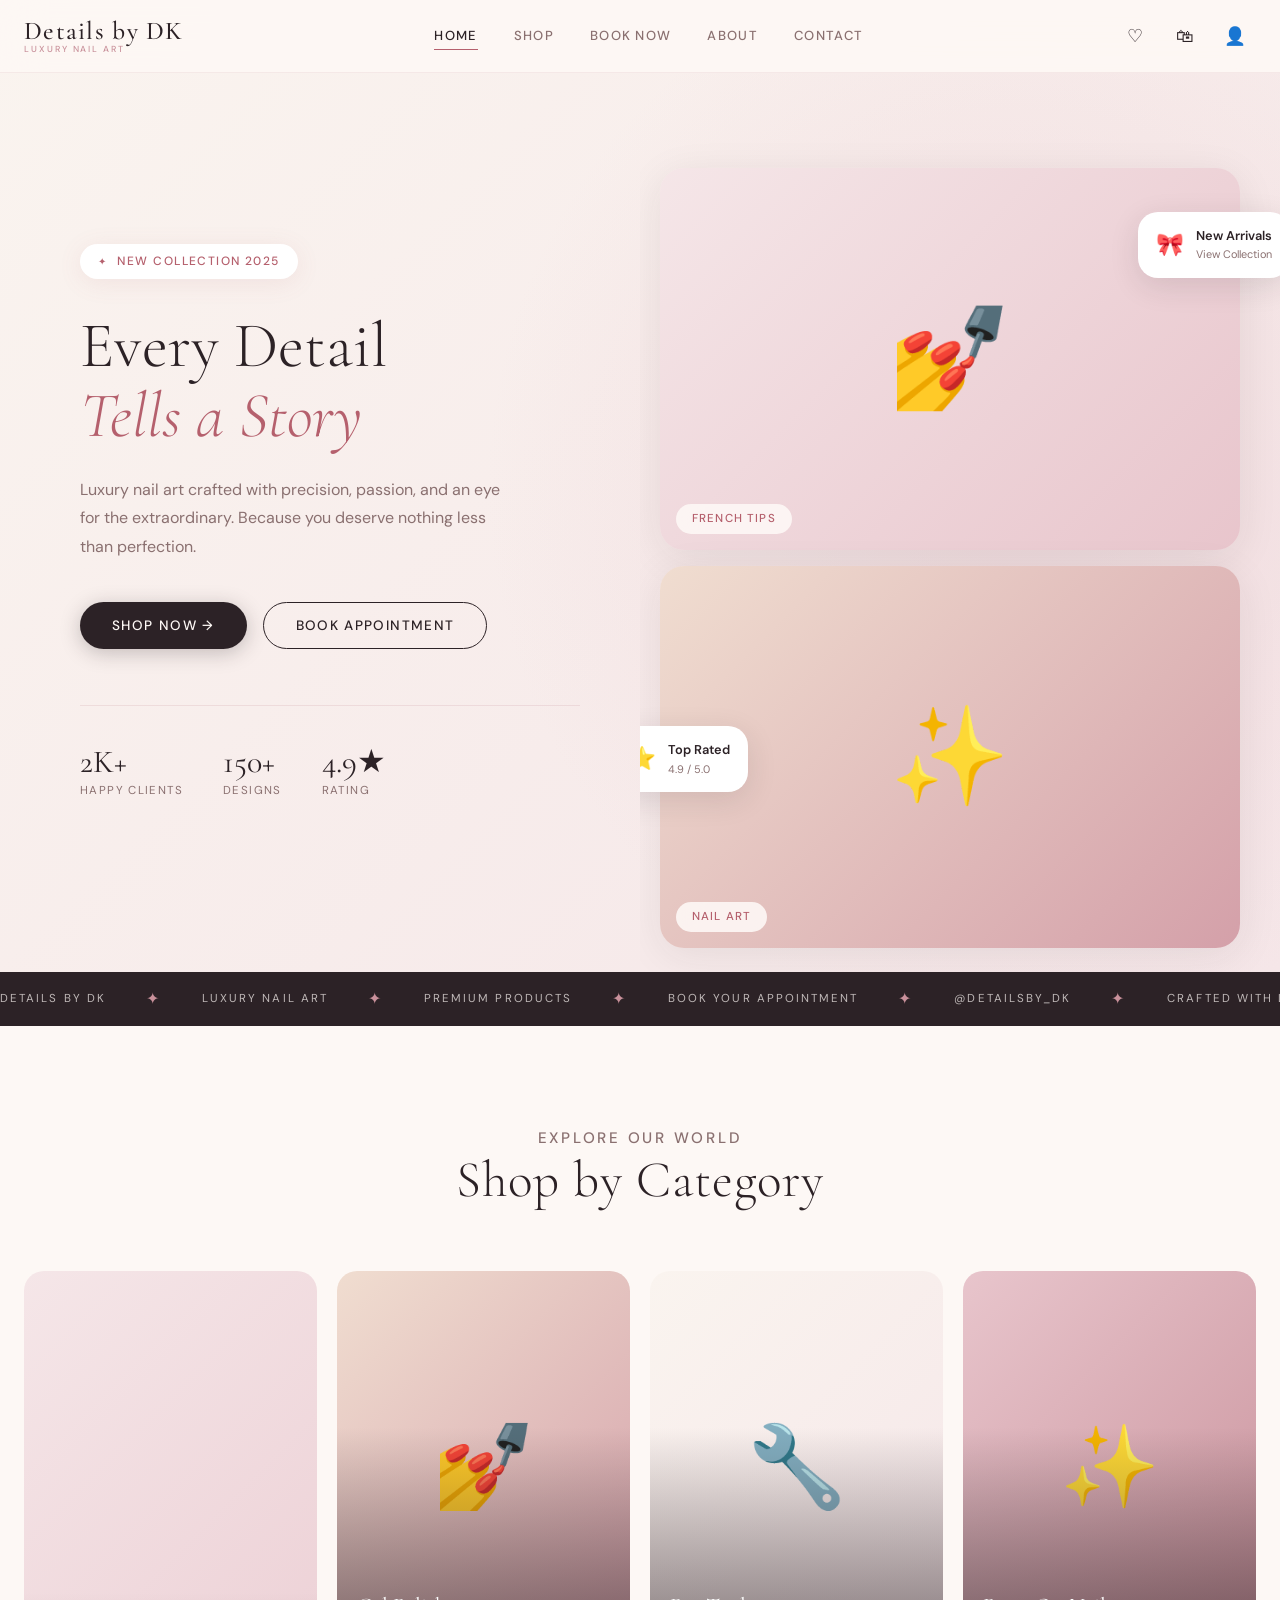
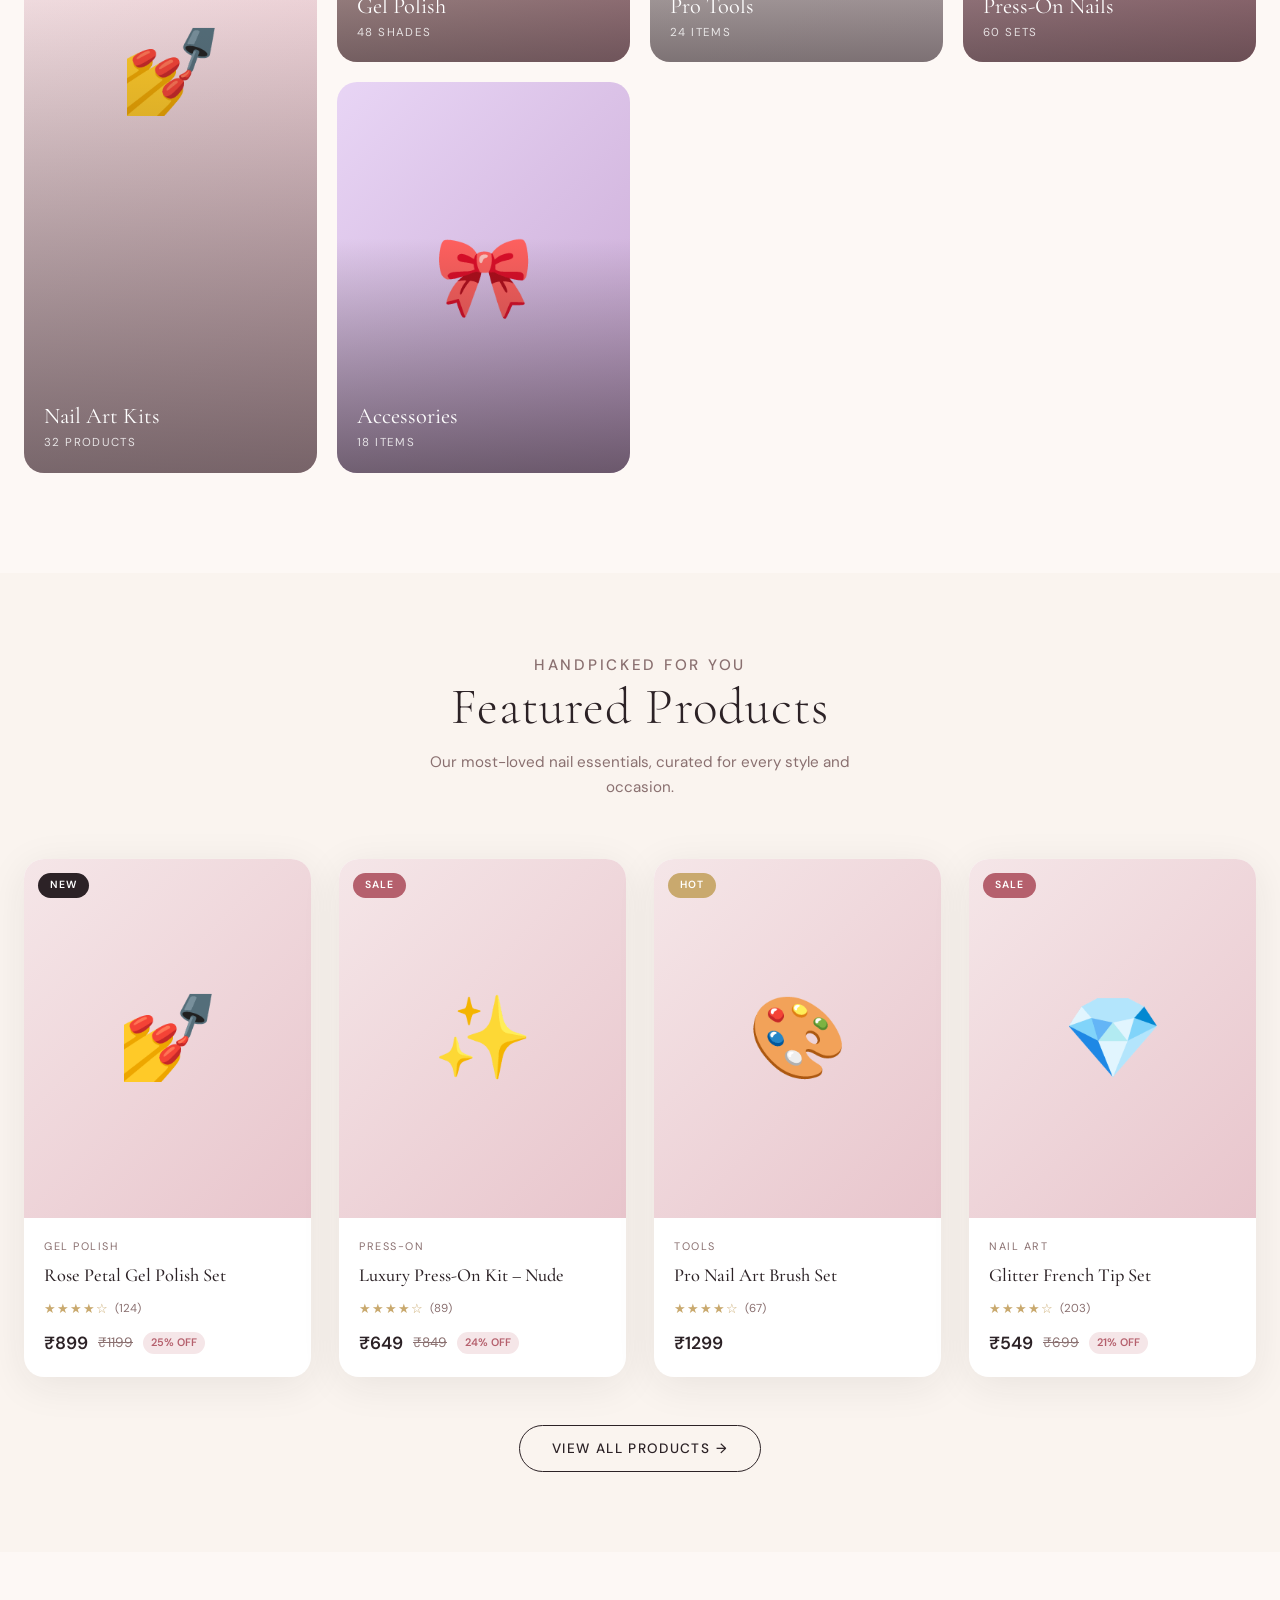
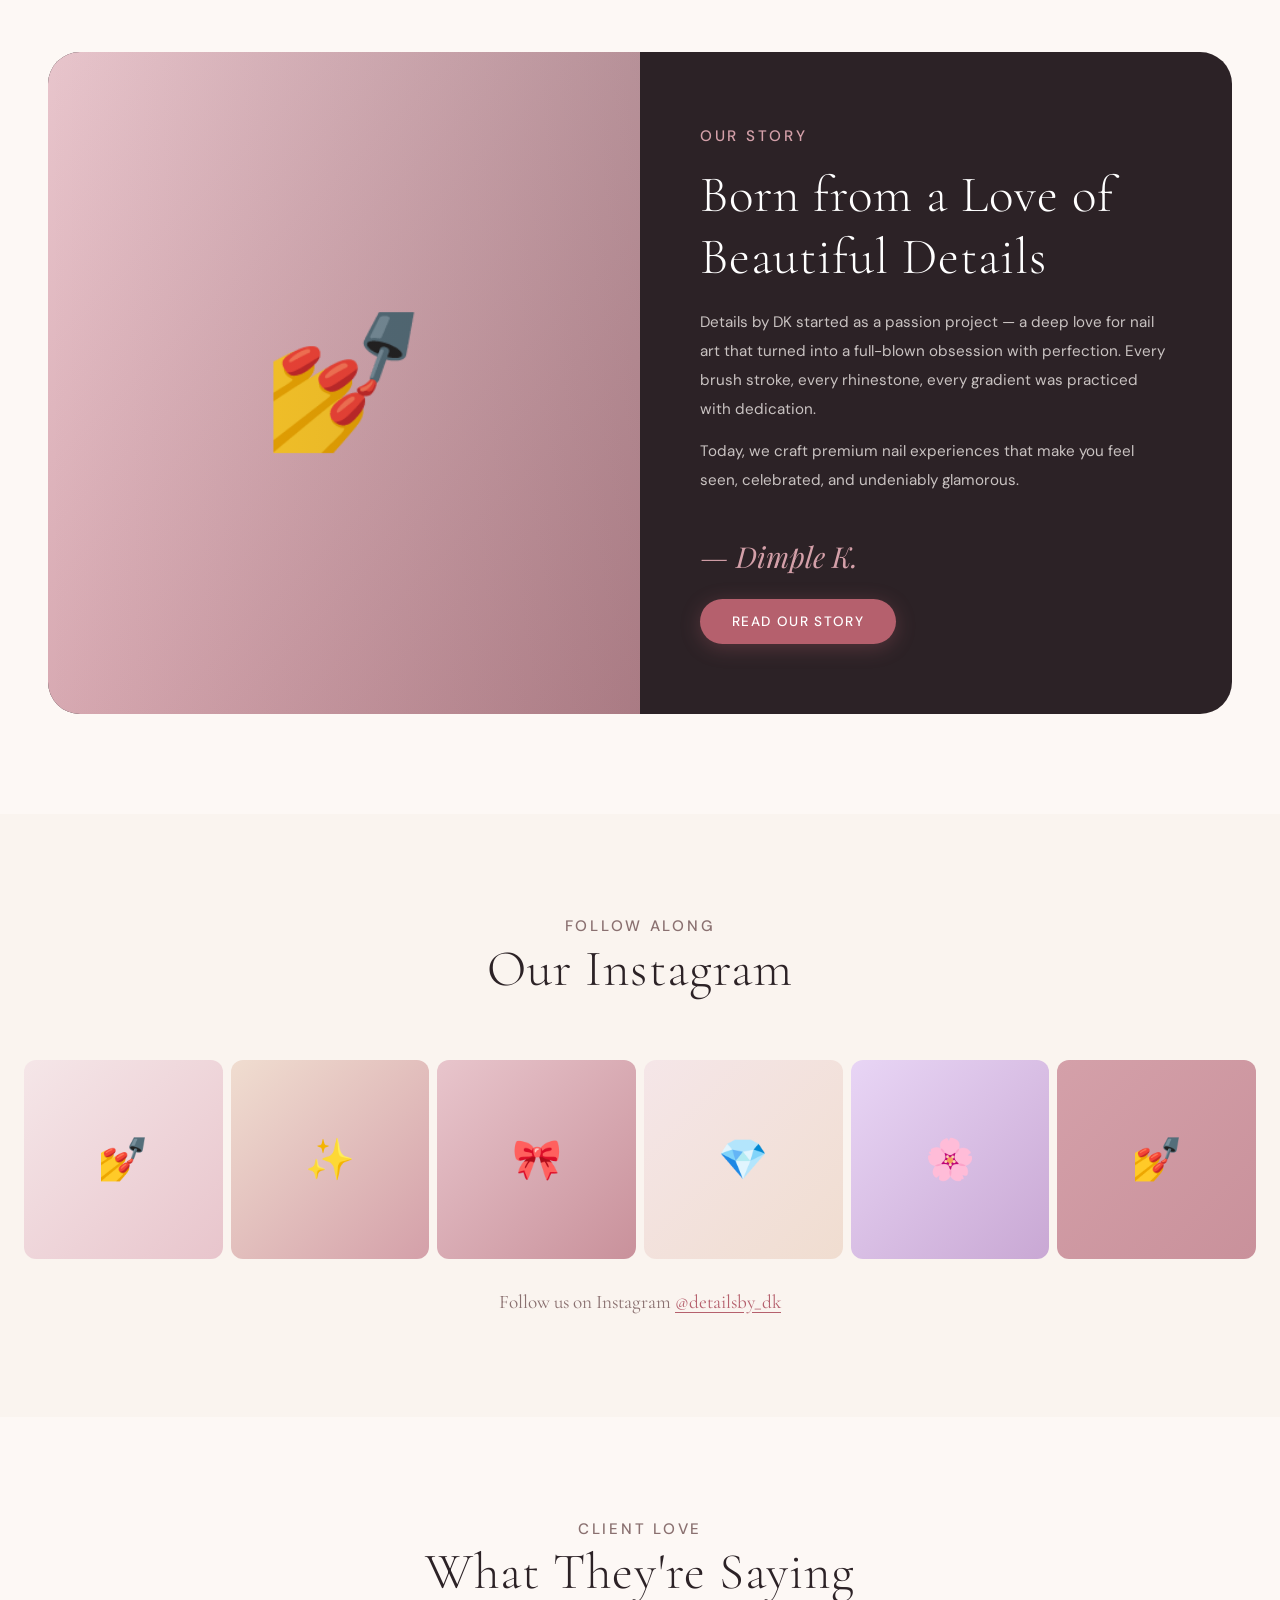
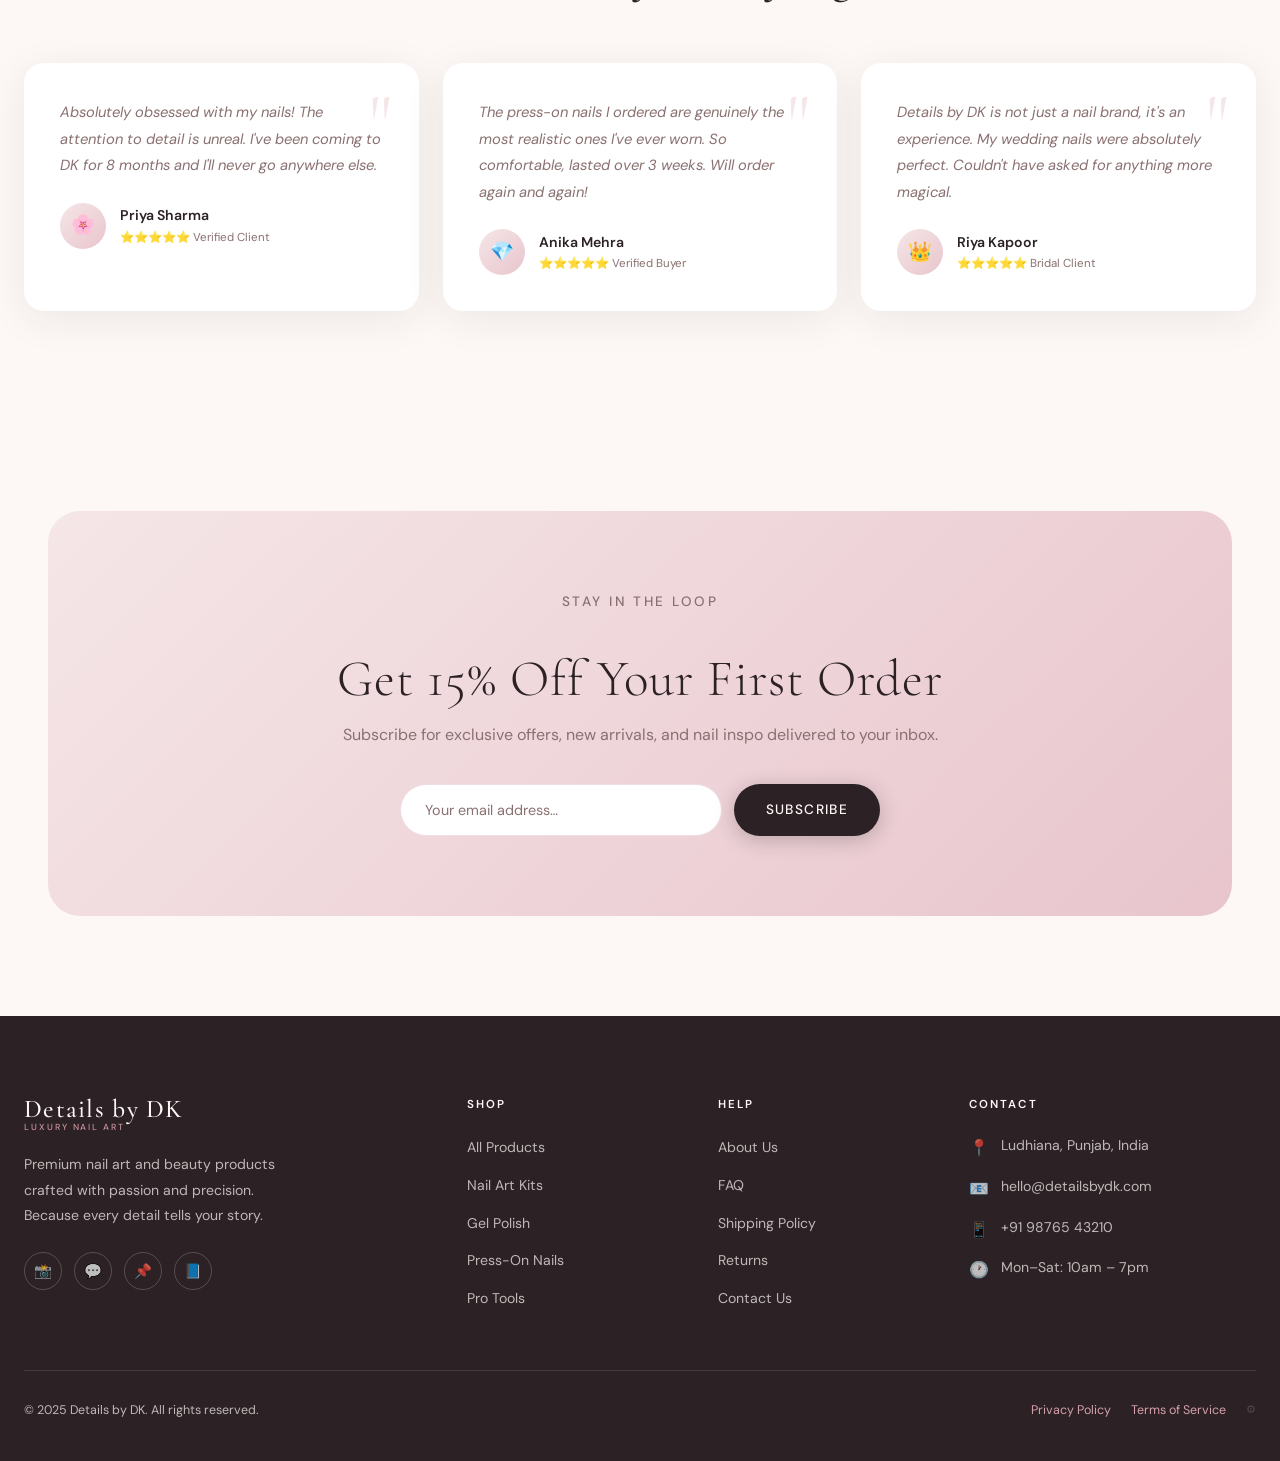
==== commit 7d891bb0: "Update index.html" ====
--- a/index.html
+++ b/index.html
@@ -8,7 +8,7 @@
 <link rel="preconnect" href="https://fonts.googleapis.com">
 <link rel="preconnect" href="https://fonts.gstatic.com" crossorigin>
 <link href="https://fonts.googleapis.com/css2?family=Cormorant+Garamond:ital,wght@0,300;0,400;0,500;0,600;1,300;1,400&family=DM+Sans:wght@300;400;500&family=Playfair+Display:ital,wght@0,400;1,400&display=swap" rel="stylesheet">
-<link rel="stylesheet" href="styles.css">
+<link rel="stylesheet" href="style.css">
 </head>
 <body>
 
@@ -921,4 +921,4 @@
 <script src="script.js"></script>
 
 </body>
-</html>+</html>
--- a/style.css
+++ b/style.css
@@ -0,0 +1,1098 @@
+/* ============================
+   CSS VARIABLES & RESET
+   ============================ */
+:root {
+  --blush: #f5e6e8;
+  --rose: #e8c5cc;
+  --mauve: #c9919b;
+  --dusty-pink: #d4a0a9;
+  --nude: #f0ddd0;
+  --warm-white: #fdf8f5;
+  --cream: #faf4ef;
+  --charcoal: #2c2226;
+  --muted: #8a7070;
+  --accent: #b5606d;
+  --gold: #c9a96e;
+  --soft-shadow: 0 4px 24px rgba(181,96,109,0.10);
+  --card-shadow: 0 8px 40px rgba(44,34,38,0.08);
+  --font-display: 'Cormorant Garamond', serif;
+  --font-accent: 'Playfair Display', serif;
+  --font-body: 'DM Sans', sans-serif;
+  --radius: 20px;
+  --radius-sm: 12px;
+  --transition: 0.35s cubic-bezier(0.4, 0, 0.2, 1);
+}
+
+*, *::before, *::after { box-sizing: border-box; margin: 0; padding: 0; }
+html { scroll-behavior: smooth; font-size: 16px; }
+body {
+  font-family: var(--font-body);
+  background: var(--warm-white);
+  color: var(--charcoal);
+  overflow-x: hidden;
+  line-height: 1.6;
+}
+img { max-width: 100%; display: block; }
+a { text-decoration: none; color: inherit; }
+button { cursor: pointer; font-family: var(--font-body); border: none; outline: none; }
+ul { list-style: none; }
+
+/* ============================
+   UTILITIES
+   ============================ */
+.container { max-width: 1280px; margin: 0 auto; padding: 0 24px; }
+.section-title {
+  font-family: var(--font-display);
+  font-size: clamp(2rem, 4vw, 3.2rem);
+  font-weight: 300;
+  letter-spacing: 0.02em;
+  color: var(--charcoal);
+  line-height: 1.2;
+}
+.section-subtitle {
+  font-size: 0.85rem;
+  letter-spacing: 0.18em;
+  text-transform: uppercase;
+  color: var(--mauve);
+  font-weight: 500;
+  margin-bottom: 12px;
+}
+.btn {
+  display: inline-flex; align-items: center; gap: 8px;
+  padding: 14px 32px;
+  border-radius: 50px;
+  font-size: 0.85rem;
+  font-weight: 500;
+  letter-spacing: 0.1em;
+  text-transform: uppercase;
+  transition: var(--transition);
+  position: relative; overflow: hidden;
+}
+.btn-primary {
+  background: var(--charcoal);
+  color: var(--warm-white);
+  box-shadow: 0 4px 20px rgba(44,34,38,0.25);
+}
+.btn-primary:hover { background: var(--accent); transform: translateY(-2px); box-shadow: 0 8px 30px rgba(181,96,109,0.35); }
+.btn-outline {
+  background: transparent;
+  color: var(--charcoal);
+  border: 1.5px solid var(--charcoal);
+}
+.btn-outline:hover { background: var(--charcoal); color: var(--warm-white); transform: translateY(-2px); }
+.btn-rose {
+  background: var(--accent);
+  color: white;
+  box-shadow: 0 4px 20px rgba(181,96,109,0.30);
+}
+.btn-rose:hover { background: var(--mauve); transform: translateY(-2px); }
+
+/* PAGE SYSTEM */
+.page { display: none; }
+.page.active { display: block; }
+
+/* ============================
+   TOAST NOTIFICATION
+   ============================ */
+#toast-container {
+  position: fixed; bottom: 30px; right: 30px;
+  z-index: 9999; display: flex; flex-direction: column; gap: 10px;
+}
+.toast {
+  background: var(--charcoal); color: white;
+  padding: 14px 22px; border-radius: var(--radius-sm);
+  font-size: 0.85rem; font-weight: 400;
+  display: flex; align-items: center; gap: 10px;
+  box-shadow: var(--card-shadow);
+  animation: slideInToast 0.4s cubic-bezier(0.4,0,0.2,1);
+  max-width: 320px;
+}
+.toast.success { border-left: 4px solid #7dc98f; }
+.toast.info { border-left: 4px solid var(--mauve); }
+.toast.error { border-left: 4px solid #e07070; }
+@keyframes slideInToast { from { opacity:0; transform:translateX(40px); } to { opacity:1; transform:translateX(0); } }
+
+/* ============================
+   HEADER / NAV
+   ============================ */
+header {
+  position: fixed; top: 0; left: 0; right: 0; z-index: 1000;
+  background: rgba(253,248,245,0.92);
+  backdrop-filter: blur(20px) saturate(1.5);
+  border-bottom: 1px solid rgba(201,145,155,0.15);
+  transition: box-shadow var(--transition);
+}
+header.scrolled { box-shadow: 0 4px 30px rgba(44,34,38,0.08); }
+nav { display: flex; align-items: center; justify-content: space-between; height: 72px; }
+.logo {
+  font-family: var(--font-display);
+  font-size: 1.6rem;
+  font-weight: 500;
+  letter-spacing: 0.05em;
+  color: var(--charcoal);
+  display: flex; flex-direction: column; line-height: 1;
+}
+.logo span { font-size: 0.55rem; letter-spacing: 0.22em; text-transform: uppercase; color: var(--mauve); font-family: var(--font-body); margin-top: 2px; }
+.nav-links { display: flex; gap: 36px; align-items: center; }
+.nav-links a {
+  font-size: 0.82rem; letter-spacing: 0.1em; text-transform: uppercase; font-weight: 500;
+  color: var(--muted); transition: color var(--transition); position: relative; padding-bottom: 2px;
+  cursor: pointer;
+}
+.nav-links a::after {
+  content: ''; position: absolute; bottom: -2px; left: 0; right: 0; height: 1px;
+  background: var(--accent); transform: scaleX(0); transform-origin: right;
+  transition: transform var(--transition);
+}
+.nav-links a:hover, .nav-links a.active { color: var(--charcoal); }
+.nav-links a:hover::after, .nav-links a.active::after { transform: scaleX(1); transform-origin: left; }
+.nav-actions { display: flex; align-items: center; gap: 8px; }
+.nav-icon-btn {
+  width: 42px; height: 42px; border-radius: 50%;
+  background: transparent; display: flex; align-items: center; justify-content: center;
+  transition: var(--transition); position: relative; color: var(--charcoal);
+  font-size: 1.1rem;
+}
+.nav-icon-btn:hover { background: var(--blush); color: var(--accent); }
+.badge {
+  position: absolute; top: 4px; right: 4px;
+  width: 17px; height: 17px; border-radius: 50%;
+  background: var(--accent); color: white;
+  font-size: 0.6rem; font-weight: 700;
+  display: flex; align-items: center; justify-content: center;
+  border: 2px solid var(--warm-white);
+}
+.hamburger { display: none; flex-direction: column; gap: 5px; background: none; padding: 8px; }
+.hamburger span { display: block; width: 22px; height: 1.5px; background: var(--charcoal); transition: var(--transition); border-radius: 2px; }
+.mobile-nav {
+  display: none; position: fixed; top: 72px; left: 0; right: 0;
+  background: rgba(253,248,245,0.98); backdrop-filter: blur(20px);
+  border-bottom: 1px solid rgba(201,145,155,0.15);
+  padding: 24px; z-index: 999;
+  flex-direction: column; gap: 20px;
+  animation: slideDown 0.3s ease;
+}
+.mobile-nav.open { display: flex; }
+.mobile-nav-link {
+  font-size: 1rem; font-weight: 500; letter-spacing: 0.08em;
+  color: var(--charcoal); text-transform: uppercase;
+  padding: 10px 0; border-bottom: 1px solid rgba(201,145,155,0.2);
+  background: none; text-align: left; width: 100%;
+  cursor: pointer; transition: color var(--transition);
+}
+.mobile-nav-link:hover { color: var(--accent); }
+@keyframes slideDown { from { opacity:0; transform:translateY(-10px); } to { opacity:1; transform:translateY(0); } }
+
+/* ============================
+   HOME PAGE – HERO
+   ============================ */
+.hero {
+  min-height: 100vh;
+  display: grid; grid-template-columns: 1fr 1fr;
+  align-items: center; padding-top: 72px;
+  background: linear-gradient(135deg, var(--cream) 0%, var(--blush) 100%);
+  overflow: hidden; position: relative;
+}
+.hero::before {
+  content: ''; position: absolute; inset: 0;
+  background: radial-gradient(ellipse 60% 80% at 80% 50%, rgba(232,197,204,0.4) 0%, transparent 70%);
+  pointer-events: none;
+}
+.hero-content { padding: 80px 60px 80px 80px; position: relative; z-index: 1; }
+.hero-tag {
+  display: inline-flex; align-items: center; gap: 10px;
+  background: white; border-radius: 50px;
+  padding: 8px 18px; margin-bottom: 32px;
+  box-shadow: var(--soft-shadow);
+  font-size: 0.75rem; letter-spacing: 0.12em; text-transform: uppercase;
+  color: var(--accent); font-weight: 500;
+}
+.hero-tag::before { content: '✦'; font-size: 0.6rem; }
+.hero h1 {
+  font-family: var(--font-display);
+  font-size: clamp(3rem, 5vw, 5rem);
+  font-weight: 300; line-height: 1.1;
+  color: var(--charcoal); margin-bottom: 24px;
+}
+.hero h1 em { font-style: italic; color: var(--accent); }
+.hero p {
+  font-size: 1rem; color: var(--muted); line-height: 1.8;
+  max-width: 440px; margin-bottom: 40px;
+}
+.hero-cta { display: flex; gap: 16px; flex-wrap: wrap; }
+.hero-stats {
+  display: flex; gap: 40px; margin-top: 56px;
+  padding-top: 40px; border-top: 1px solid rgba(201,145,155,0.2);
+}
+.stat-item { display: flex; flex-direction: column; }
+.stat-num {
+  font-family: var(--font-display); font-size: 2rem; font-weight: 400;
+  color: var(--charcoal); line-height: 1;
+}
+.stat-label { font-size: 0.72rem; letter-spacing: 0.12em; text-transform: uppercase; color: var(--muted); margin-top: 4px; }
+
+.hero-visual {
+  height: 100vh; position: relative; overflow: hidden;
+  display: grid; grid-template-rows: 1fr 1fr; gap: 16px;
+  padding: 24px 40px 24px 20px; padding-top: calc(72px + 24px);
+}
+.hero-img-card {
+  border-radius: 24px; overflow: hidden; position: relative;
+  box-shadow: var(--card-shadow);
+  transition: transform 0.5s ease;
+}
+.hero-img-card:hover { transform: scale(1.01); }
+.hero-img-card img { width: 100%; height: 100%; object-fit: cover; }
+.hero-img-card .img-tag {
+  position: absolute; bottom: 16px; left: 16px;
+  background: rgba(253,248,245,0.9); backdrop-filter: blur(12px);
+  border-radius: 50px; padding: 6px 16px;
+  font-size: 0.72rem; letter-spacing: 0.1em; text-transform: uppercase; color: var(--accent); font-weight: 500;
+}
+.hero-img-card:first-child { grid-row: 1; border-radius: 24px 24px 24px 24px; }
+.hero-img-card:last-child { grid-row: 2; }
+
+/* Floating badge */
+.float-badge {
+  position: absolute; z-index: 10;
+  background: white; border-radius: 20px; padding: 14px 18px;
+  box-shadow: 0 8px 30px rgba(44,34,38,0.12);
+  display: flex; align-items: center; gap: 12px;
+  animation: floatBob 4s ease-in-out infinite;
+}
+.float-badge-1 { bottom: 180px; left: -30px; }
+.float-badge-2 { top: 140px; right: -10px; }
+.float-badge .badge-icon { font-size: 1.4rem; }
+.float-badge .badge-text { display: flex; flex-direction: column; }
+.float-badge .badge-text strong { font-size: 0.8rem; font-weight: 600; color: var(--charcoal); }
+.float-badge .badge-text span { font-size: 0.68rem; color: var(--muted); }
+@keyframes floatBob { 0%,100% { transform: translateY(0); } 50% { transform: translateY(-8px); } }
+
+/* ============================
+   MARQUEE STRIP
+   ============================ */
+.marquee-strip {
+  background: var(--charcoal); padding: 14px 0; overflow: hidden;
+  display: flex; gap: 0;
+}
+.marquee-track {
+  display: flex; gap: 40px; align-items: center;
+  animation: marquee 25s linear infinite; white-space: nowrap; width: max-content;
+}
+.marquee-track span {
+  font-size: 0.72rem; letter-spacing: 0.18em; text-transform: uppercase;
+  color: rgba(253,248,245,0.7); font-weight: 400;
+}
+.marquee-track .dot { color: var(--mauve); font-size: 1rem; }
+@keyframes marquee { from { transform: translateX(0); } to { transform: translateX(-50%); } }
+
+/* ============================
+   FEATURED PRODUCTS
+   ============================ */
+.section { padding: 100px 0; }
+.section-header { text-align: center; margin-bottom: 60px; }
+.section-header .section-title { margin-bottom: 12px; }
+.section-header p { color: var(--muted); max-width: 480px; margin: 0 auto; font-size: 0.95rem; }
+
+.products-grid {
+  display: grid; grid-template-columns: repeat(auto-fill, minmax(280px, 1fr));
+  gap: 28px;
+}
+.product-card {
+  background: white; border-radius: var(--radius);
+  overflow: hidden; box-shadow: var(--card-shadow);
+  transition: transform var(--transition), box-shadow var(--transition);
+  position: relative;
+}
+.product-card:hover { transform: translateY(-6px); box-shadow: 0 16px 60px rgba(44,34,38,0.12); }
+.product-img {
+  position: relative; overflow: hidden;
+  aspect-ratio: 4/5; background: var(--blush);
+}
+.product-img img { width: 100%; height: 100%; object-fit: cover; transition: transform 0.6s ease; }
+.product-card:hover .product-img img { transform: scale(1.06); }
+.product-badges {
+  position: absolute; top: 14px; left: 14px; display: flex; flex-direction: column; gap: 6px;
+}
+.badge-tag {
+  display: inline-block; padding: 4px 12px; border-radius: 50px;
+  font-size: 0.65rem; font-weight: 600; letter-spacing: 0.1em; text-transform: uppercase;
+}
+.badge-new { background: var(--charcoal); color: white; }
+.badge-sale { background: var(--accent); color: white; }
+.badge-hot { background: var(--gold); color: white; }
+
+.product-actions {
+  position: absolute; bottom: 16px; left: 50%; transform: translateX(-50%);
+  display: flex; gap: 8px;
+  opacity: 0; transition: opacity var(--transition), transform var(--transition);
+  transform: translate(-50%, 10px); white-space: nowrap;
+}
+.product-card:hover .product-actions { opacity: 1; transform: translate(-50%, 0); }
+.product-action-btn {
+  padding: 10px 18px; border-radius: 50px;
+  font-size: 0.72rem; font-weight: 600; letter-spacing: 0.08em; text-transform: uppercase;
+  transition: var(--transition); display: flex; align-items: center; gap: 6px;
+}
+.add-cart-btn { background: var(--charcoal); color: white; }
+.add-cart-btn:hover { background: var(--accent); }
+.wishlist-btn { background: white; color: var(--charcoal); width: 40px; height: 40px; padding: 0; justify-content: center; font-size: 1rem; }
+.wishlist-btn:hover { background: var(--blush); color: var(--accent); }
+.wishlist-btn.active { background: var(--blush); color: var(--accent); }
+
+.product-info { padding: 20px; }
+.product-category { font-size: 0.68rem; letter-spacing: 0.14em; text-transform: uppercase; color: var(--muted); margin-bottom: 6px; }
+.product-name { font-family: var(--font-display); font-size: 1.15rem; font-weight: 500; color: var(--charcoal); margin-bottom: 8px; }
+.product-rating { display: flex; align-items: center; gap: 6px; margin-bottom: 10px; }
+.stars { color: var(--gold); font-size: 0.8rem; letter-spacing: 1px; }
+.rating-count { font-size: 0.72rem; color: var(--muted); }
+.product-price { display: flex; align-items: center; gap: 10px; }
+.price { font-size: 1.1rem; font-weight: 600; color: var(--charcoal); }
+.price-old { font-size: 0.85rem; color: var(--muted); text-decoration: line-through; }
+.price-save { font-size: 0.68rem; background: var(--blush); color: var(--accent); padding: 2px 8px; border-radius: 20px; font-weight: 600; }
+
+/* ============================
+   CATEGORIES SECTION
+   ============================ */
+.categories-grid {
+  display: grid; grid-template-columns: repeat(4, 1fr);
+  gap: 20px;
+}
+.cat-card {
+  border-radius: var(--radius); overflow: hidden;
+  aspect-ratio: 3/4; position: relative; cursor: pointer;
+  transition: transform var(--transition);
+}
+.cat-card:hover { transform: scale(1.02); }
+.cat-card:first-child { grid-row: span 2; aspect-ratio: auto; }
+.cat-bg {
+  position: absolute; inset: 0;
+  display: flex; align-items: center; justify-content: center;
+  font-size: 5rem;
+}
+.cat-card-1 .cat-bg { background: linear-gradient(135deg, var(--blush), var(--rose)); }
+.cat-card-2 .cat-bg { background: linear-gradient(135deg, var(--nude), var(--dusty-pink)); }
+.cat-card-3 .cat-bg { background: linear-gradient(135deg, var(--cream), var(--blush)); }
+.cat-card-4 .cat-bg { background: linear-gradient(135deg, var(--rose), var(--mauve)); }
+.cat-card-5 .cat-bg { background: linear-gradient(135deg, #e8d5f5, #c9a8d4); }
+.cat-overlay {
+  position: absolute; inset: 0;
+  background: linear-gradient(to top, rgba(44,34,38,0.6) 0%, transparent 60%);
+}
+.cat-content { position: absolute; bottom: 20px; left: 20px; right: 20px; color: white; }
+.cat-name { font-family: var(--font-display); font-size: 1.4rem; font-weight: 400; }
+.cat-count { font-size: 0.72rem; letter-spacing: 0.12em; text-transform: uppercase; opacity: 0.8; }
+
+/* ============================
+   ABOUT SNIPPET / BRAND STORY
+   ============================ */
+.brand-story {
+  background: var(--charcoal);
+  border-radius: 32px; overflow: hidden;
+  display: grid; grid-template-columns: 1fr 1fr;
+  margin: 0 24px;
+}
+.brand-story-img {
+  position: relative; min-height: 500px;
+  background: linear-gradient(135deg, var(--rose), var(--mauve));
+  display: flex; align-items: center; justify-content: center;
+  font-size: 8rem; overflow: hidden;
+}
+.brand-story-img::after {
+  content: ''; position: absolute; inset: 0;
+  background: linear-gradient(to right, transparent, rgba(44,34,38,0.2));
+}
+.brand-story-content {
+  padding: 70px 60px;
+  display: flex; flex-direction: column; justify-content: center;
+}
+.brand-story-content .section-subtitle { color: var(--dusty-pink); }
+.brand-story-content .section-title { color: white; margin-bottom: 20px; }
+.brand-story-content p { color: rgba(253,248,245,0.75); line-height: 1.9; margin-bottom: 14px; font-size: 0.95rem; }
+.brand-story-content .btn-rose { margin-top: 20px; align-self: flex-start; }
+.signature {
+  font-family: var(--font-accent); font-style: italic;
+  font-size: 1.8rem; color: var(--dusty-pink);
+  margin-top: 24px;
+}
+
+/* ============================
+   INSTAGRAM FEED
+   ============================ */
+.insta-grid {
+  display: grid; grid-template-columns: repeat(6, 1fr); gap: 8px;
+}
+.insta-item {
+  aspect-ratio: 1; border-radius: 12px; overflow: hidden;
+  position: relative; background: var(--blush);
+  cursor: pointer;
+}
+.insta-item .insta-emoji {
+  position: absolute; inset: 0; display: flex;
+  align-items: center; justify-content: center; font-size: 2.5rem;
+}
+.insta-overlay {
+  position: absolute; inset: 0;
+  background: rgba(181,96,109,0.7);
+  display: flex; align-items: center; justify-content: center;
+  opacity: 0; transition: opacity var(--transition);
+}
+.insta-item:hover .insta-overlay { opacity: 1; }
+.insta-overlay span { color: white; font-size: 0.72rem; letter-spacing: 0.1em; text-transform: uppercase; font-weight: 600; }
+.insta-handle {
+  text-align: center; margin-top: 28px;
+  font-family: var(--font-display); font-size: 1.2rem;
+  color: var(--muted);
+}
+.insta-handle a { color: var(--accent); text-decoration: underline; text-underline-offset: 4px; }
+
+/* ============================
+   TESTIMONIALS
+   ============================ */
+.testimonials-bg { background: var(--cream); }
+.testimonials-grid { display: grid; grid-template-columns: repeat(3, 1fr); gap: 24px; }
+.testimonial-card {
+  background: white; border-radius: var(--radius);
+  padding: 36px; box-shadow: var(--card-shadow);
+  position: relative; transition: transform var(--transition);
+}
+.testimonial-card:hover { transform: translateY(-4px); }
+.testimonial-card::before {
+  content: '"'; font-family: var(--font-display);
+  position: absolute; top: 20px; right: 28px;
+  font-size: 5rem; color: var(--blush); line-height: 1; font-weight: 300;
+}
+.testimonial-text { font-size: 0.92rem; line-height: 1.8; color: var(--muted); margin-bottom: 24px; font-style: italic; }
+.testimonial-author { display: flex; align-items: center; gap: 14px; }
+.author-avatar {
+  width: 46px; height: 46px; border-radius: 50%;
+  background: linear-gradient(135deg, var(--blush), var(--rose));
+  display: flex; align-items: center; justify-content: center; font-size: 1.2rem;
+  flex-shrink: 0;
+}
+.author-name { font-weight: 600; font-size: 0.88rem; color: var(--charcoal); }
+.author-label { font-size: 0.72rem; color: var(--muted); margin-top: 2px; }
+
+/* ============================
+   NEWSLETTER
+   ============================ */
+.newsletter-section {
+  background: linear-gradient(135deg, var(--blush), var(--rose));
+  border-radius: 32px; margin: 0 24px;
+  padding: 80px 60px; text-align: center;
+}
+.newsletter-section .section-title { margin-bottom: 12px; }
+.newsletter-section p { color: var(--muted); margin-bottom: 36px; }
+.newsletter-form { display: flex; gap: 12px; max-width: 480px; margin: 0 auto; }
+.newsletter-form input {
+  flex: 1; padding: 16px 24px; border-radius: 50px;
+  border: 1.5px solid rgba(201,145,155,0.3); background: white;
+  font-family: var(--font-body); font-size: 0.9rem; color: var(--charcoal);
+  outline: none; transition: border-color var(--transition);
+}
+.newsletter-form input:focus { border-color: var(--accent); }
+.newsletter-form input::placeholder { color: var(--muted); }
+
+/* ============================
+   FOOTER
+   ============================ */
+footer {
+  background: var(--charcoal); color: rgba(253,248,245,0.7);
+  padding: 80px 0 40px;
+}
+.footer-grid {
+  display: grid; grid-template-columns: 2fr 1fr 1fr 1.5fr; gap: 60px;
+  margin-bottom: 60px;
+}
+.footer-brand .logo { color: var(--warm-white); margin-bottom: 20px; }
+.footer-brand p { font-size: 0.88rem; line-height: 1.8; max-width: 280px; }
+.footer-social { display: flex; gap: 12px; margin-top: 24px; }
+.social-link {
+  width: 38px; height: 38px; border-radius: 50%;
+  border: 1px solid rgba(253,248,245,0.2);
+  display: flex; align-items: center; justify-content: center; font-size: 0.9rem;
+  transition: var(--transition); color: rgba(253,248,245,0.7);
+}
+.social-link:hover { background: var(--accent); border-color: var(--accent); color: white; }
+.footer-col h4 {
+  font-size: 0.72rem; letter-spacing: 0.18em; text-transform: uppercase;
+  color: var(--warm-white); font-weight: 600; margin-bottom: 20px;
+}
+.footer-col ul { display: flex; flex-direction: column; gap: 12px; }
+.footer-col ul li a { font-size: 0.88rem; transition: color var(--transition); }
+.footer-col ul li a:hover { color: var(--dusty-pink); }
+.footer-contact { display: flex; flex-direction: column; gap: 14px; }
+.contact-item { display: flex; align-items: flex-start; gap: 12px; font-size: 0.88rem; }
+.contact-item .icon { font-size: 1rem; margin-top: 1px; flex-shrink: 0; }
+.footer-bottom {
+  padding-top: 30px; border-top: 1px solid rgba(253,248,245,0.1);
+  display: flex; align-items: center; justify-content: space-between;
+  font-size: 0.78rem;
+}
+.footer-bottom a { color: var(--dusty-pink); }
+
+/* ============================
+   SHOP PAGE
+   ============================ */
+.page-header {
+  background: linear-gradient(135deg, var(--cream), var(--blush));
+  padding: 140px 0 60px; text-align: center;
+}
+.page-header .section-title { margin-bottom: 10px; }
+.page-header p { color: var(--muted); font-size: 0.95rem; }
+.shop-layout { display: grid; grid-template-columns: 260px 1fr; gap: 40px; padding: 60px 0; }
+.shop-sidebar { position: sticky; top: 100px; height: fit-content; }
+.filter-group { background: white; border-radius: var(--radius-sm); padding: 24px; margin-bottom: 16px; box-shadow: var(--soft-shadow); }
+.filter-title { font-size: 0.72rem; letter-spacing: 0.15em; text-transform: uppercase; font-weight: 600; color: var(--charcoal); margin-bottom: 16px; }
+.filter-options { display: flex; flex-direction: column; gap: 10px; }
+.filter-option { display: flex; align-items: center; gap: 10px; cursor: pointer; }
+.filter-option input[type="checkbox"] {
+  appearance: none; -webkit-appearance: none;
+  width: 18px; height: 18px; border: 1.5px solid var(--rose); border-radius: 4px;
+  position: relative; cursor: pointer; flex-shrink: 0; transition: var(--transition);
+}
+.filter-option input[type="checkbox"]:checked { background: var(--accent); border-color: var(--accent); }
+.filter-option input[type="checkbox"]:checked::after {
+  content: '✓'; position: absolute; inset: 0;
+  display: flex; align-items: center; justify-content: center;
+  color: white; font-size: 0.7rem; font-weight: 700;
+}
+.filter-option label { font-size: 0.88rem; color: var(--muted); cursor: pointer; }
+.filter-option label:hover { color: var(--charcoal); }
+.shop-toolbar {
+  display: flex; align-items: center; justify-content: space-between;
+  margin-bottom: 28px; flex-wrap: wrap; gap: 12px;
+}
+.toolbar-left { display: flex; gap: 10px; flex-wrap: wrap; }
+.filter-pill {
+  padding: 8px 18px; border-radius: 50px; font-size: 0.78rem;
+  border: 1.5px solid var(--rose); background: transparent; color: var(--muted);
+  transition: var(--transition); cursor: pointer; font-family: var(--font-body);
+}
+.filter-pill.active, .filter-pill:hover { background: var(--charcoal); color: white; border-color: var(--charcoal); }
+.sort-select {
+  padding: 10px 16px; border-radius: 50px; font-size: 0.82rem;
+  border: 1.5px solid var(--rose); background: white; color: var(--charcoal);
+  font-family: var(--font-body); cursor: pointer; outline: none;
+}
+.results-count { font-size: 0.82rem; color: var(--muted); }
+.price-range { display: flex; gap: 10px; align-items: center; }
+.price-range input[type="range"] {
+  flex: 1; accent-color: var(--accent);
+}
+
+/* ============================
+   PRODUCT DETAIL PAGE
+   ============================ */
+.product-detail-layout {
+  display: grid; grid-template-columns: 1fr 1fr; gap: 80px;
+  padding: 120px 0 80px; align-items: start;
+}
+.product-gallery { position: sticky; top: 100px; }
+.main-img {
+  border-radius: var(--radius); overflow: hidden;
+  aspect-ratio: 4/5; background: var(--blush); margin-bottom: 12px;
+  display: flex; align-items: center; justify-content: center; font-size: 8rem;
+  box-shadow: var(--card-shadow);
+}
+.thumb-row { display: flex; gap: 10px; }
+.thumb {
+  width: 80px; height: 80px; border-radius: 10px; overflow: hidden;
+  background: var(--blush); cursor: pointer; border: 2px solid transparent;
+  display: flex; align-items: center; justify-content: center; font-size: 1.8rem;
+  transition: border-color var(--transition);
+}
+.thumb.active, .thumb:hover { border-color: var(--accent); }
+.product-detail-info { padding-top: 16px; }
+.product-detail-category { font-size: 0.72rem; letter-spacing: 0.14em; text-transform: uppercase; color: var(--mauve); margin-bottom: 10px; }
+.product-detail-name {
+  font-family: var(--font-display); font-size: 2.4rem; font-weight: 400;
+  color: var(--charcoal); line-height: 1.2; margin-bottom: 16px;
+}
+.product-detail-rating { display: flex; align-items: center; gap: 12px; margin-bottom: 24px; }
+.review-link { font-size: 0.82rem; color: var(--accent); text-decoration: underline; text-underline-offset: 3px; cursor: pointer; }
+.product-detail-price {
+  font-size: 2rem; font-weight: 600; color: var(--charcoal);
+  display: flex; align-items: center; gap: 14px; margin-bottom: 28px;
+}
+.detail-price-old { font-size: 1.1rem; color: var(--muted); font-weight: 400; text-decoration: line-through; }
+.detail-price-save {
+  font-size: 0.78rem; background: var(--blush); color: var(--accent);
+  padding: 4px 12px; border-radius: 20px; font-weight: 600;
+}
+.product-detail-desc { font-size: 0.92rem; color: var(--muted); line-height: 1.9; margin-bottom: 30px; }
+.divider { height: 1px; background: rgba(201,145,155,0.2); margin: 24px 0; }
+.option-label { font-size: 0.78rem; letter-spacing: 0.1em; text-transform: uppercase; font-weight: 600; color: var(--charcoal); margin-bottom: 12px; }
+.color-options { display: flex; gap: 10px; flex-wrap: wrap; margin-bottom: 24px; }
+.color-swatch {
+  width: 34px; height: 34px; border-radius: 50%; cursor: pointer;
+  border: 3px solid transparent; transition: all var(--transition);
+  position: relative;
+}
+.color-swatch.active, .color-swatch:hover {
+  transform: scale(1.15);
+  box-shadow: 0 0 0 2px white, 0 0 0 4px var(--accent);
+}
+.quantity-selector {
+  display: flex; align-items: center; gap: 0; border: 1.5px solid var(--rose);
+  border-radius: 50px; overflow: hidden; width: fit-content; margin-bottom: 24px;
+}
+.qty-btn {
+  width: 44px; height: 44px; background: transparent; font-size: 1.1rem;
+  color: var(--charcoal); display: flex; align-items: center; justify-content: center;
+  transition: background var(--transition);
+}
+.qty-btn:hover { background: var(--blush); }
+.qty-display {
+  padding: 0 20px; font-size: 0.95rem; font-weight: 600;
+  color: var(--charcoal); border-left: 1px solid var(--rose); border-right: 1px solid var(--rose);
+  min-width: 60px; text-align: center;
+}
+.add-to-cart-main {
+  width: 100%; padding: 18px; font-size: 0.88rem; font-weight: 600;
+  letter-spacing: 0.1em; text-transform: uppercase;
+  background: var(--charcoal); color: white; border-radius: 50px;
+  margin-bottom: 14px; transition: var(--transition); display: flex;
+  align-items: center; justify-content: center; gap: 10px;
+}
+.add-to-cart-main:hover { background: var(--accent); }
+.wishlist-full {
+  width: 100%; padding: 16px; font-size: 0.88rem; font-weight: 600;
+  letter-spacing: 0.1em; text-transform: uppercase;
+  background: transparent; color: var(--charcoal);
+  border: 1.5px solid var(--charcoal); border-radius: 50px;
+  transition: var(--transition); display: flex; align-items: center; justify-content: center; gap: 10px;
+}
+.wishlist-full:hover { background: var(--blush); border-color: var(--accent); color: var(--accent); }
+.product-features { margin-top: 24px; }
+.feature-item { display: flex; align-items: center; gap: 12px; padding: 10px 0; font-size: 0.88rem; color: var(--muted); border-bottom: 1px solid rgba(201,145,155,0.15); }
+.feature-item:last-child { border-bottom: none; }
+.feature-icon { font-size: 1.1rem; }
+
+/* ============================
+   CART PAGE
+   ============================ */
+.cart-layout { display: grid; grid-template-columns: 1fr 360px; gap: 40px; padding: 120px 0 80px; align-items: start; }
+.cart-items { display: flex; flex-direction: column; gap: 16px; }
+.cart-item {
+  background: white; border-radius: var(--radius-sm); padding: 20px;
+  display: grid; grid-template-columns: 90px 1fr auto; gap: 20px; align-items: center;
+  box-shadow: var(--soft-shadow); transition: var(--transition);
+}
+.cart-item:hover { box-shadow: var(--card-shadow); }
+.cart-item-img {
+  width: 90px; height: 90px; border-radius: 12px; overflow: hidden;
+  background: var(--blush); display: flex; align-items: center; justify-content: center; font-size: 2.5rem;
+  flex-shrink: 0;
+}
+.cart-item-name { font-family: var(--font-display); font-size: 1rem; font-weight: 500; color: var(--charcoal); margin-bottom: 4px; }
+.cart-item-variant { font-size: 0.75rem; color: var(--muted); margin-bottom: 12px; }
+.cart-qty-row { display: flex; align-items: center; gap: 12px; }
+.mini-qty { display: flex; align-items: center; gap: 0; border: 1px solid var(--rose); border-radius: 50px; }
+.mini-qty-btn { width: 32px; height: 32px; background: transparent; display: flex; align-items: center; justify-content: center; font-size: 0.9rem; transition: var(--transition); }
+.mini-qty-btn:hover { background: var(--blush); }
+.mini-qty-num { padding: 0 12px; font-size: 0.85rem; font-weight: 600; border-left: 1px solid var(--rose); border-right: 1px solid var(--rose); }
+.remove-item { font-size: 0.72rem; color: var(--muted); text-decoration: underline; cursor: pointer; background: none; transition: color var(--transition); }
+.remove-item:hover { color: var(--accent); }
+.cart-item-price { font-size: 1rem; font-weight: 700; color: var(--charcoal); text-align: right; }
+.cart-item-price small { display: block; font-size: 0.72rem; color: var(--muted); font-weight: 400; }
+.cart-summary { background: white; border-radius: var(--radius); padding: 32px; box-shadow: var(--card-shadow); position: sticky; top: 100px; }
+.summary-title { font-family: var(--font-display); font-size: 1.4rem; font-weight: 500; margin-bottom: 24px; }
+.summary-row { display: flex; justify-content: space-between; align-items: center; padding: 12px 0; font-size: 0.88rem; border-bottom: 1px solid rgba(201,145,155,0.15); }
+.summary-row:last-of-type { border-bottom: none; }
+.summary-row.total { font-size: 1.1rem; font-weight: 700; padding-top: 16px; color: var(--charcoal); }
+.coupon-row { display: flex; gap: 10px; margin: 20px 0; }
+.coupon-input {
+  flex: 1; padding: 12px 16px; border-radius: 50px;
+  border: 1.5px solid var(--rose); font-family: var(--font-body); font-size: 0.85rem;
+  outline: none; color: var(--charcoal);
+}
+.coupon-input:focus { border-color: var(--accent); }
+.coupon-btn {
+  padding: 12px 18px; border-radius: 50px; background: var(--blush);
+  color: var(--charcoal); font-size: 0.78rem; font-weight: 600;
+  letter-spacing: 0.08em; text-transform: uppercase; transition: var(--transition);
+}
+.coupon-btn:hover { background: var(--accent); color: white; }
+.checkout-btn {
+  width: 100%; padding: 18px; background: var(--charcoal); color: white;
+  border-radius: 50px; font-size: 0.85rem; font-weight: 700;
+  letter-spacing: 0.12em; text-transform: uppercase; margin-top: 12px;
+  transition: var(--transition); display: flex; align-items: center; justify-content: center; gap: 8px;
+}
+.checkout-btn:hover { background: var(--accent); transform: translateY(-2px); box-shadow: 0 8px 30px rgba(181,96,109,0.3); }
+.cart-empty { text-align: center; padding: 100px 0; }
+.cart-empty .empty-icon { font-size: 5rem; margin-bottom: 24px; }
+.cart-empty h3 { font-family: var(--font-display); font-size: 1.8rem; font-weight: 400; margin-bottom: 10px; }
+.cart-empty p { color: var(--muted); margin-bottom: 30px; }
+.empty-state { text-align: center; padding: 80px 0; }
+.empty-state .empty-icon { font-size: 4rem; margin-bottom: 20px; }
+
+/* ============================
+   WISHLIST PAGE
+   ============================ */
+.wishlist-grid { display: grid; grid-template-columns: repeat(auto-fill, minmax(240px, 1fr)); gap: 24px; padding: 120px 0 80px; }
+.wishlist-item-badge {
+  position: absolute; top: 12px; right: 12px;
+}
+.remove-wish-btn {
+  position: absolute; top: 12px; right: 12px;
+  width: 34px; height: 34px; border-radius: 50%;
+  background: white; color: var(--accent);
+  display: flex; align-items: center; justify-content: center;
+  font-size: 0.9rem; box-shadow: var(--soft-shadow);
+  transition: var(--transition);
+}
+.remove-wish-btn:hover { background: var(--accent); color: white; }
+
+/* ============================
+   AUTH PAGE
+   ============================ */
+.auth-layout {
+  min-height: 100vh; display: grid; grid-template-columns: 1fr 1fr;
+  padding-top: 72px;
+}
+.auth-visual {
+  background: linear-gradient(135deg, var(--blush), var(--rose), var(--mauve));
+  display: flex; flex-direction: column; align-items: center; justify-content: center;
+  padding: 60px; position: relative; overflow: hidden;
+}
+.auth-visual::before {
+  content: ''; position: absolute; width: 400px; height: 400px;
+  border-radius: 50%; background: rgba(255,255,255,0.12);
+  top: -100px; left: -100px;
+}
+.auth-visual::after {
+  content: ''; position: absolute; width: 300px; height: 300px;
+  border-radius: 50%; background: rgba(255,255,255,0.08);
+  bottom: -80px; right: -60px;
+}
+.auth-brand-text {
+  font-family: var(--font-display); font-size: 3.5rem; font-weight: 300;
+  color: white; text-align: center; line-height: 1.2; position: relative; z-index: 1;
+}
+.auth-brand-text em { font-style: italic; }
+.auth-brand-sub {
+  font-size: 0.78rem; letter-spacing: 0.2em; text-transform: uppercase;
+  color: rgba(255,255,255,0.75); margin-top: 12px; position: relative; z-index: 1;
+}
+.auth-tagline {
+  color: rgba(255,255,255,0.8); text-align: center; font-size: 0.92rem;
+  line-height: 1.8; max-width: 300px; margin-top: 30px; position: relative; z-index: 1;
+}
+.auth-form-wrap {
+  display: flex; align-items: center; justify-content: center;
+  padding: 60px; background: var(--warm-white);
+}
+.auth-form { width: 100%; max-width: 420px; }
+.auth-tabs { display: flex; gap: 0; margin-bottom: 40px; border-bottom: 2px solid var(--rose); }
+.auth-tab {
+  flex: 1; padding: 14px; font-size: 0.82rem; font-weight: 600;
+  letter-spacing: 0.1em; text-transform: uppercase; background: transparent;
+  color: var(--muted); border-bottom: 3px solid transparent;
+  margin-bottom: -2px; transition: var(--transition);
+}
+.auth-tab.active { color: var(--accent); border-bottom-color: var(--accent); }
+.auth-panel { display: none; }
+.auth-panel.active { display: block; }
+.form-group { margin-bottom: 20px; }
+.form-label { display: block; font-size: 0.75rem; font-weight: 600; letter-spacing: 0.1em; text-transform: uppercase; color: var(--charcoal); margin-bottom: 8px; }
+.form-input {
+  width: 100%; padding: 14px 18px;
+  border: 1.5px solid var(--rose); border-radius: var(--radius-sm);
+  background: white; font-family: var(--font-body); font-size: 0.92rem;
+  color: var(--charcoal); outline: none; transition: border-color var(--transition);
+}
+.form-input:focus { border-color: var(--accent); box-shadow: 0 0 0 3px rgba(181,96,109,0.1); }
+.form-input::placeholder { color: var(--muted); }
+.form-row { display: grid; grid-template-columns: 1fr 1fr; gap: 16px; }
+.auth-submit {
+  width: 100%; padding: 16px; background: var(--charcoal); color: white;
+  border-radius: 50px; font-size: 0.85rem; font-weight: 700;
+  letter-spacing: 0.1em; text-transform: uppercase; margin-top: 10px;
+  transition: var(--transition); display: flex; align-items: center; justify-content: center; gap: 8px;
+}
+.auth-submit:hover { background: var(--accent); transform: translateY(-2px); box-shadow: 0 8px 30px rgba(181,96,109,0.3); }
+.or-divider { display: flex; align-items: center; gap: 12px; margin: 24px 0; }
+.or-divider::before, .or-divider::after { content: ''; flex: 1; height: 1px; background: var(--rose); }
+.or-divider span { font-size: 0.72rem; text-transform: uppercase; letter-spacing: 0.1em; color: var(--muted); }
+.social-auth-btn {
+  width: 100%; padding: 14px; border: 1.5px solid var(--rose); border-radius: 50px;
+  background: white; font-size: 0.85rem; font-weight: 500;
+  display: flex; align-items: center; justify-content: center; gap: 10px;
+  transition: var(--transition); color: var(--charcoal); cursor: pointer;
+  font-family: var(--font-body);
+}
+.social-auth-btn:hover { border-color: var(--charcoal); background: var(--blush); }
+.forgot-link { font-size: 0.78rem; color: var(--accent); text-decoration: underline; cursor: pointer; display: inline-block; margin-top: 8px; }
+
+/* ============================
+   CONTACT PAGE
+   ============================ */
+.contact-layout { display: grid; grid-template-columns: 1fr 1fr; gap: 80px; padding: 120px 0 80px; align-items: start; }
+.contact-info { padding-top: 20px; }
+.contact-info .section-title { margin-bottom: 16px; }
+.contact-info p { color: var(--muted); line-height: 1.9; font-size: 0.95rem; margin-bottom: 40px; }
+.contact-cards { display: flex; flex-direction: column; gap: 16px; margin-bottom: 36px; }
+.contact-card {
+  display: flex; align-items: flex-start; gap: 18px;
+  background: white; border-radius: var(--radius-sm); padding: 24px;
+  box-shadow: var(--soft-shadow); transition: transform var(--transition);
+}
+.contact-card:hover { transform: translateX(4px); }
+.contact-card-icon {
+  width: 48px; height: 48px; border-radius: 12px;
+  background: var(--blush); display: flex; align-items: center; justify-content: center;
+  font-size: 1.3rem; flex-shrink: 0;
+}
+.contact-card-title { font-size: 0.72rem; letter-spacing: 0.12em; text-transform: uppercase; color: var(--muted); margin-bottom: 4px; }
+.contact-card-value { font-size: 0.92rem; font-weight: 500; color: var(--charcoal); }
+.wa-btn {
+  display: inline-flex; align-items: center; gap: 12px;
+  background: #25D366; color: white; padding: 16px 32px;
+  border-radius: 50px; font-size: 0.85rem; font-weight: 700;
+  letter-spacing: 0.08em; text-transform: uppercase;
+  box-shadow: 0 4px 20px rgba(37,211,102,0.3); transition: var(--transition);
+  cursor: pointer;
+}
+.wa-btn:hover { background: #20b85a; transform: translateY(-2px); box-shadow: 0 8px 30px rgba(37,211,102,0.4); }
+.contact-form-card {
+  background: white; border-radius: var(--radius); padding: 48px;
+  box-shadow: var(--card-shadow);
+}
+.contact-form-card h3 { font-family: var(--font-display); font-size: 1.6rem; font-weight: 400; margin-bottom: 28px; }
+.form-textarea {
+  width: 100%; padding: 14px 18px; border: 1.5px solid var(--rose); border-radius: var(--radius-sm);
+  background: white; font-family: var(--font-body); font-size: 0.92rem; color: var(--charcoal);
+  outline: none; resize: vertical; min-height: 130px; transition: border-color var(--transition);
+}
+.form-textarea:focus { border-color: var(--accent); box-shadow: 0 0 0 3px rgba(181,96,109,0.1); }
+.form-textarea::placeholder { color: var(--muted); }
+.contact-submit {
+  width: 100%; padding: 16px; background: var(--charcoal); color: white;
+  border-radius: 50px; font-size: 0.85rem; font-weight: 700;
+  letter-spacing: 0.1em; text-transform: uppercase; margin-top: 10px;
+  transition: var(--transition); display: flex; align-items: center; justify-content: center; gap: 8px;
+}
+.contact-submit:hover { background: var(--accent); transform: translateY(-2px); }
+
+/* ============================
+   ABOUT PAGE
+   ============================ */
+.about-hero {
+  background: linear-gradient(135deg, var(--cream), var(--blush), var(--rose));
+  padding: 160px 0 100px; text-align: center; position: relative; overflow: hidden;
+}
+.about-hero::before {
+  content: '✦'; position: absolute; font-size: 20rem; color: rgba(201,145,155,0.08);
+  top: 50%; left: 50%; transform: translate(-50%,-50%); font-family: serif; line-height: 1;
+}
+.about-hero .section-subtitle { margin-bottom: 16px; }
+.about-hero .section-title { margin-bottom: 20px; }
+.about-hero p { max-width: 580px; margin: 0 auto; color: var(--muted); line-height: 1.9; }
+.about-layout { display: grid; grid-template-columns: 1fr 1fr; gap: 100px; padding: 100px 0; align-items: center; }
+.about-img-stack { position: relative; height: 560px; }
+.about-img-main {
+  position: absolute; width: 380px; height: 480px; border-radius: 28px;
+  overflow: hidden; left: 0; top: 40px; box-shadow: var(--card-shadow);
+  background: linear-gradient(135deg, var(--blush), var(--rose));
+  display: flex; align-items: center; justify-content: center; font-size: 8rem;
+}
+.about-img-accent {
+  position: absolute; width: 230px; height: 280px; border-radius: 20px;
+  right: 0; top: 0; box-shadow: var(--card-shadow);
+  background: linear-gradient(135deg, var(--rose), var(--mauve));
+  display: flex; align-items: center; justify-content: center; font-size: 5rem;
+}
+.about-img-float {
+  position: absolute; bottom: 20px; right: 20px;
+  background: white; border-radius: 16px; padding: 18px 22px;
+  box-shadow: var(--card-shadow);
+}
+.about-img-float .float-num { font-family: var(--font-display); font-size: 2rem; color: var(--accent); font-weight: 400; }
+.about-img-float .float-label { font-size: 0.72rem; letter-spacing: 0.1em; text-transform: uppercase; color: var(--muted); }
+.about-text .section-subtitle { margin-bottom: 12px; }
+.about-text .section-title { margin-bottom: 24px; }
+.about-text p { color: var(--muted); line-height: 1.9; font-size: 0.95rem; margin-bottom: 16px; }
+.values-grid { display: grid; grid-template-columns: repeat(3, 1fr); gap: 24px; padding: 60px 0; }
+.value-card {
+  text-align: center; padding: 40px 24px;
+  background: white; border-radius: var(--radius); box-shadow: var(--soft-shadow);
+  transition: transform var(--transition);
+}
+.value-card:hover { transform: translateY(-4px); }
+.value-icon { font-size: 2.5rem; margin-bottom: 16px; }
+.value-name { font-family: var(--font-display); font-size: 1.2rem; font-weight: 500; margin-bottom: 8px; }
+.value-desc { font-size: 0.85rem; color: var(--muted); line-height: 1.7; }
+
+/* ============================
+   BOOKING PAGE
+   ============================ */
+.booking-layout { display: grid; grid-template-columns: 1fr 400px; gap: 40px; padding: 120px 0 80px; }
+.service-cards { display: grid; gap: 16px; }
+.service-card {
+  background: white; border-radius: var(--radius-sm); padding: 24px;
+  display: grid; grid-template-columns: auto 1fr auto; gap: 20px; align-items: center;
+  box-shadow: var(--soft-shadow); cursor: pointer; transition: var(--transition);
+  border: 2px solid transparent;
+}
+.service-card:hover, .service-card.selected { border-color: var(--accent); box-shadow: var(--card-shadow); }
+.service-icon {
+  width: 60px; height: 60px; border-radius: 14px;
+  background: var(--blush); display: flex; align-items: center; justify-content: center; font-size: 1.6rem;
+}
+.service-name { font-family: var(--font-display); font-size: 1.05rem; font-weight: 500; color: var(--charcoal); margin-bottom: 4px; }
+.service-duration { font-size: 0.75rem; color: var(--muted); }
+.service-price { font-size: 1.1rem; font-weight: 700; color: var(--charcoal); }
+.booking-panel { position: sticky; top: 100px; background: white; border-radius: var(--radius); padding: 36px; box-shadow: var(--card-shadow); }
+.booking-panel h3 { font-family: var(--font-display); font-size: 1.4rem; font-weight: 500; margin-bottom: 24px; }
+.calendar-simple { margin-bottom: 24px; }
+.cal-header { display: flex; align-items: center; justify-content: space-between; margin-bottom: 16px; }
+.cal-title { font-size: 0.88rem; font-weight: 600; color: var(--charcoal); }
+.cal-nav { background: none; color: var(--muted); font-size: 1.1rem; padding: 4px 8px; transition: color var(--transition); }
+.cal-nav:hover { color: var(--accent); }
+.cal-grid { display: grid; grid-template-columns: repeat(7, 1fr); gap: 4px; }
+.cal-day-label { font-size: 0.62rem; text-align: center; color: var(--muted); text-transform: uppercase; letter-spacing: 0.08em; padding: 4px; }
+.cal-day {
+  aspect-ratio: 1; border-radius: 50%; font-size: 0.78rem;
+  display: flex; align-items: center; justify-content: center;
+  color: var(--charcoal); cursor: pointer; transition: var(--transition);
+}
+.cal-day:hover { background: var(--blush); color: var(--accent); }
+.cal-day.active { background: var(--accent); color: white; font-weight: 600; }
+.cal-day.inactive { color: var(--rose); cursor: default; pointer-events: none; }
+.cal-day.today { border: 1.5px solid var(--accent); color: var(--accent); font-weight: 600; }
+.time-slots { display: grid; grid-template-columns: repeat(3, 1fr); gap: 8px; margin-bottom: 20px; }
+.time-slot {
+  padding: 10px; border: 1.5px solid var(--rose); border-radius: var(--radius-sm);
+  font-size: 0.75rem; text-align: center; cursor: pointer; transition: var(--transition);
+  background: white; color: var(--charcoal); font-family: var(--font-body);
+}
+.time-slot:hover, .time-slot.selected { background: var(--accent); border-color: var(--accent); color: white; }
+.time-slot.unavailable { background: var(--blush); color: var(--rose); cursor: not-allowed; border-color: var(--blush); }
+.book-confirm-btn {
+  width: 100%; padding: 16px; background: var(--accent); color: white;
+  border-radius: 50px; font-size: 0.85rem; font-weight: 700;
+  letter-spacing: 0.1em; text-transform: uppercase; transition: var(--transition);
+  display: flex; align-items: center; justify-content: center; gap: 8px;
+}
+.book-confirm-btn:hover { background: var(--mauve); transform: translateY(-2px); }
+
+/* ============================
+   CHECKOUT FLOW
+   ============================ */
+.checkout-layout { display: grid; grid-template-columns: 1fr 380px; gap: 40px; padding: 120px 0 80px; }
+.checkout-steps { display: flex; gap: 0; margin-bottom: 40px; }
+.step-item { flex: 1; display: flex; align-items: center; gap: 0; }
+.step-circle {
+  width: 36px; height: 36px; border-radius: 50%; flex-shrink: 0;
+  display: flex; align-items: center; justify-content: center;
+  font-size: 0.78rem; font-weight: 700; border: 2px solid var(--rose);
+  background: white; color: var(--muted); transition: var(--transition);
+}
+.step-circle.active { background: var(--accent); border-color: var(--accent); color: white; }
+.step-circle.done { background: var(--charcoal); border-color: var(--charcoal); color: white; }
+.step-line { flex: 1; height: 2px; background: var(--rose); margin: 0 8px; }
+.step-line.done { background: var(--charcoal); }
+.step-label { font-size: 0.68rem; letter-spacing: 0.1em; text-transform: uppercase; color: var(--muted); margin-top: 6px; text-align: center; }
+.checkout-section { background: white; border-radius: var(--radius-sm); padding: 32px; margin-bottom: 20px; box-shadow: var(--soft-shadow); }
+.checkout-section h4 { font-family: var(--font-display); font-size: 1.15rem; font-weight: 500; margin-bottom: 24px; }
+.checkout-summary { background: white; border-radius: var(--radius); padding: 32px; box-shadow: var(--card-shadow); position: sticky; top: 100px; }
+.checkout-item { display: flex; align-items: center; gap: 14px; padding: 12px 0; border-bottom: 1px solid rgba(201,145,155,0.15); }
+.checkout-item:last-of-type { border-bottom: none; }
+.checkout-item-img { width: 54px; height: 54px; border-radius: 8px; background: var(--blush); display: flex; align-items: center; justify-content: center; font-size: 1.4rem; flex-shrink: 0; }
+.checkout-item-name { font-size: 0.85rem; font-weight: 500; color: var(--charcoal); flex: 1; }
+.checkout-item-price { font-size: 0.88rem; font-weight: 700; color: var(--charcoal); }
+.payment-methods { display: grid; grid-template-columns: repeat(3, 1fr); gap: 12px; margin-bottom: 20px; }
+.payment-method {
+  padding: 14px; border: 1.5px solid var(--rose); border-radius: var(--radius-sm);
+  display: flex; flex-direction: column; align-items: center; gap: 8px;
+  cursor: pointer; transition: var(--transition); text-align: center;
+}
+.payment-method:hover, .payment-method.selected { border-color: var(--accent); background: var(--blush); }
+.payment-method .pm-icon { font-size: 1.4rem; }
+.payment-method .pm-name { font-size: 0.7rem; font-weight: 600; letter-spacing: 0.08em; text-transform: uppercase; color: var(--charcoal); }
+
+/* ============================
+   SCROLL TO TOP
+   ============================ */
+.scroll-top {
+  position: fixed; bottom: 30px; left: 30px; z-index: 999;
+  width: 48px; height: 48px; border-radius: 50%;
+  background: var(--charcoal); color: white;
+  display: flex; align-items: center; justify-content: center; font-size: 1rem;
+  box-shadow: var(--card-shadow); transition: var(--transition);
+  opacity: 0; pointer-events: none;
+}
+.scroll-top.visible { opacity: 1; pointer-events: all; }
+.scroll-top:hover { background: var(--accent); transform: translateY(-2px); }
+
+/* ============================
+   RESPONSIVE
+   ============================ */
+@media (max-width: 1024px) {
+  .hero { grid-template-columns: 1fr; min-height: auto; }
+  .hero-content { padding: 100px 40px 60px; text-align: center; }
+  .hero-cta { justify-content: center; }
+  .hero-stats { justify-content: center; }
+  .hero-visual { display: none; }
+  .categories-grid { grid-template-columns: repeat(2, 1fr); }
+  .cat-card:first-child { grid-row: auto; }
+  .brand-story { grid-template-columns: 1fr; }
+  .brand-story-img { min-height: 300px; }
+  .brand-story-content { padding: 40px; }
+  .footer-grid { grid-template-columns: 1fr 1fr; }
+  .shop-layout { grid-template-columns: 1fr; }
+  .shop-sidebar { position: static; display: flex; flex-wrap: wrap; gap: 16px; }
+  .filter-group { flex: 1; min-width: 200px; }
+  .product-detail-layout, .cart-layout, .checkout-layout, .contact-layout, .about-layout, .booking-layout, .auth-layout { grid-template-columns: 1fr; }
+  .auth-visual { display: none; }
+  .auth-form-wrap { padding: 40px 24px; }
+  .testimonials-grid { grid-template-columns: 1fr 1fr; }
+  .insta-grid { grid-template-columns: repeat(3, 1fr); }
+  .hero-content { padding: 60px 24px; }
+}
+@media (max-width: 768px) {
+  .nav-links { display: none; }
+  .hamburger { display: flex; }
+  .section { padding: 60px 0; }
+  .categories-grid { grid-template-columns: 1fr 1fr; gap: 12px; }
+  .testimonials-grid { grid-template-columns: 1fr; }
+  .values-grid { grid-template-columns: 1fr; }
+  .footer-grid { grid-template-columns: 1fr; gap: 40px; }
+  .newsletter-form { flex-direction: column; }
+  .insta-grid { grid-template-columns: repeat(2, 1fr); }
+  .contact-layout { padding: 100px 0 60px; }
+  .checkout-steps .step-label { display: none; }
+  .hero-stats { gap: 24px; flex-wrap: wrap; }
+  .payment-methods { grid-template-columns: 1fr 1fr; }
+  .brand-story { margin: 0; border-radius: 0; }
+  .newsletter-section { margin: 0; border-radius: 0; }
+  .about-img-stack { height: 320px; }
+  .about-img-main { width: 240px; height: 300px; }
+  .about-img-accent { width: 150px; height: 180px; }
+  .float-badge { display: none; }
+}
+@media (max-width: 480px) {
+  .container { padding: 0 16px; }
+  .hero h1 { font-size: 2.4rem; }
+  .cart-item { grid-template-columns: 70px 1fr; }
+  .cart-item-price { grid-column: 1/-1; text-align: left; }
+  .products-grid { grid-template-columns: repeat(2, 1fr); gap: 14px; }
+  .product-actions { display: none; }
+  .insta-grid { grid-template-columns: repeat(2, 1fr); }
+}
+
+/* ============================
+   ANIMATIONS
+   ============================ */
+@keyframes fadeInUp { from { opacity:0; transform:translateY(24px); } to { opacity:1; transform:translateY(0); } }
+.fade-in { opacity: 0; animation: fadeInUp 0.7s ease forwards; }
+.fade-in-1 { animation-delay: 0.1s; }
+.fade-in-2 { animation-delay: 0.2s; }
+.fade-in-3 { animation-delay: 0.3s; }
+.fade-in-4 { animation-delay: 0.4s; }
+
+/* Loading spinner */
+.spinner { display: inline-block; width: 16px; height: 16px; border: 2px solid rgba(255,255,255,0.4); border-top-color: white; border-radius: 50%; animation: spin 0.7s linear infinite; }
+@keyframes spin { to { transform: rotate(360deg); } }
